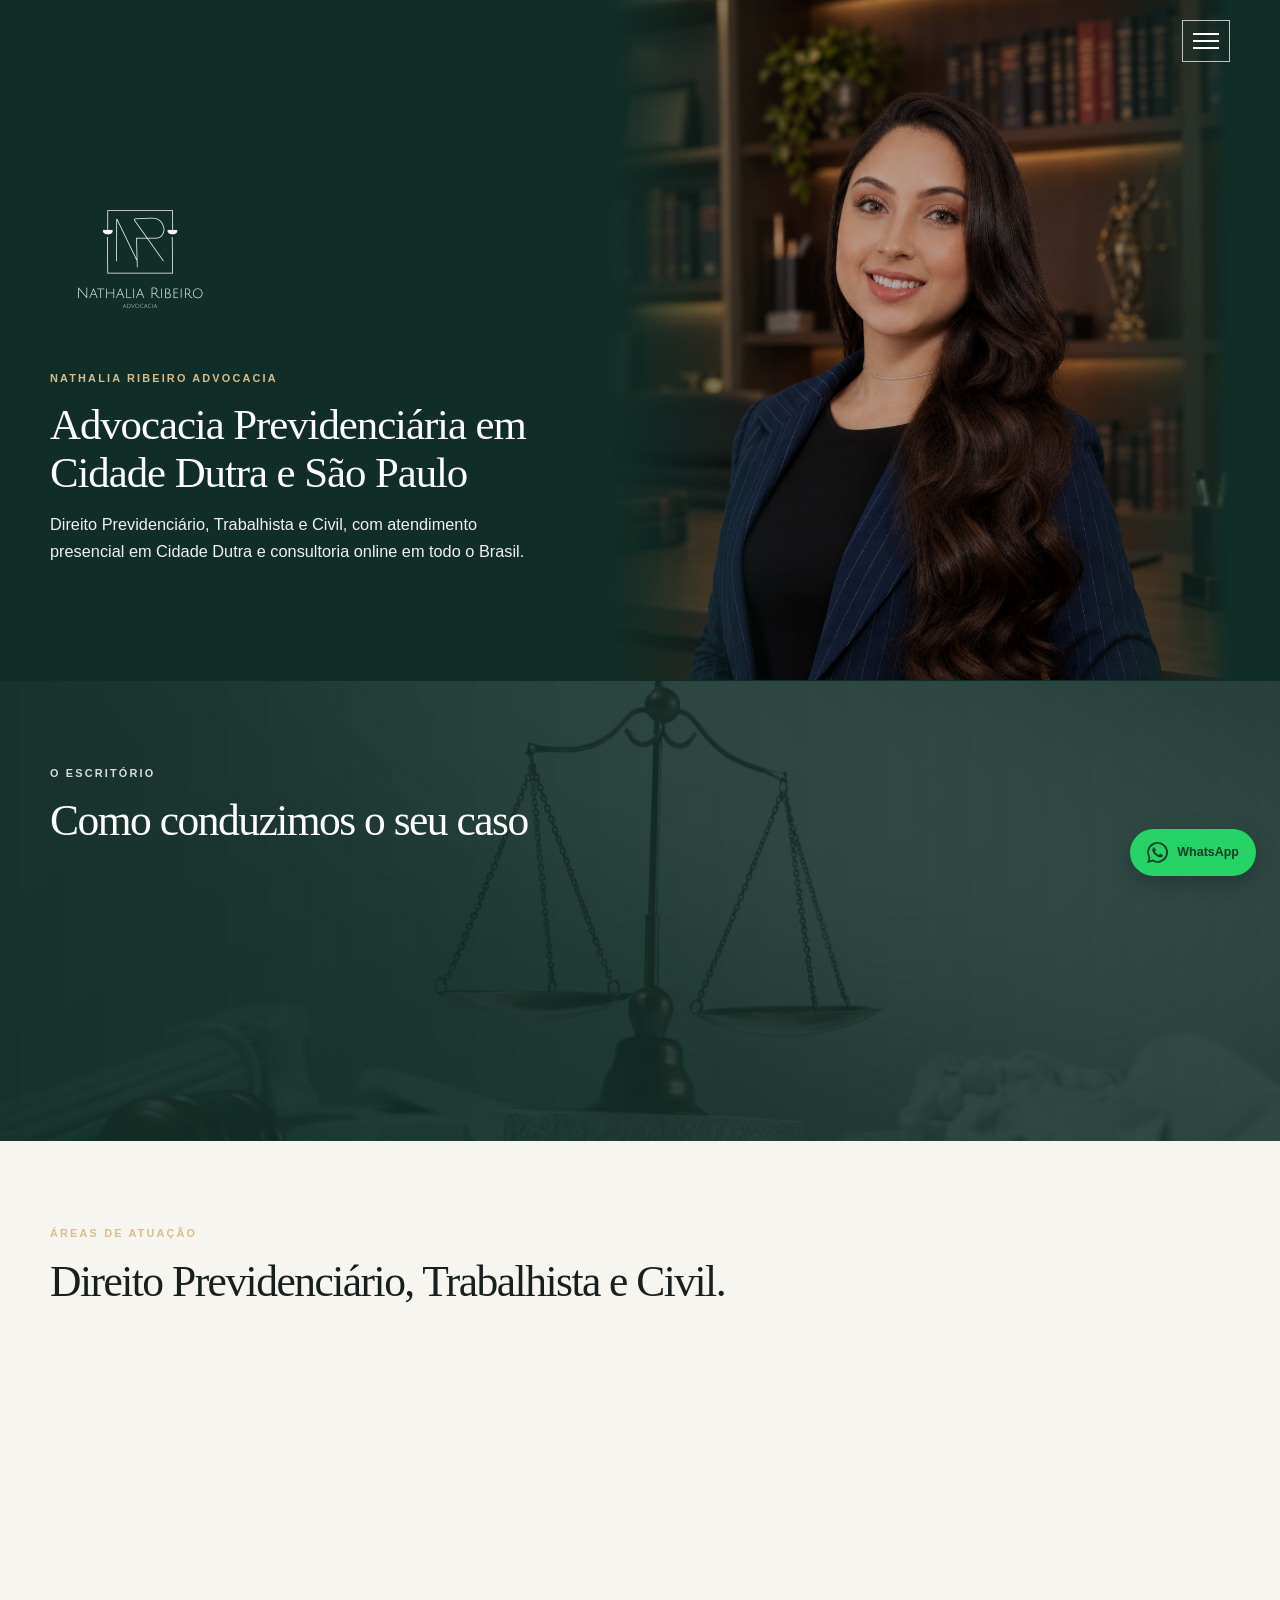
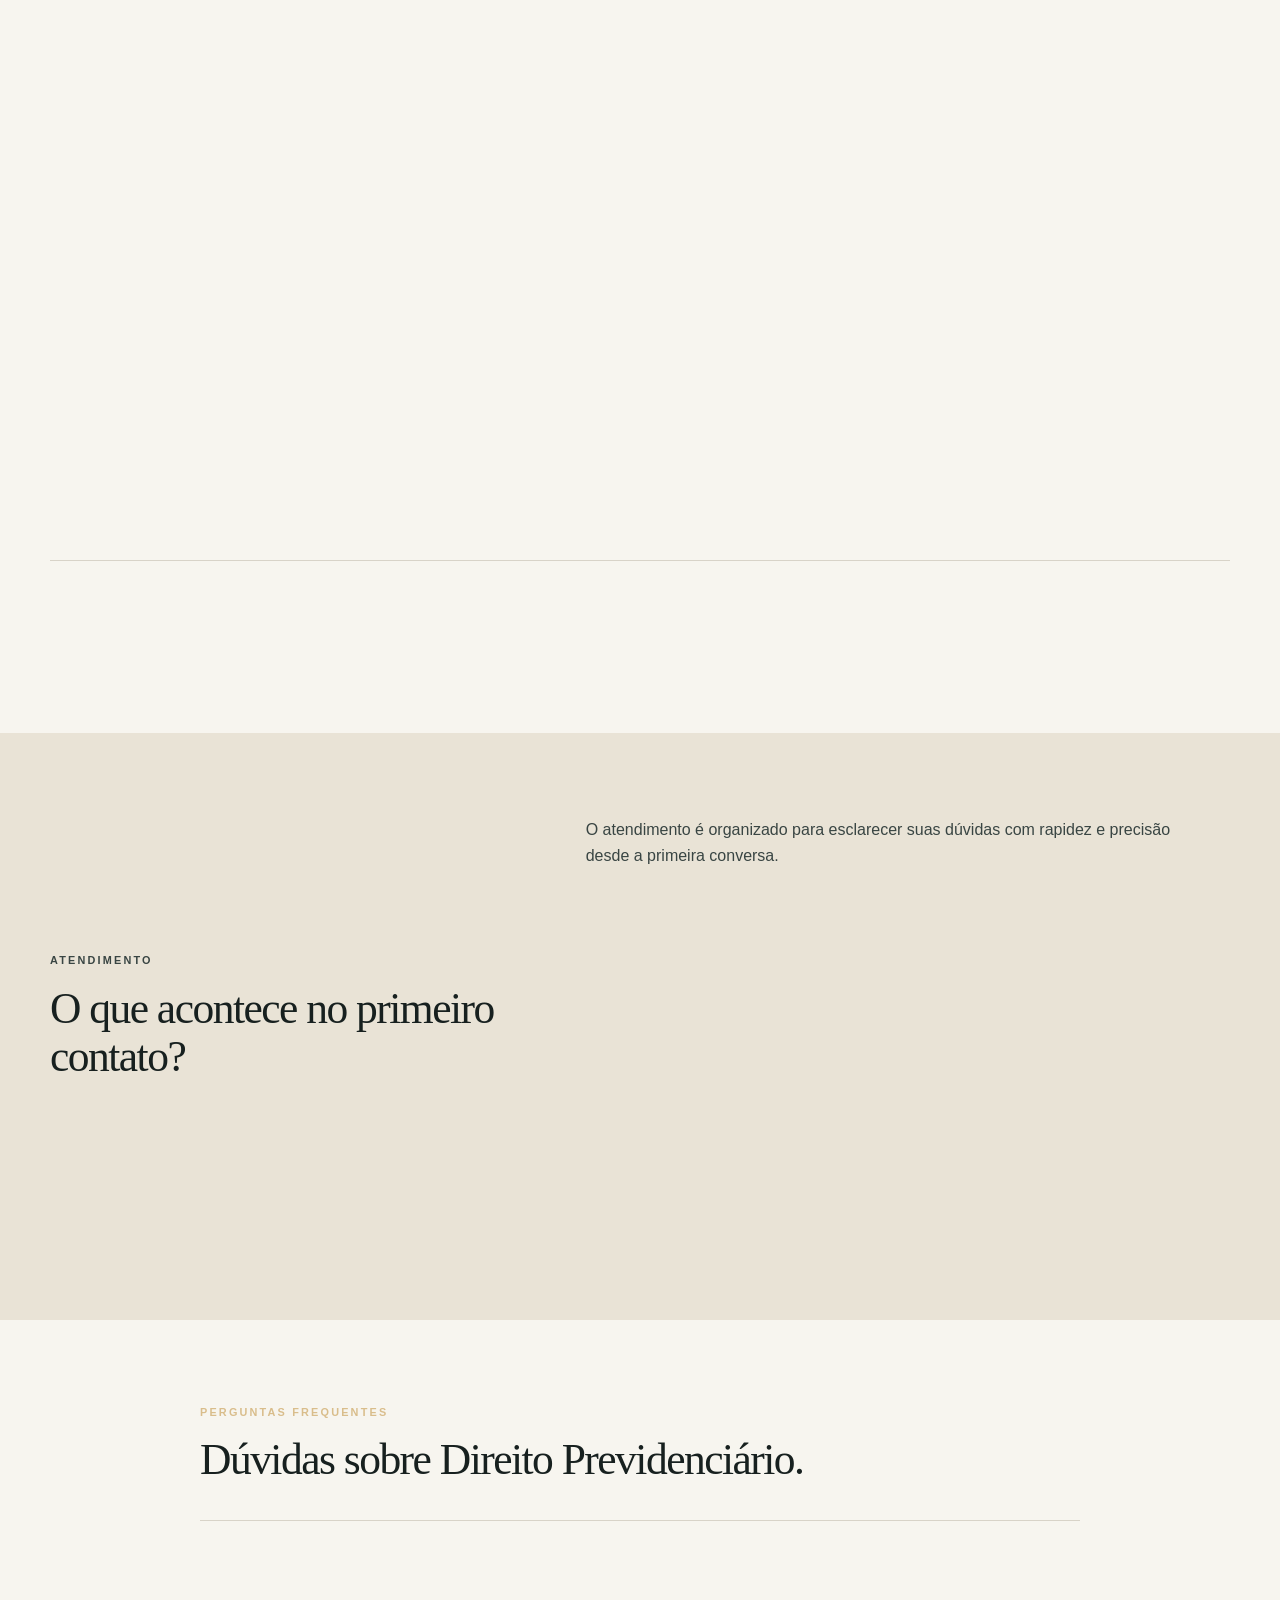
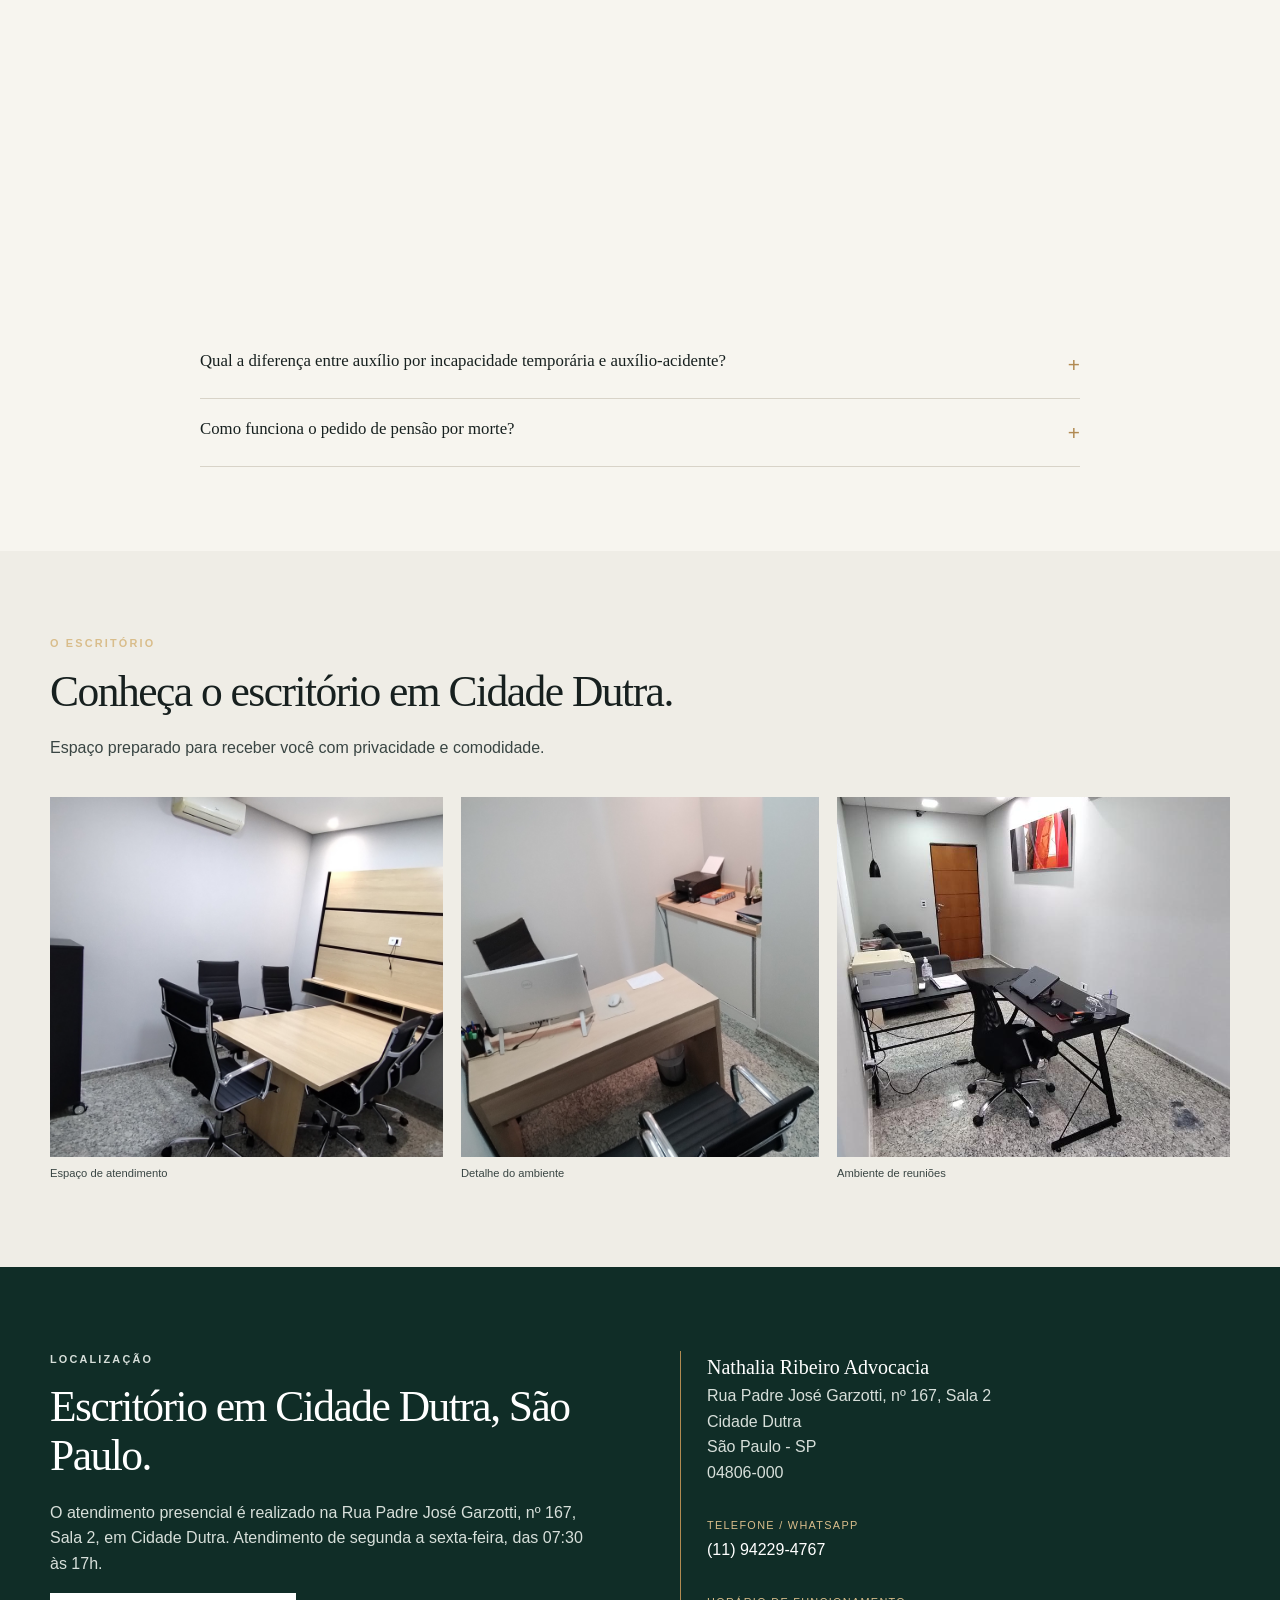
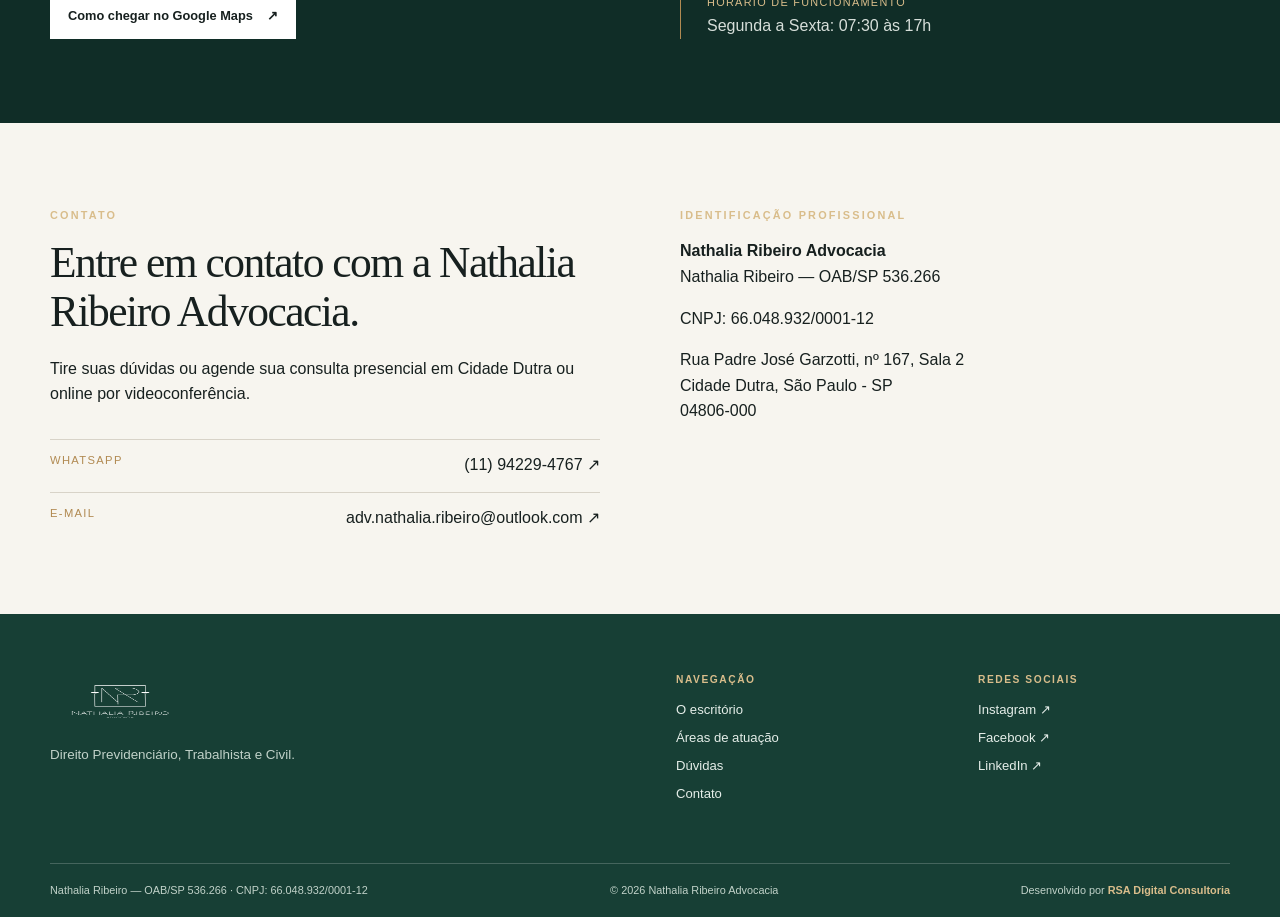
==== index.html @ dc87b12a "fix: point all primary menus to service pages" ====
<!doctype html>
<html lang="pt-BR">
<head>
  <meta name="google-site-verification" content="h-CzPA4EUpD6G1OiDQ5FK8OF0DrbsyYWUOgoy4U4LTs" />
  <meta charset="utf-8">
  <meta name="viewport" content="width=device-width, initial-scale=1">
  <title>Nathalia Ribeiro Advocacia | Direito Previdenciário em Cidade Dutra</title>
  <meta name="description" content="Nathalia Ribeiro Advocacia, em Cidade Dutra, São Paulo. Especialista em Direito Previdenciário, Trabalhista e Civil. Atendimento presencial e online. OAB/SP 536.266.">
  <meta name="author" content="Nathalia Ribeiro Advocacia">
  <meta name="robots" content="index, follow">
  <meta name="theme-color" content="#17201f">
  <link rel="canonical" href="https://nathaliaribeiro.adv.br/">

  <!-- Open Graph -->
  <meta property="og:title" content="Nathalia Ribeiro Advocacia | Direito Previdenciário em Cidade Dutra">
  <meta property="og:description" content="Direito Previdenciário, Trabalhista e Civil em Cidade Dutra. Atendimento presencial na Zona Sul e online para todo o Brasil.">
  <meta property="og:type" content="website">
  <meta property="og:url" content="https://nathaliaribeiro.adv.br/">
  <meta property="og:image" content="https://nathaliaribeiro.adv.br/assets/dra-nathalia-ribeiro.png">
  <meta property="og:image:alt" content="Nathalia Ribeiro, advogada">
  <meta property="og:site_name" content="Nathalia Ribeiro Advocacia">
  <meta property="og:locale" content="pt_BR">

  <!-- Twitter Cards -->
  <meta name="twitter:card" content="summary_large_image">
  <meta name="twitter:title" content="Nathalia Ribeiro Advocacia | Direito Previdenciário em Cidade Dutra">
  <meta name="twitter:description" content="Direito Previdenciário, Trabalhista e Civil em Cidade Dutra. Atendimento presencial e online.">
  <meta name="twitter:image" content="https://nathaliaribeiro.adv.br/assets/dra-nathalia-ribeiro.png">

  <link rel="icon" href="favicon.ico" type="image/x-icon">
  <script>document.documentElement.classList.add('js');</script>
  <link rel="stylesheet" href="style.css">

  <script type="application/ld+json">
  {
    "@context": "https://schema.org",
    "@graph": [
      {
        "@type": "LegalService",
        "@id": "https://nathaliaribeiro.adv.br/#organization",
        "name": "Nathalia Ribeiro Advocacia",
        "description": "Escritório de advocacia em Cidade Dutra, São Paulo, com atuação especializada em Direito Previdenciário, Direito do Trabalho e Direito Civil. Atendimento presencial na Zona Sul e consultoria online.",
        "url": "https://nathaliaribeiro.adv.br/",
        "telephone": "+5511942294767",
        "email": "adv.nathalia.ribeiro@outlook.com",
        "taxID": "66.048.932/0001-12",
        "image": "https://nathaliaribeiro.adv.br/assets/dra-nathalia-ribeiro.png",
        "logo": "https://nathaliaribeiro.adv.br/assets/logo.png",
        "address": {
          "@type": "PostalAddress",
          "streetAddress": "Rua Padre José Garzotti, nº 167, Sala 2",
          "addressLocality": "São Paulo",
          "addressRegion": "SP",
          "postalCode": "04806-000",
          "addressCountry": "BR"
        },
        "geo": {
          "@type": "GeoCoordinates",
          "latitude": -23.7105467,
          "longitude": -46.6997227
        },
        "openingHoursSpecification": [
          {
            "@type": "OpeningHoursSpecification",
            "dayOfWeek": [
              "Monday",
              "Tuesday",
              "Wednesday",
              "Thursday",
              "Friday"
            ],
            "opens": "07:30",
            "closes": "17:00"
          }
        ],
        "areaServed": [
          {"@type": "City", "name": "São Paulo"},
          {"@type": "Place", "name": "Cidade Dutra, São Paulo - SP"},
          {"@type": "AdministrativeArea", "name": "Zona Sul de São Paulo"}
        ],
        "hasMap": "https://www.google.com/maps/place/Rua+Padre+Jos%C3%A9+Garzotti,+167+-+Sl+02+-+Cidade+Dutra,+S%C3%A3o+Paulo+-+SP,+04806-000/@-23.7105467,-46.6997227,17z",
        "employee": {"@id": "https://nathaliaribeiro.adv.br/#nathalia-ribeiro"},
        "sameAs": [
          "https://www.instagram.com/nathalia_ribeiro.adv/",
          "https://www.facebook.com/adv.nathalia.ribeiro",
          "https://www.linkedin.com/in/nathaliaribeiroadv",
          "https://cnsa.oab.org.br/4E7565767970526647384555466C4E4B34687A712B773D3D"
        ]
      },
      {
        "@type": "Person",
        "@id": "https://nathaliaribeiro.adv.br/#nathalia-ribeiro",
        "name": "Nathalia Ribeiro",
        "jobTitle": "Advogada",
        "identifier": {
          "@type": "PropertyValue",
          "propertyID": "OAB/SP",
          "value": "536.266",
          "url": "https://cnsa.oab.org.br/4E7565767970526647384555466C4E4B34687A712B773D3D"
        },
        "worksFor": {"@id": "https://nathaliaribeiro.adv.br/#organization"},
        "sameAs": [
          "https://www.linkedin.com/in/nathaliaribeiroadv",
          "https://cnsa.oab.org.br/4E7565767970526647384555466C4E4B34687A712B773D3D"
        ]
      },
      {
        "@type": "WebSite",
        "@id": "https://nathaliaribeiro.adv.br/#website",
        "url": "https://nathaliaribeiro.adv.br/",
        "name": "Nathalia Ribeiro Advocacia",
        "inLanguage": "pt-BR",
        "publisher": {"@id": "https://nathaliaribeiro.adv.br/#organization"}
      },
      {
        "@type": "FAQPage",
        "@id": "https://nathaliaribeiro.adv.br/#faq",
        "mainEntity": [
          {
            "@type": "Question",
            "name": "Quando procurar uma advogada previdenciária?",
            "acceptedAnswer": {
              "@type": "Answer",
              "text": "Quando houver dúvidas sobre aposentadoria, benefícios do INSS, planejamento previdenciário, revisão ou uma decisão administrativa que precise ser analisada."
            }
          },
          {
            "@type": "Question",
            "name": "Como funciona uma análise para aposentadoria?",
            "acceptedAnswer": {
              "@type": "Answer",
              "text": "A análise considera o histórico de contribuições ao INSS, vínculos de trabalho, documentos disponíveis e as regras de transição aplicáveis ao caso para identificar o melhor momento de requerer o benefício."
            }
          },
          {
            "@type": "Question",
            "name": "O que é planejamento previdenciário?",
            "acceptedAnswer": {
              "@type": "Answer",
              "text": "É um estudo detalhado do histórico previdenciário, das contribuições e dos documentos do trabalhador, permitindo simular cenários para garantir a melhor remuneração possível na aposentadoria e evitar recolhimentos desnecessários."
            }
          },
          {
            "@type": "Question",
            "name": "O que fazer quando o INSS nega um benefício?",
            "acceptedAnswer": {
              "@type": "Answer",
              "text": "É fundamental identificar o motivo técnico da negativa, reunir as provas documentais pendentes e analisar a viabilidade de um recurso administrativo ou de uma ação judicial para garantir o direito."
            }
          },
          {
            "@type": "Question",
            "name": "Quem pode ter direito ao BPC/LOAS?",
            "acceptedAnswer": {
              "@type": "Answer",
              "text": "Idosos a partir de 65 anos ou pessoas com deficiência de qualquer idade de famílias de baixa renda. É necessário cumprir os critérios socioeconômicos e cadastrais estabelecidos pela lei."
            }
          },
          {
            "@type": "Question",
            "name": "É possível revisar um benefício previdenciário?",
            "acceptedAnswer": {
              "@type": "Answer",
              "text": "Sim, em diversas situações em que houve erro de cálculo do INSS, períodos não considerados ou novas teses jurídicas, respeitando-se o prazo decadencial legal."
            }
          },
          {
            "@type": "Question",
            "name": "Qual a diferença entre auxílio por incapacidade temporária e auxílio-acidente?",
            "acceptedAnswer": {
              "@type": "Answer",
              "text": "O auxílio temporário (antigo auxílio-doença) substitui a renda durante o período em que o segurado está incapaz para o trabalho. O auxílio-acidente é uma indenização mensal paga após a consolidação de lesões que resultaram em sequelas permanentes, permitindo que a pessoa continue trabalhando."
            }
          },
          {
            "@type": "Question",
            "name": "Como funciona o pedido de pensão por morte?",
            "acceptedAnswer": {
              "@type": "Answer",
              "text": "Depende da comprovação da qualidade de segurado da pessoa falecida na data do óbito e da qualidade de dependente do requerente (cônjuge, companheiro, filhos menores ou equiparados)."
            }
          }
        ]
      }
    ]
  }
  </script>
</head>
<body class="home-page">
  <a class="skip-link" href="#conteudo">Pular para o conteúdo</a>

  <header class="site-header">
    <div class="container header-inner">
      <a class="menu-brand" href="#top" aria-label="Nathalia Ribeiro Advocacia — início"><img src="assets/logo.png" alt="Nathalia Ribeiro Advocacia" width="180" height="60"></a>
      <button class="menu-toggle" type="button" aria-expanded="false" aria-controls="site-nav" aria-label="Abrir menu"><span></span><span></span><span></span></button>
      <nav id="site-nav" class="site-nav" aria-label="Navegação principal">
        <a href="direito-previdenciario-cidade-dutra/">Direito Previdenciário</a>
        <a href="direito-trabalhista-cidade-dutra/">Direito Trabalhista</a>
        <a href="direito-civil-cidade-dutra/">Direito Civil</a>
      </nav>
    </div>
  </header>

  <main id="conteudo">
    <section class="hero" id="top">
      <div class="container hero-grid">
        <div class="hero-copy">
          <a class="hero-brand" href="#top" aria-label="Nathalia Ribeiro Advocacia — início"><img src="assets/logo.png" alt="Nathalia Ribeiro Advocacia" width="180" height="60"></a>
          <p class="eyebrow">Nathalia Ribeiro Advocacia</p>
          <h1>Advocacia Previdenciária em Cidade Dutra e São Paulo</h1>
          <p class="hero-lede">Direito Previdenciário, Trabalhista e Civil, com atendimento presencial em Cidade Dutra e consultoria online em todo o Brasil.</p>
        </div>
        <figure class="hero-portrait"><img src="assets/dra-nathalia-ribeiro.png" alt="Nathalia Ribeiro, advogada" width="1244" height="1264"></figure>
      </div>
    </section>
    <section class="section section-ink" id="diferenciais">
      <div class="container">
        <div class="section-heading">
          <p class="eyebrow eyebrow-light">O escritório</p>
          <h2>Como conduzimos o seu caso</h2>
        </div>
        <div class="feature-grid">
          <article>
            <span class="feature-number">01</span>
            <h3>Explicação sem "juridiquês"</h3>
            <p>Traduzimos as regras complexas da Previdência Social de forma clara para que você compreenda exatamente seus direitos e prazos.</p>
          </article>
          <article>
            <span class="feature-number">02</span>
            <h3>Acompanhamento a cada etapa</h3>
            <p>Você é mantido informado sobre cada movimentação no Meu INSS ou no processo judicial, com suporte direto via WhatsApp.</p>
          </article>
          <article>
            <span class="feature-number">03</span>
            <h3>Análise documental detalhada</h3>
            <p>Conferência minuciosa de vínculos, laudos e contribuições para evitar indeferimentos administrativos ou atrasos no recebimento.</p>
          </article>
        </div>
      </div>
    </section>

    <section class="section" id="atuacao">
      <div class="container">
        <div class="section-heading">
          <p class="eyebrow">Áreas de atuação</p>
          <h2>Direito Previdenciário, Trabalhista e Civil.</h2>
        </div>

        <article class="practice practice-featured">
          <div class="practice-tag">Direito Previdenciário</div>
          <div>
            <h3>Direito Previdenciário</h3>
            <p>Orientação e atuação completa para a concessão e revisão de benefícios do INSS, considerando histórico contributivo, documentos e regras de transição aplicáveis.</p>
            <ul class="service-list">
              <li>Planejamento previdenciário</li>
              <li>Aposentadorias (tempo de contribuição, idade, especial e da pessoa com deficiência)</li>
              <li>Pensão por morte</li>
              <li>Revisão de benefícios previdenciários</li>
              <li>Auxílio por incapacidade temporária (antigo auxílio-doença) e auxílio-acidente</li>
              <li>LOAS/BPC por idade e deficiência</li>
              <li>Salário-maternidade e auxílio-reclusão</li>
              <li>Recursos contra decisões administrativas do INSS</li>
            </ul>
          </div>
          <div class="practice-links"><a href="direito-previdenciario-cidade-dutra/">Ver Direito Previdenciário em Cidade Dutra <span aria-hidden="true">→</span></a><a href="aposentadoria-inss-cidade-dutra/">Aposentadoria pelo INSS <span aria-hidden="true">→</span></a><a href="beneficios-inss-cidade-dutra/">Benefícios do INSS <span aria-hidden="true">→</span></a><a href="revisao-beneficio-inss-cidade-dutra/">Revisão de benefício <span aria-hidden="true">→</span></a></div>
          <a class="text-link" href="#contato">Contato sobre Direito Previdenciário <span aria-hidden="true">→</span></a>
        </article>

        <div class="practice-grid">
          <article class="practice">
            <h3>Direito do Trabalho</h3>
            <p>Atuação em questões que envolvem relações de trabalho, tanto na prevenção de passivos quanto na reparação de direitos violados.</p>
            <ul class="service-list">
              <li>Consultoria preventiva</li>
              <li>Ações trabalhistas, reclamações e defesas</li>
              <li>Contratos de trabalho</li>
              <li>Rescisão indireta e cálculos rescisórios</li>
              <li>Doenças ocupacionais e acidente de trabalho</li>
              <li>Acordos extrajudiciais</li>
            </ul>
            <a class="text-link" href="direito-trabalhista-cidade-dutra/">Conheça Direito Trabalhista em Cidade Dutra <span aria-hidden="true">→</span></a>
          </article>
          <article class="practice">
            <h3>Direito Civil</h3>
            <p>Soluções jurídicas para relações privadas e questões patrimoniais do dia a dia, com foco em segurança contratual e resolução de conflitos.</p>
            <ul class="service-list">
              <li>Elaboração e revisão de contratos</li>
              <li>Família e Sucessões (inventários e partilhas)</li>
              <li>Direito do Consumidor</li>
              <li>Responsabilidade Civil e indenizações</li>
            </ul>
            <a class="text-link" href="direito-civil-cidade-dutra/">Conheça Direito Civil em Cidade Dutra <span aria-hidden="true">→</span></a>
          </article>
        </div>

        <div class="consult-grid">
          <div>
            <p class="eyebrow">Outras atuações</p>
            <h3>Consultoria e contratos</h3>
          </div>
          <div>
            <p>Consultoria jurídica preventiva, análise documental e mediação extrajudicial de conflitos.</p>
          </div>
        </div>
      </div>
    </section>

    <section class="section section-sand" id="atendimento">
      <div class="container">
        <div class="split">
          <div>
            <p class="eyebrow">Atendimento</p>
            <h2>O que acontece no primeiro contato?</h2>
          </div>
          <div>
            <p>O atendimento é organizado para esclarecer suas dúvidas com rapidez e precisão desde a primeira conversa.</p>
            <ol class="steps">
              <li><span>01</span><div><strong>Primeiro contato</strong><p>Você apresenta sua dúvida e o contexto do seu caso pelo WhatsApp ou e-mail.</p></div></li>
              <li><span>02</span><div><strong>Reunião de documentos</strong><p>Orientamos quais documentos e comprovantes são necessários para a verificação.</p></div></li>
              <li><span>03</span><div><strong>Análise técnica</strong><p>Avaliamos o histórico contributivo e as regras legais aplicáveis à situação.</p></div></li>
              <li><span>04</span><div><strong>Definição dos próximos passos</strong><p>Explicamos as alternativas jurídicas viáveis e orientamos sobre a melhor estratégia.</p></div></li>
            </ol>
          </div>
        </div>
      </div>
    </section>

    <section class="section" id="faq">
      <div class="container narrow">
        <div class="section-heading">
          <p class="eyebrow">Perguntas frequentes</p>
          <h2>Dúvidas sobre Direito Previdenciário.</h2>
        </div>
        <div class="faq-list">
          <details><summary>Quando procurar uma advogada previdenciária?</summary><p>Quando houver dúvidas sobre aposentadoria, benefícios do INSS, planejamento previdenciário, revisão ou uma decisão administrativa que precise ser analisada.</p></details>
          <details><summary>Como funciona uma análise para aposentadoria?</summary><p>A análise considera o histórico de contribuições ao INSS, vínculos de trabalho, documentos disponíveis e as regras de transição aplicáveis ao caso para identificar o melhor momento de requerer o benefício.</p></details>
          <details><summary>O que é planejamento previdenciário?</summary><p>É um estudo detalhado do histórico previdenciário, das contribuições e dos documentos do trabalhador, permitindo simular cenários para garantir a melhor remuneração possível na aposentadoria e evitar recolhimentos desnecessários.</p></details>
          <details><summary>O que fazer quando o INSS nega um benefício?</summary><p>É fundamental identificar o motivo técnico da negativa, reunir as provas documentais pendentes e analisar a viabilidade de um recurso administrativo ou de uma ação judicial para garantir o direito.</p></details>
          <details><summary>Quem pode ter direito ao BPC/LOAS?</summary><p>Idosos a partir de 65 anos ou pessoas com deficiência de qualquer idade de famílias de baixa renda. É necessário cumprir os critérios socioeconômicos e cadastrais estabelecidos pela lei.</p></details>
          <details><summary>É possível revisar um benefício previdenciário?</summary><p>Sim, em diversas situações em que houve erro de cálculo do INSS, períodos não considerados ou novas teses jurídicas, respeitando-se o prazo decadencial legal.</p></details>
          <details><summary>Qual a diferença entre auxílio por incapacidade temporária e auxílio-acidente?</summary><p>O auxílio temporário (antigo auxílio-doença) substitui a renda durante o período em que o segurado está incapaz para o trabalho. O auxílio-acidente é uma indenização mensal paga após a consolidação de lesões que resultaram em sequelas permanentes, permitindo que a pessoa continue trabalhando.</p></details>
          <details><summary>Como funciona o pedido de pensão por morte?</summary><p>Depende da comprovação da qualidade de segurado da pessoa falecida na data do óbito e da qualidade de dependente do requerente (cônjuge, companheiro, filhos menores ou equiparados).</p></details>
        </div>
      </div>
    </section>

    <section class="section section-light" id="galeria">
      <div class="container">
        <div class="section-heading">
          <p class="eyebrow">O escritório</p>
          <h2>Conheça o escritório em Cidade Dutra.</h2>
          <p>Espaço preparado para receber você com privacidade e comodidade.</p>
        </div>
        <div class="gallery">
          <figure><img src="assets/escritorio-1.png" alt="Interior do escritório Nathalia Ribeiro Advocacia" width="1836" height="3264" loading="lazy"><figcaption>Espaço de atendimento</figcaption></figure>
          <figure><img src="assets/escritorio-2.png" alt="Detalhe do escritório Nathalia Ribeiro Advocacia" width="1728" height="2304" loading="lazy"><figcaption>Detalhe do ambiente</figcaption></figure>
          <figure><img src="assets/escritorio-3.jpeg" alt="Outra área do escritório Nathalia Ribeiro Advocacia" width="1280" height="720" loading="lazy"><figcaption>Ambiente de reuniões</figcaption></figure>
        </div>
      </div>
    </section>

    <section class="section section-ink" id="localizacao">
      <div class="container location-grid">
        <div>
          <p class="eyebrow eyebrow-light">Localização</p>
          <h2>Escritório em Cidade Dutra, São Paulo.</h2>
          <p>O atendimento presencial é realizado na Rua Padre José Garzotti, nº 167, Sala 2, em Cidade Dutra. Atendimento de segunda a sexta-feira, das 07:30 às 17h.</p>
          <a class="button button-light" href="https://www.google.com/maps/place/Rua+Padre+Jos%C3%A9+Garzotti,+167+-+Sl+02+-+Cidade+Dutra,+S%C3%A3o+Paulo+-+SP,+04806-000/@-23.7105467,-46.6997227,17z" target="_blank" rel="noopener noreferrer">Como chegar no Google Maps <span aria-hidden="true">↗</span></a>
        </div>
        <address>
          <strong>Nathalia Ribeiro Advocacia</strong><br>
          Rua Padre José Garzotti, nº 167, Sala 2<br>
          Cidade Dutra<br>
          São Paulo - SP<br>
          04806-000<br><br>
          <span>Telefone / WhatsApp</span><br>
          <a href="tel:+5511942294767">(11) 94229-4767</a><br><br>
          <span>Horário de Funcionamento</span><br>
          Segunda a Sexta: 07:30 às 17h
        </address>
      </div>
    </section>

    <section class="section contact-section" id="contato">
      <div class="container contact-grid">
        <div>
          <p class="eyebrow">Contato</p>
          <h2>Entre em contato com a Nathalia Ribeiro Advocacia.</h2>
          <p>Tire suas dúvidas ou agende sua consulta presencial em Cidade Dutra ou online por videoconferência.</p>
          <div class="contact-links">
            <a href="https://wa.me/5511942294767?text=Olá%20Nathalia%20Ribeiro%20Advocacia!%20Vim%20pelo%20site%20e%20gostaria%20de%20mais%20informações." target="_blank" rel="noopener noreferrer"><span>WhatsApp</span><strong>(11) 94229-4767 ↗</strong></a>
            <a href="mailto:adv.nathalia.ribeiro@outlook.com"><span>E-mail</span><strong>adv.nathalia.ribeiro@outlook.com ↗</strong></a>
          </div>
        </div>
        <div class="contact-details">
          <p class="eyebrow">Identificação profissional</p>
          <p><strong>Nathalia Ribeiro Advocacia</strong><br>Nathalia Ribeiro — OAB/SP 536.266</p>
          <p>CNPJ: 66.048.932/0001-12</p>
          <p>Rua Padre José Garzotti, nº 167, Sala 2<br>Cidade Dutra, São Paulo - SP<br>04806-000</p>
        </div>
      </div>
    </section>
  </main>

  <footer class="site-footer">
    <div class="container footer-grid">
      <div>
        <img src="assets/logo.png" alt="Nathalia Ribeiro Advocacia" width="180" height="60">
        <p>Direito Previdenciário, Trabalhista e Civil.</p>
      </div>
      <div>
        <p class="footer-label">Navegação</p>
        <a href="#sobre">O escritório</a>
        <a href="#atuacao">Áreas de atuação</a>
        <a href="#faq">Dúvidas</a>
        <a href="#contato">Contato</a>
      </div>
      <div>
        <p class="footer-label">Redes sociais</p>
        <a href="https://www.instagram.com/nathalia_ribeiro.adv/" target="_blank" rel="noopener noreferrer">Instagram ↗</a>
        <a href="https://www.facebook.com/adv.nathalia.ribeiro" target="_blank" rel="noopener noreferrer">Facebook ↗</a>
        <a href="https://www.linkedin.com/in/nathaliaribeiroadv" target="_blank" rel="noopener noreferrer">LinkedIn ↗</a>
      </div>
    </div>
    <div class="container footer-bottom">
      <span>Nathalia Ribeiro — OAB/SP 536.266 · CNPJ: 66.048.932/0001-12</span>
      <span>© <span id="year">2026</span> Nathalia Ribeiro Advocacia</span>
      <span class="footer-credit">Desenvolvido por <a href="https://wa.me/5512988052097?text=Ol%C3%A1%20RSA%20Digital%20Consultoria!%20Vim%20pelo%20site%20da%20Nathalia%20Ribeiro." target="_blank" rel="noopener noreferrer"><strong>RSA Digital Consultoria</strong></a></span>
    </div>
  </footer>

  <a class="whatsapp-float" href="https://wa.me/5511942294767?text=Olá%20Nathalia%20Ribeiro%20Advocacia!%20Vim%20pelo%20site%20e%20gostaria%20de%20mais%20informações." target="_blank" rel="noopener noreferrer" aria-label="Falar com Nathalia Ribeiro Advocacia pelo WhatsApp">
    <svg viewBox="0 0 24 24" aria-hidden="true" focusable="false"><path d="M20.5 3.5A11.8 11.8 0 0 0 12.08 0C5.55 0 .24 5.31.24 11.84c0 2.09.55 4.13 1.59 5.92L.14 24l6.39-1.67a11.84 11.84 0 0 0 5.55 1.38h.01c6.52 0 11.83-5.31 11.83-11.84 0-3.16-1.23-6.13-3.42-8.37ZM12.09 21.7h-.01a9.82 9.82 0 0 1-5-1.36l-.36-.21-3.79.99 1.01-3.69-.23-.38a9.8 9.8 0 1 1 8.38 4.65Zm5.38-7.35c-.29-.15-1.72-.85-1.99-.95-.27-.1-.46-.15-.66.15-.19.29-.75.95-.92 1.14-.17.2-.34.22-.63.07-.29-.15-1.27-.47-2.42-1.5-.9-.8-1.51-1.78-1.68-2.08-.18-.29-.02-.45.13-.6.13-.13.29-.34.44-.51.15-.17.19-.29.29-.49.1-.2.05-.37-.02-.52-.07-.15-.66-1.59-.9-2.18-.24-.57-.48-.5-.66-.51h-.56c-.2 0-.52.07-.8.37-.27.29-1.04 1.02-1.04 2.49s1.07 2.89 1.22 3.09c.15.2 2.1 3.2 5.08 4.48.71.31 1.26.5 1.69.64.71.23 1.36.2 1.87.12.57-.09 1.72-.7 1.96-1.37.24-.68.24-1.25.17-1.37-.07-.12-.27-.2-.56-.34Z"/></svg>
    <span>WhatsApp</span>
  </a>

  <script src="script.js" defer></script>
</body>
</html>
---- style.css ----
:root{--ink:#17201f;--ink-soft:#394543;--green:#173f35;--green-deep:#102d27;--green-soft:#dce8e1;--cream:#f7f5ef;--sand:#e9e3d6;--line:#d8d3c8;--gold:#b18a52;--gold-light:#d9bd8b;--white:#fff;--max:1180px;--radius:3px}*{box-sizing:border-box}html{scroll-behavior:smooth}body{margin:0;color:var(--ink);background:var(--cream);font-family:Arial,Helvetica,sans-serif;line-height:1.6}a{color:inherit}img{max-width:100%;display:block}.container{width:min(calc(100% - 40px),var(--max));margin-inline:auto}.skip-link{position:absolute;left:-999px;top:8px;background:var(--white);padding:10px 14px;z-index:20}.skip-link:focus{left:8px}.site-header{position:absolute;top:0;left:0;width:100%;z-index:10;background:transparent;color:var(--white);border-bottom:1px solid rgba(255,255,255,.18);backdrop-filter:none;transition:background .25s ease,box-shadow .25s ease}.site-header.is-scrolled{position:fixed;background:rgba(16,45,39,.97);box-shadow:0 5px 20px rgba(23,32,31,.2);backdrop-filter:blur(10px)}.header-inner{min-height:76px;display:flex;align-items:center;justify-content:space-between;gap:24px;transition:min-height .25s ease}.site-header.is-scrolled .header-inner{min-height:56px}.brand img{width:140px;height:auto;object-fit:contain;filter:brightness(0) invert(1);transition:width .25s ease}.site-header.is-scrolled .brand img{width:108px}.site-nav{display:flex;align-items:center;gap:26px;font-size:.82rem;letter-spacing:.04em}.site-nav a{text-decoration:none}.site-nav a:hover,.site-nav a:focus{color:var(--gold-light)}.nav-cta{border-bottom:1px solid var(--gold-light);padding-bottom:4px}.menu-toggle{display:none;border:1px solid rgba(255,255,255,.65);color:var(--white);background:transparent;padding:8px 11px;font:inherit}.hero{background:linear-gradient(90deg,rgba(16,45,39,.96) 0%,rgba(16,45,39,.84) 48%,rgba(16,45,39,.48) 100%),url('assets/background-direito-previdenciario.jpg') center top/cover;min-height:560px;display:flex;align-items:center;border-bottom:1px solid var(--green-deep);color:var(--white)}.hero-grid{display:grid;grid-template-columns:1.35fr .65fr;gap:50px;align-items:center;padding-block:156px 68px}.eyebrow{color:var(--gold-light);font-size:.68rem;text-transform:uppercase;letter-spacing:.2em;font-weight:700;margin:0 0 14px}.eyebrow-light{color:var(--gold-light)}h1,h2,h3,p{margin-top:0}h1,h2,h3{font-family:Georgia,'Times New Roman',serif;font-weight:400;line-height:1.12}h1{font-size:clamp(2.2rem,4.6vw,4.25rem);max-width:760px;letter-spacing:-.04em;margin-bottom:20px}h2{font-size:clamp(1.9rem,3.4vw,3rem);letter-spacing:-.035em;margin-bottom:20px}h3{font-size:1.5rem;margin-bottom:10px}.hero-lede{font-size:1.02rem;max-width:580px;color:var(--green-soft)}.hero-actions{display:flex;flex-wrap:wrap;gap:10px;margin:25px 0 18px}.button{display:inline-flex;align-items:center;justify-content:center;gap:14px;padding:12px 17px;text-decoration:none;font-weight:700;font-size:.8rem;border:1px solid transparent;cursor:pointer;transition:transform .2s ease,background .2s ease}.button:hover,.button:focus{transform:translateY(-2px)}.button-primary{color:var(--white);background:var(--green)}.button-primary:hover,.button-primary:focus{background:var(--green-deep)}.button-ghost{border-color:rgba(255,255,255,.75);color:var(--white);background:transparent}.button-light{color:var(--ink);background:var(--white)}.hero-location{color:var(--green-soft);font-size:.78rem}.hero-card{background:rgba(16,45,39,.78);color:var(--white);padding:32px 28px;min-height:280px;display:flex;flex-direction:column;justify-content:flex-end;border:1px solid rgba(255,255,255,.28);box-shadow:11px 11px 0 var(--gold)}.hero-card-mark{font-family:Georgia,serif;font-size:3.8rem;color:var(--gold-light);line-height:1;margin-bottom:auto}.hero-card-mark.small{font-size:3rem;margin:0 0 26px}.hero-card p{font-family:Georgia,serif;font-size:1.25rem;line-height:1.3}.card-line{height:1px;background:rgba(255,255,255,.35);width:100%;margin:12px 0}.hero-card small{color:var(--gold-light);letter-spacing:.1em;text-transform:uppercase;font-size:.68rem}.section{padding-block:84px}.section-light{background:#efede6}.section-ink{background:var(--green-deep);color:var(--white)}.section-sand{background:var(--sand)}.split,.about-grid{display:grid;grid-template-columns:.82fr 1.18fr;gap:88px;align-items:center}.split>div:last-child{max-width:590px}.about-copy{max-width:500px}.about-portrait{margin:0;position:relative;padding:0 0 18px 18px}.about-portrait::before{content:'';position:absolute;inset:18px 0 0 0;border:1px solid var(--gold);z-index:0}.about-portrait img{position:relative;z-index:1;width:100%;height:520px;object-fit:cover;object-position:center 20%;filter:saturate(.88)}.about-portrait figcaption{position:relative;z-index:1;display:inline-block;margin:-38px 0 0 22px;padding:10px 14px;background:var(--green);color:var(--white);font-size:.72rem;letter-spacing:.08em;text-transform:uppercase}.split p,.about-grid>div:last-child p{color:var(--ink-soft)}.section-ink p{color:#d7dfda}.signature{font-family:Georgia,serif;font-size:1.4rem;color:var(--ink)!important;margin-top:28px}.signature span{font:.7rem Arial,sans-serif;text-transform:uppercase;letter-spacing:.12em;color:var(--gold)}.section-heading{max-width:690px;margin-bottom:36px}.section-heading>p:last-child{color:var(--ink-soft)}.feature-grid{display:grid;grid-template-columns:repeat(3,1fr);gap:30px}.feature-grid article{border-top:1px solid rgba(255,255,255,.35);padding-top:20px}.feature-number{color:var(--gold-light);font-size:.7rem;letter-spacing:.15em}.practice{border-top:1px solid var(--line);padding:28px 0;position:relative}.practice-featured{display:grid;grid-template-columns:170px 1fr 210px;gap:28px;border-top:2px solid var(--gold);padding:32px 28px;background:linear-gradient(120deg,rgba(23,32,31,.94),rgba(23,32,31,.82)),url('assets/background-direito-previdenciario.jpg') center top/cover;color:var(--white);margin-inline:-28px;padding-inline:28px}.practice-featured p,.practice-featured .service-list li{color:#f4faf7!important;text-shadow:0 1px 2px rgba(0,0,0,.35)}.practice-featured h3{font-size:2.35rem}.practice-tag{color:var(--gold-light);font-size:.66rem;text-transform:uppercase;letter-spacing:.15em;font-weight:700}.practice p{color:var(--ink-soft);max-width:720px}.practice-grid{display:grid;grid-template-columns:1fr 1fr;gap:70px}.practice-grid .practice{border-bottom:1px solid var(--line)}.service-list{list-style:none;padding:0;margin:18px 0 0;display:grid;grid-template-columns:repeat(2,minmax(0,1fr));gap:6px 24px;font-size:.85rem}.service-list li{padding-left:17px;position:relative;color:var(--ink-soft)}.service-list li::before{content:'—';position:absolute;left:0;color:var(--gold)}.text-link{align-self:start;color:var(--ink);font-size:.74rem;font-weight:700;text-decoration:none;border-bottom:1px solid var(--gold);padding-bottom:5px}.practice-featured .text-link{color:var(--white)}.consult-grid{margin-top:65px;padding-top:24px;border-top:1px solid var(--line);display:grid;grid-template-columns:1fr 1fr;gap:80px}.consult-grid p{margin-bottom:10px}.steps{list-style:none;padding:0;margin:18px 0 0}.steps li{display:flex;gap:20px;border-bottom:1px solid rgba(23,32,31,.2);padding:16px 0}.steps span{color:var(--gold);font-size:.7rem;letter-spacing:.1em}.steps strong{font-family:Georgia,serif;font-size:1.12rem;font-weight:400}.steps p{font-size:.85rem;margin:4px 0 0;color:var(--ink-soft)}.narrow{max-width:880px}.faq-list{border-top:1px solid var(--line)}details{border-bottom:1px solid var(--line);padding:17px 0}summary{cursor:pointer;list-style:none;font-family:Georgia,serif;font-size:1.05rem;display:flex;justify-content:space-between;gap:20px}summary::-webkit-details-marker{display:none}summary::after{content:'+';font-family:Arial;color:var(--gold);font-size:1.3rem}details[open] summary::after{content:'−'}details p{color:var(--ink-soft);max-width:720px;margin:14px 35px 0 0}.gallery{display:grid;grid-template-columns:1.1fr 1fr 1.1fr;gap:18px;align-items:stretch}.gallery figure{margin:0}.gallery img{width:100%;height:360px;object-fit:cover}.gallery figure:nth-child(1) img{object-position:center 45%}.gallery figure:nth-child(2) img{object-position:center 40%}.gallery figure:nth-child(3) img{object-position:center}.gallery figcaption{font-size:.7rem;margin-top:8px;color:var(--ink-soft)}.location-grid{display:grid;grid-template-columns:1fr 1fr;gap:80px;align-items:end}.location-grid address{font-style:normal;border-left:1px solid var(--gold);padding-left:26px;font-size:1rem;color:#d7dfda}.location-grid address strong{color:var(--white);font-family:Georgia,serif;font-size:1.25rem;font-weight:400}.location-grid address span{font-size:.68rem;text-transform:uppercase;letter-spacing:.12em;color:var(--gold-light)}.location-grid address a{text-decoration:none;color:var(--white)}.contact-section{background:var(--cream)}.contact-grid{display:grid;grid-template-columns:1fr 1fr;gap:80px}.contact-links{margin-top:32px;display:grid;gap:14px}.contact-links a{border-top:1px solid var(--line);padding-top:12px;text-decoration:none;display:flex;justify-content:space-between;gap:14px;flex-wrap:wrap}.contact-links span{font-size:.7rem;text-transform:uppercase;letter-spacing:.12em;color:var(--gold)}.contact-links strong{font-weight:400}.contact-form{display:grid;gap:7px}.contact-form label:not(.checkbox){font-size:.72rem;text-transform:uppercase;letter-spacing:.08em;margin-top:7px}.contact-form input:not([type=checkbox]),.contact-form textarea{font:inherit;padding:11px 12px;border:1px solid var(--line);background:var(--white);border-radius:0;color:var(--ink)}.contact-form textarea{resize:vertical}.contact-form input:focus,.contact-form textarea:focus,.menu-toggle:focus,a:focus,button:focus,summary:focus{outline:3px solid var(--gold-light);outline-offset:3px}.checkbox{display:flex;gap:9px;align-items:flex-start;font-size:.76rem;margin:12px 0}.checkbox input{margin-top:4px;accent-color:var(--ink)}.checkbox a{color:var(--ink)}.form-note{font-size:.76rem;color:var(--ink-soft);margin:3px 0 0}.site-footer{background:var(--green);color:#e5eee9;padding-top:58px}.footer-grid{display:grid;grid-template-columns:1.6fr .7fr .7fr;gap:50px;padding-bottom:52px}.footer-grid img{filter:brightness(0) invert(1);width:140px;margin-bottom:12px}.footer-grid p{max-width:280px;color:#c1d2c9;font-size:.84rem}.footer-grid a{display:block;color:#e5eee9;text-decoration:none;font-size:.82rem;margin:7px 0}.footer-grid a:hover,.footer-grid a:focus{color:var(--gold-light)}.footer-label{color:var(--gold-light)!important;text-transform:uppercase;letter-spacing:.15em;font-size:.64rem!important;font-weight:700}.footer-bottom{border-top:1px solid rgba(255,255,255,.2);padding-block:18px;display:flex;justify-content:space-between;gap:15px;flex-wrap:wrap;font-size:.68rem;color:#c1d2c9}.footer-bottom a{text-decoration:none}.footer-bottom a:hover{color:var(--white)}@media(max-width:800px){.container{width:min(calc(100% - 32px),var(--max))}.site-header{position:absolute}.site-header.is-scrolled{position:fixed}.header-inner,.site-header.is-scrolled .header-inner{min-height:68px}.brand img,.site-header.is-scrolled .brand img{width:122px}.menu-toggle{display:block}.site-nav{display:none;position:absolute;top:68px;left:0;right:0;background:var(--green-deep);color:var(--white);border-bottom:1px solid rgba(255,255,255,.18);padding:18px 20px;flex-direction:column;align-items:flex-start;gap:15px}.site-nav.is-open{display:flex}.hero-grid,.split,.about-grid,.location-grid,.contact-grid{grid-template-columns:1fr;gap:34px}.hero{min-height:auto}.hero-grid{padding-block:136px 58px}.hero-card{min-height:240px;box-shadow:8px 8px 0 var(--gold)}.section{padding-block:66px}.about-portrait img{height:400px}.feature-grid,.practice-grid{grid-template-columns:1fr;gap:30px}.practice-featured{grid-template-columns:1fr;gap:16px;margin-inline:0;padding-inline:22px}.practice-featured h3{font-size:2.1rem}.service-list{grid-template-columns:1fr}.consult-grid{grid-template-columns:1fr;gap:22px;margin-top:46px}.gallery{grid-template-columns:1fr 1fr}.gallery figure:first-child{grid-column:1/-1}.gallery img{height:270px}.gallery figure:first-child img{height:330px}.footer-grid{grid-template-columns:1fr 1fr;gap:30px}.footer-grid>div:first-child{grid-column:1/-1}.contact-links a{display:block}.contact-links strong{display:block;margin-top:4px}}@media(max-width:430px){h1{font-size:2.5rem}.hero-actions{display:grid}.button{width:100%}.about-portrait{padding-left:12px}.about-portrait img{height:390px}.gallery{grid-template-columns:1fr}.gallery figure:first-child{grid-column:auto}.gallery img,.gallery figure:first-child img{height:300px}.footer-grid{grid-template-columns:1fr}.footer-grid>div:first-child{grid-column:auto}.footer-bottom{display:grid}.practice-featured h3{font-size:1.9rem}}

@media(max-width:800px){.hero{background-position:68% top}}

.whatsapp-float{position:fixed;right:24px;bottom:24px;z-index:20;display:inline-flex;align-items:center;gap:9px;padding:13px 17px;border-radius:999px;background:#25d366;color:#073b24;box-shadow:0 8px 24px rgba(0,0,0,.22);font-size:.78rem;font-weight:700;text-decoration:none;transition:transform .2s ease,box-shadow .2s ease}.whatsapp-float:hover,.whatsapp-float:focus{color:#073b24;transform:translateY(-3px);box-shadow:0 12px 28px rgba(0,0,0,.28)}.whatsapp-float svg{width:21px;height:21px;fill:currentColor}@media(max-width:430px){.whatsapp-float{right:16px;bottom:16px;padding:14px;border-radius:50%}.whatsapp-float span{display:none}.whatsapp-float svg{width:23px;height:23px}}


/* Scroll reveal: conteúdo permanece no HTML e a animação é apenas visual. */
html.js .reveal {
  opacity: 0;
  transform: translateY(24px);
  transition: opacity .7s ease, transform .7s ease;
  will-change: opacity, transform;
}

html.js .reveal.is-visible {
  opacity: 1;
  transform: translateY(0);
}

@media (prefers-reduced-motion: reduce) {
  html.js .reveal,
  html.js .reveal.is-visible {
    opacity: 1;
    transform: none;
    transition: none;
    will-change: auto;
  }
}
.practice-links{display:flex;flex-wrap:wrap;gap:8px 18px;margin:20px 0 6px}.practice-links a{color:var(--green);font-size:.74rem;font-weight:700;text-decoration:none;border-bottom:1px solid var(--gold);padding-bottom:4px}.practice-links a:hover,.practice-links a:focus{color:var(--gold)}.practice-featured .practice-links a{color:var(--gold-light)}.practice .text-link{display:inline-block;margin-top:18px}.footer-credit{color:#c1d2c9}.footer-credit a{display:inline;color:var(--gold-light);font-weight:700}.footer-credit a:hover,.footer-credit a:focus{color:var(--white)}
/* Home: hero institucional com retrato em background e navegação compacta. */
.home-page .site-header{position:absolute;top:0;left:0;width:100%;background:transparent;border:0;box-shadow:none;backdrop-filter:none}
.home-page .site-header.is-scrolled{position:fixed;background:rgba(16,45,39,.9);backdrop-filter:blur(10px)}
.home-page .header-inner{min-height:82px;justify-content:flex-end}
.home-page .brand{position:relative;z-index:2}
.home-page .brand img{width:154px;filter:brightness(0) invert(1)}
.home-page .site-nav{display:none;position:absolute;top:82px;right:20px;width:min(280px,calc(100% - 40px));padding:20px;background:rgba(16,45,39,.98);border:1px solid rgba(255,255,255,.18);box-shadow:0 14px 30px rgba(0,0,0,.2);flex-direction:column;align-items:flex-start;gap:15px}
.home-page .site-nav.is-open{display:flex}
.home-page .menu-toggle{display:inline-flex;position:relative;z-index:2;width:48px;height:42px;padding:10px;flex-direction:column;justify-content:center;gap:5px;border:1px solid rgba(255,255,255,.72);color:var(--white);background:rgba(16,45,39,.28)}
.home-page .menu-toggle span{display:block;width:100%;height:2px;background:currentColor;transition:transform .2s ease,opacity .2s ease}
.home-page .menu-toggle[aria-expanded="true"] span:nth-child(1){transform:translateY(7px) rotate(45deg)}
.home-page .menu-toggle[aria-expanded="true"] span:nth-child(2){opacity:0}
.home-page .menu-toggle[aria-expanded="true"] span:nth-child(3){transform:translateY(-7px) rotate(-45deg)}
.home-page .hero{min-height:720px;background:linear-gradient(90deg,rgba(0,0,0,.38) 0%,rgba(0,0,0,.18) 52%,rgba(0,0,0,.12) 100%),url('assets/dra-nathalia-ribeiro.png') 68% center/cover;color:var(--white)}
.home-page .hero-grid{display:flex;align-items:flex-end;min-height:720px;padding-block:110px 82px}
.home-page .hero-copy{max-width:560px;margin-inline:auto;text-align:center}
.home-page .hero h1{font-size:clamp(1.45rem,2.7vw,2.45rem);max-width:500px;margin-inline:auto;letter-spacing:-.025em;margin-bottom:14px}
.home-page .hero-lede{max-width:450px;margin-inline:auto;color:#f1f1f1;font-size:.92rem}
.home-page .hero-actions,.home-page .hero-location,.home-page .hero-card{display:none}
@media(max-width:800px){
  .home-page .header-inner{min-height:72px}
  .home-page .brand img{width:128px}
  .home-page .site-nav{top:72px;right:16px;width:calc(100% - 32px)}
  .home-page .hero{min-height:680px;background-position:64% center;background-image:linear-gradient(90deg,rgba(16,45,39,.94) 0%,rgba(16,45,39,.68) 62%,rgba(16,45,39,.28) 100%),url('assets/dra-nathalia-ribeiro.png')}
  .home-page .hero-grid{padding-block:150px 70px}
  .home-page .hero h1{font-size:clamp(1.8rem,8vw,2.6rem);max-width:340px}
}
@media(max-width:430px){.home-page .hero{min-height:650px;background-position:61% center}.home-page .hero-grid{padding-block:138px 58px}}
.home-page .whatsapp-float{animation:whatsapp-float-bob 2.8s ease-in-out infinite}
@keyframes whatsapp-float-bob{0%,100%{transform:translateY(0)}50%{transform:translateY(-8px)}}
.home-page .whatsapp-float:hover,.home-page .whatsapp-float:focus{animation:none}
@media(prefers-reduced-motion:reduce){.home-page .whatsapp-float{animation:none}}
/* Home: hero institucional com retrato em background e navegação compacta. */
.home-page .site-header{position:absolute;top:0;left:0;width:100%;background:transparent;border:0;box-shadow:none;backdrop-filter:none}
.home-page .site-header.is-scrolled{position:fixed;background:rgba(16,45,39,.9);backdrop-filter:blur(10px)}
.home-page .header-inner{min-height:82px;justify-content:flex-end}
.home-page .brand{position:relative;z-index:2}
.home-page .brand img{width:154px;filter:brightness(0) invert(1)}
.home-page .site-nav{display:none;position:absolute;top:82px;right:20px;width:min(280px,calc(100% - 40px));padding:20px;background:rgba(16,45,39,.98);border:1px solid rgba(255,255,255,.18);box-shadow:0 14px 30px rgba(0,0,0,.2);flex-direction:column;align-items:flex-start;gap:15px}
.home-page .site-nav.is-open{display:flex}
.home-page .menu-toggle{display:inline-flex;position:relative;z-index:2;width:48px;height:42px;padding:10px;flex-direction:column;justify-content:center;gap:5px;border:1px solid rgba(255,255,255,.72);color:var(--white);background:rgba(16,45,39,.28)}
.home-page .menu-toggle span{display:block;width:100%;height:2px;background:currentColor;transition:transform .2s ease,opacity .2s ease}
.home-page .menu-toggle[aria-expanded="true"] span:nth-child(1){transform:translateY(7px) rotate(45deg)}
.home-page .menu-toggle[aria-expanded="true"] span:nth-child(2){opacity:0}
.home-page .menu-toggle[aria-expanded="true"] span:nth-child(3){transform:translateY(-7px) rotate(-45deg)}
.home-page .hero{min-height:720px;background:linear-gradient(90deg,rgba(0,0,0,.38) 0%,rgba(0,0,0,.18) 52%,rgba(0,0,0,.12) 100%),url('assets/dra-nathalia-ribeiro.png') 68% center/cover;color:var(--white)}
.home-page .hero-grid{display:flex;align-items:flex-end;min-height:720px;padding-block:110px 82px}
.home-page .hero-copy{max-width:560px;margin-inline:auto;text-align:center}
.home-page .hero h1{font-size:clamp(1.45rem,2.7vw,2.45rem);max-width:500px;margin-inline:auto;letter-spacing:-.025em;margin-bottom:14px}
.home-page .hero-lede{max-width:450px;margin-inline:auto;color:#f1f1f1;font-size:.92rem}
.home-page .hero-actions,.home-page .hero-location,.home-page .hero-card{display:none}
@media(max-width:800px){
  .home-page .header-inner{min-height:72px}
  .home-page .brand img{width:128px}
  .home-page .site-nav{top:72px;right:16px;width:calc(100% - 32px)}
  .home-page .hero{min-height:680px;background-position:64% center;background-image:linear-gradient(90deg,rgba(16,45,39,.94) 0%,rgba(16,45,39,.68) 62%,rgba(16,45,39,.28) 100%),url('assets/dra-nathalia-ribeiro.png')}
  .home-page .hero-grid{padding-block:150px 70px}
  .home-page .hero h1{font-size:clamp(1.8rem,8vw,2.6rem);max-width:340px}
}
@media(max-width:430px){.home-page .hero{min-height:650px;background-position:61% center}.home-page .hero-grid{padding-block:138px 58px}}
.home-page .whatsapp-float{animation:whatsapp-float-bob 2.8s ease-in-out infinite}
@keyframes whatsapp-float-bob{0%,100%{transform:translateY(0)}50%{transform:translateY(-8px)}}
.home-page .whatsapp-float:hover,.home-page .whatsapp-float:focus{animation:none}
@media(prefers-reduced-motion:reduce){.home-page .whatsapp-float{animation:none}}

.home-page .hero-brand{display:block;width:max-content;margin:0 auto 18px}.home-page .hero-brand img{width:180px;height:auto;filter:brightness(0) invert(1);opacity:.96}.home-page .site-header .brand{display:none}.home-page .menu-toggle{margin-left:auto}
@media(max-width:800px){.home-page .hero{background-image:linear-gradient(90deg,rgba(0,0,0,.42) 0%,rgba(0,0,0,.2) 62%,rgba(0,0,0,.12) 100%),url('assets/dra-nathalia-ribeiro.png')}.home-page .hero-grid{min-height:680px;padding-block:100px 62px}.home-page .hero h1{font-size:clamp(1.4rem,6.5vw,2.1rem);max-width:330px}.home-page .hero-brand img{width:150px}}
@media(max-width:430px){.home-page .hero-grid{min-height:650px;padding-block:88px 52px}.home-page .hero-brand{margin-bottom:14px}.home-page .hero-brand img{width:136px}}

.home-page .menu-brand{display:none;position:absolute;left:0;top:50%;transform:translateY(-50%)}.home-page .menu-brand img{width:112px;height:auto;filter:brightness(0) invert(1)}.home-page .site-header.is-scrolled .menu-brand{display:block}
@media(min-width:801px){
  .home-page .hero{min-height:760px;background:var(--green-deep);overflow:hidden}
  .home-page .hero-grid{display:grid;grid-template-columns:minmax(0,.9fr) minmax(360px,1.1fr);align-items:end;gap:54px;min-height:760px;padding-block:150px 112px}
  .home-page .hero-copy{max-width:510px;margin:0;text-align:left}
  .home-page .hero-brand{margin:0 0 20px}
  .home-page .hero h1{margin-inline:0;font-size:clamp(1.55rem,2.6vw,2.35rem);max-width:470px}
  .home-page .hero-lede{margin-inline:0}
  .home-page .hero-portrait{display:block;position:relative;margin:0;justify-self:end;width:min(100%,520px);max-height:610px;overflow:hidden}
  .home-page .hero-portrait::before,.home-page .hero-portrait::after{content:"";position:absolute;top:0;bottom:0;width:18%;z-index:1;pointer-events:none}
  .home-page .hero-portrait::before{left:0;background:linear-gradient(90deg,var(--green-deep),transparent)}
  .home-page .hero-portrait::after{right:0;background:linear-gradient(270deg,var(--green-deep),transparent)}
  .home-page .hero-portrait img{display:block;width:100%;height:610px;object-fit:cover;object-position:center top;filter:brightness(.82);box-shadow:inset 30px 0 35px -35px var(--green-deep),inset -30px 0 35px -35px var(--green-deep)}
}
@media(max-width:800px){.home-page .menu-brand{display:none}.home-page .hero-portrait{display:none}}
@media(min-width:801px){
  .home-page .hero{min-height:100vh}
  .home-page .hero-grid{display:flex;position:relative;align-items:center;min-height:100vh;padding:120px 0 72px}
  .home-page .hero-copy{position:relative;z-index:2;max-width:560px;padding-top:42px}
  .home-page .hero h1{font-size:clamp(2rem,3.35vw,3rem);max-width:550px}
  .home-page .hero-lede{font-size:1.02rem;max-width:500px}
  .home-page .hero-portrait{position:absolute;top:0;right:0;bottom:0;width:53%;height:auto;max-height:none;z-index:1}
  .home-page .hero-portrait::before,.home-page .hero-portrait::after{width:30%}
  .home-page .hero-portrait::before{background:linear-gradient(90deg,var(--green-deep) 0%,rgba(16,45,39,.85) 18%,rgba(16,45,39,.2) 75%,transparent)}
  .home-page .hero-portrait::after{background:linear-gradient(270deg,var(--green-deep) 0%,rgba(16,45,39,.7) 10%,transparent 75%)}
  .home-page .hero-portrait img{height:100%;min-height:100%;filter:brightness(.72);object-position:center top}
  .home-page #diferenciais{background:linear-gradient(90deg,rgba(16,45,39,.94),rgba(16,45,39,.82)),url('assets/background-direito-previdenciario.jpg') center/cover;color:var(--white)}
}
@media(min-width:801px){.home-page .hero-copy{transform:translateY(-58px)}}

/* Compactação e replicação da estrutura visual da Home. */
@media(min-width:801px){
  .home-page .hero,.home-page .hero-grid{min-height:680px}
  .home-page .hero-grid{padding-block:94px 66px}
  .home-page .hero-copy{transform:none;align-self:center}
  .home-page .hero-portrait{bottom:0}
}
.internal-page .site-header{position:absolute;top:0;left:0;width:100%;z-index:10;background:transparent;border:0;box-shadow:none;backdrop-filter:none}
.internal-page .site-header.is-scrolled{position:fixed;background:rgba(16,45,39,.92);box-shadow:0 5px 20px rgba(23,32,31,.2);backdrop-filter:blur(10px)}
.internal-page .header-inner{min-height:82px;justify-content:flex-end}
.internal-page .menu-brand{display:none;position:absolute;left:0;top:50%;transform:translateY(-50%)}
.internal-page .site-header.is-scrolled .menu-brand{display:block}
.internal-page .menu-brand img{width:112px;height:auto;filter:brightness(0) invert(1)}
.internal-page .menu-toggle{display:inline-flex;position:relative;z-index:2;width:48px;height:42px;padding:10px;flex-direction:column;justify-content:center;gap:5px;border:1px solid rgba(255,255,255,.72);color:var(--white);background:rgba(16,45,39,.28)}
.internal-page .menu-toggle span{display:block;width:100%;height:2px;background:currentColor;transition:transform .2s ease,opacity .2s ease}
.internal-page .menu-toggle[aria-expanded="true"] span:nth-child(1){transform:translateY(7px) rotate(45deg)}.internal-page .menu-toggle[aria-expanded="true"] span:nth-child(2){opacity:0}.internal-page .menu-toggle[aria-expanded="true"] span:nth-child(3){transform:translateY(-7px) rotate(-45deg)}
.internal-page .site-nav{display:none;position:absolute;top:82px;right:20px;width:min(280px,calc(100% - 40px));padding:20px;background:rgba(16,45,39,.98);border:1px solid rgba(255,255,255,.18);box-shadow:0 14px 30px rgba(0,0,0,.2);flex-direction:column;align-items:flex-start;gap:15px}
.internal-page .site-nav.is-open{display:flex}
.internal-page .internal-hero{position:relative;min-height:680px;padding:140px 0 72px;display:flex;align-items:center;overflow:hidden;background:var(--green-deep)}
.internal-page .internal-hero::after{content:"";position:absolute;top:0;right:0;bottom:0;width:52%;background:linear-gradient(90deg,var(--green-deep) 0%,rgba(16,45,39,.74) 18%,rgba(16,45,39,.18) 72%,rgba(16,45,39,.35)),url('../assets/background-direito-previdenciario.jpg') center/cover;filter:brightness(.78)}
.internal-page .internal-hero .container{position:relative;z-index:1;width:min(calc(100% - 40px),var(--max));margin-inline:auto}
.internal-page .internal-hero .container>*{max-width:560px}
.internal-page .internal-brand{display:block;width:max-content;margin-bottom:18px}.internal-page .internal-brand img{width:180px;height:auto;filter:brightness(0) invert(1);opacity:.96}
.internal-page .internal-hero h1{font-size:clamp(2rem,3.35vw,3rem);max-width:550px;margin-bottom:18px}.internal-page .internal-hero p{font-size:1.02rem;max-width:500px}
@media(max-width:800px){
 .internal-page .site-header{position:absolute}.internal-page .site-header.is-scrolled{position:fixed}.internal-page .header-inner{min-height:72px}.internal-page .site-nav{top:72px;right:16px;width:calc(100% - 32px)}.internal-page .menu-brand{display:none}
 .internal-page .internal-hero{min-height:650px;padding:118px 0 58px;background:linear-gradient(90deg,rgba(16,45,39,.88),rgba(16,45,39,.45)),url('../assets/background-direito-previdenciario.jpg') center/cover;align-items:flex-end}
 .internal-page .internal-hero::after{display:none}.internal-page .internal-hero .container>*{max-width:100%}.internal-page .internal-brand img{width:150px}.internal-page .internal-hero h1{font-size:clamp(1.65rem,7vw,2.45rem);margin-bottom:14px}.internal-page .internal-hero p{font-size:.94rem}
}
@media(max-width:800px){
  .home-page .site-header,.internal-page .site-header{position:relative;top:auto;left:auto;background:var(--green);border-bottom:1px solid rgba(255,255,255,.16);box-shadow:0 4px 14px rgba(0,0,0,.14);backdrop-filter:none}
  .home-page .site-header.is-scrolled,.internal-page .site-header.is-scrolled{position:relative;background:var(--green)}
  .home-page .header-inner,.internal-page .header-inner{min-height:72px;justify-content:space-between}
  .home-page .menu-brand,.internal-page .menu-brand{display:block;position:static;transform:none;margin-right:auto}
  .home-page .menu-brand img,.internal-page .menu-brand img{width:128px;height:auto;filter:brightness(0) invert(1)}
  .home-page .hero-brand,.internal-page .internal-brand{display:none}
  .home-page .site-nav,.internal-page .site-nav{top:72px;right:16px}
}
@media(max-width:800px){
  .home-page .site-header,.internal-page .site-header{background:transparent;border:0;box-shadow:none;padding-top:8px}
  .home-page .header-inner,.internal-page .header-inner{min-height:56px;padding-inline:14px;background:var(--green);box-shadow:0 4px 12px rgba(0,0,0,.14)}
  .home-page .menu-brand img,.internal-page .menu-brand img{width:108px}
  .home-page .menu-toggle,.internal-page .menu-toggle{width:42px;height:36px;padding:8px}
  .home-page .site-nav,.internal-page .site-nav{top:64px}
}
@media(max-width:800px){
  .home-page .site-header,.internal-page .site-header{background:var(--green);padding-top:0;box-shadow:0 4px 12px rgba(0,0,0,.14)}
  .home-page .header-inner,.internal-page .header-inner{min-height:56px;padding-inline:0;background:transparent;box-shadow:none}
  .home-page .site-nav,.internal-page .site-nav{top:56px}
}
@media(max-width:800px){
  .home-page .header-inner,.internal-page .header-inner{min-height:50px}
  .home-page .menu-brand img,.internal-page .menu-brand img{width:96px}
  .home-page .menu-toggle,.internal-page .menu-toggle{width:40px;height:34px;padding:7px}
  .home-page .site-nav,.internal-page .site-nav{top:50px}
  .home-page .hero{background-position:61% 42%}
}
@media(max-width:430px){.home-page .hero{background-position:61% 40%}}
@media(max-width:800px){
  .home-page .header-inner,.internal-page .header-inner{min-height:44px}
  .home-page .menu-brand img,.internal-page .menu-brand img{width:82px}
  .home-page .menu-toggle,.internal-page .menu-toggle{width:36px;height:30px;padding:6px}
  .home-page .site-nav,.internal-page .site-nav{top:44px}
}
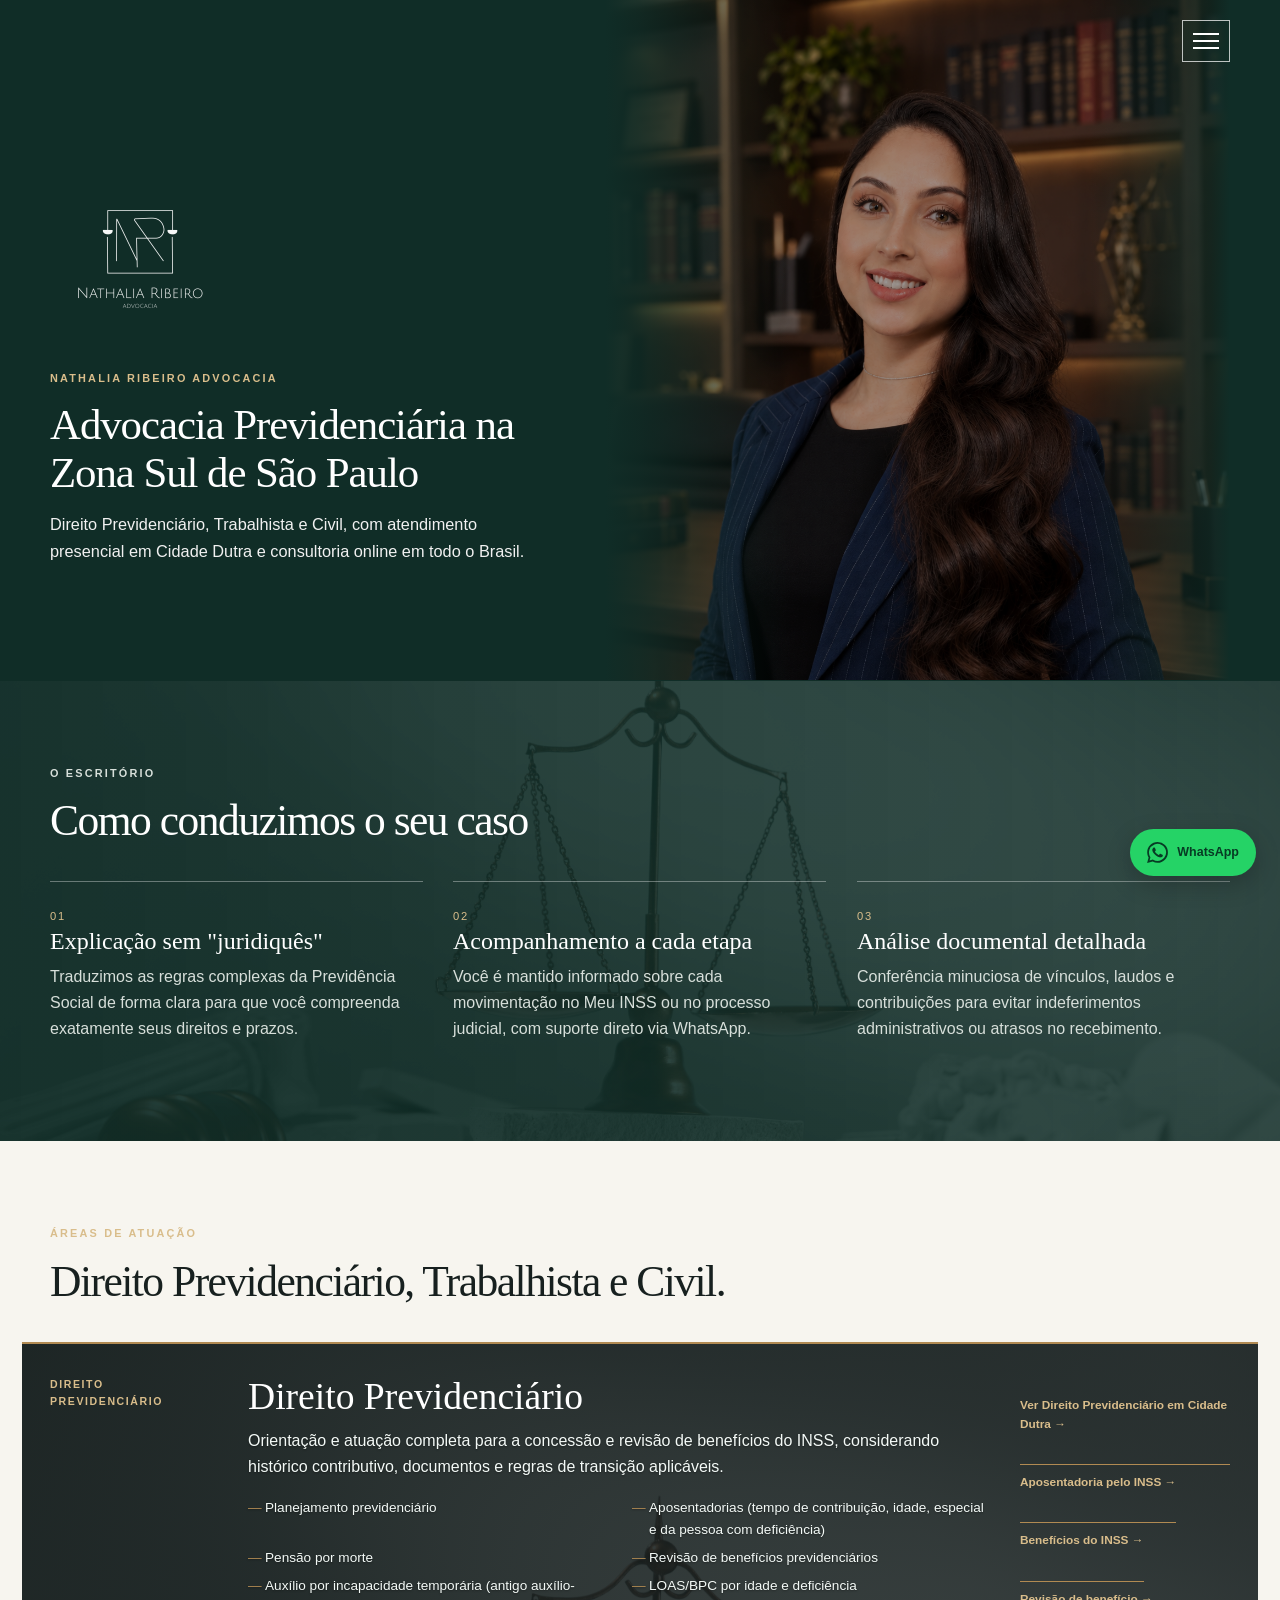
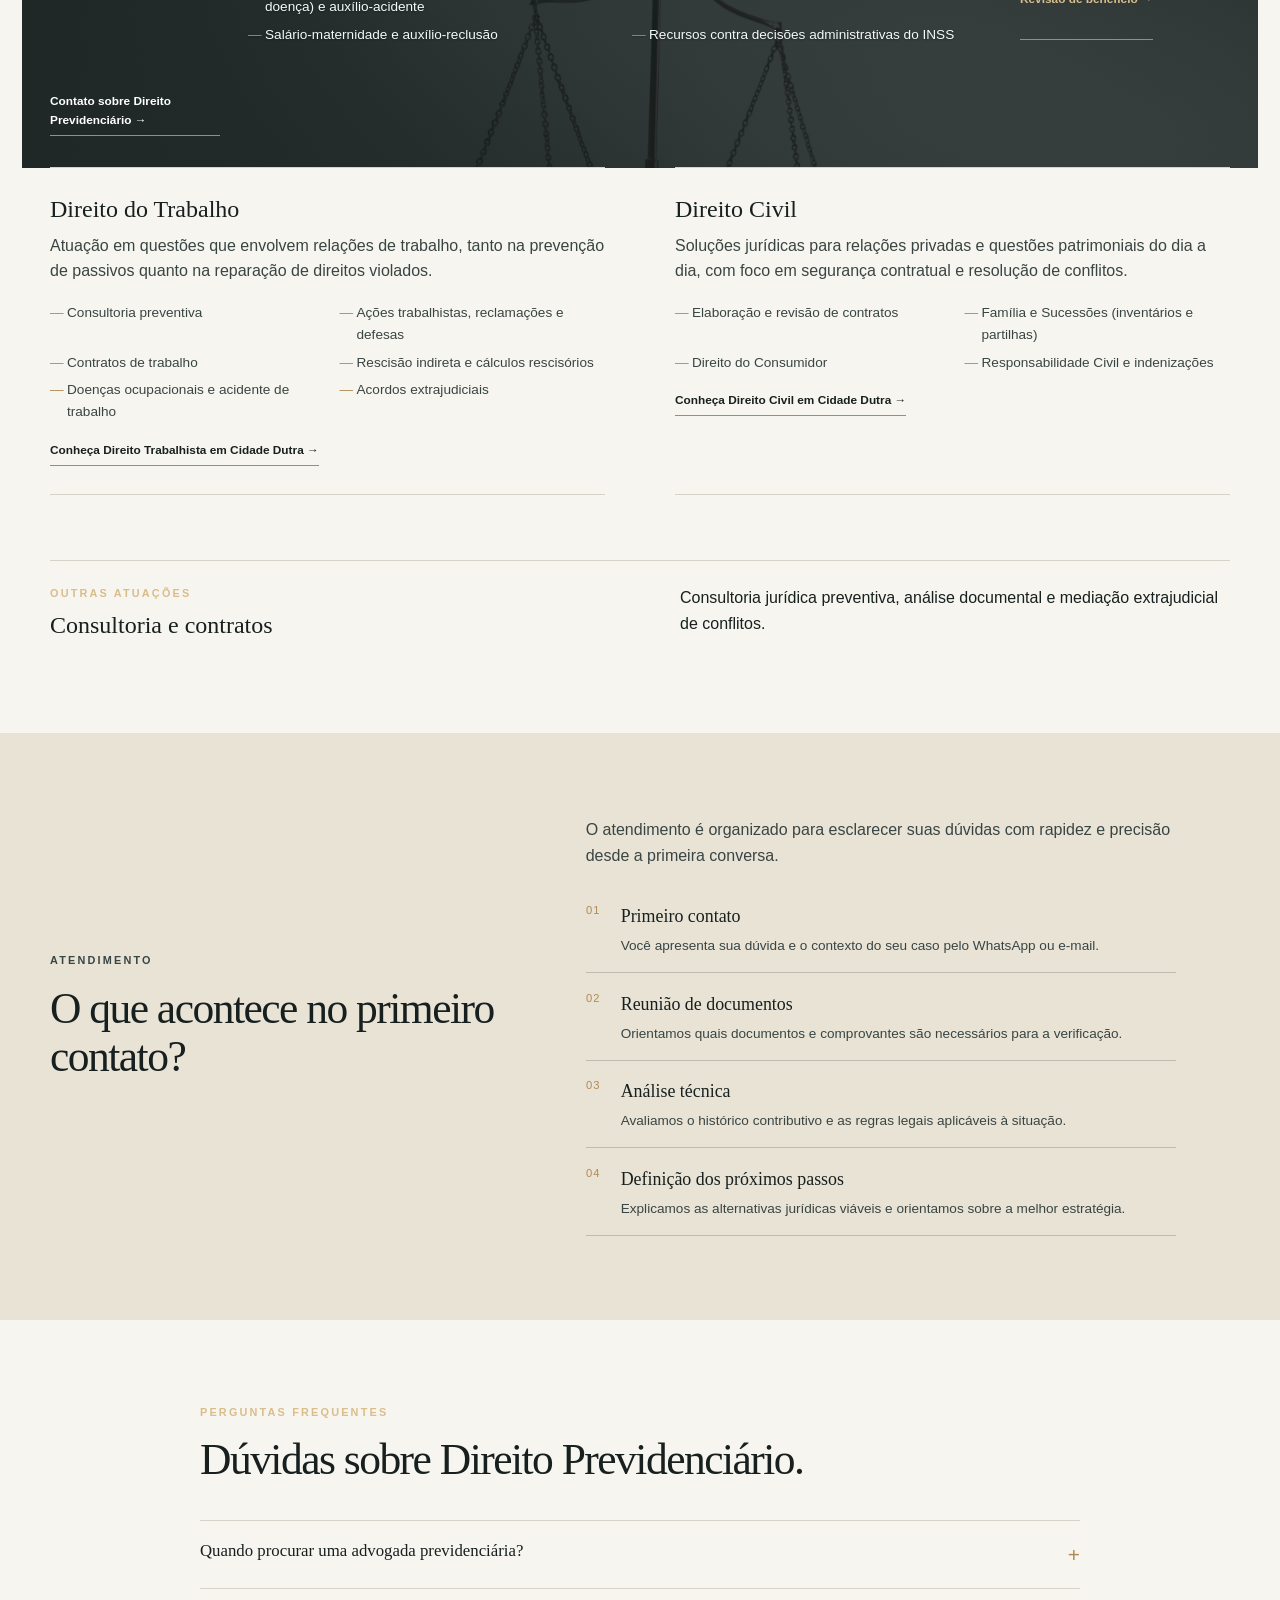
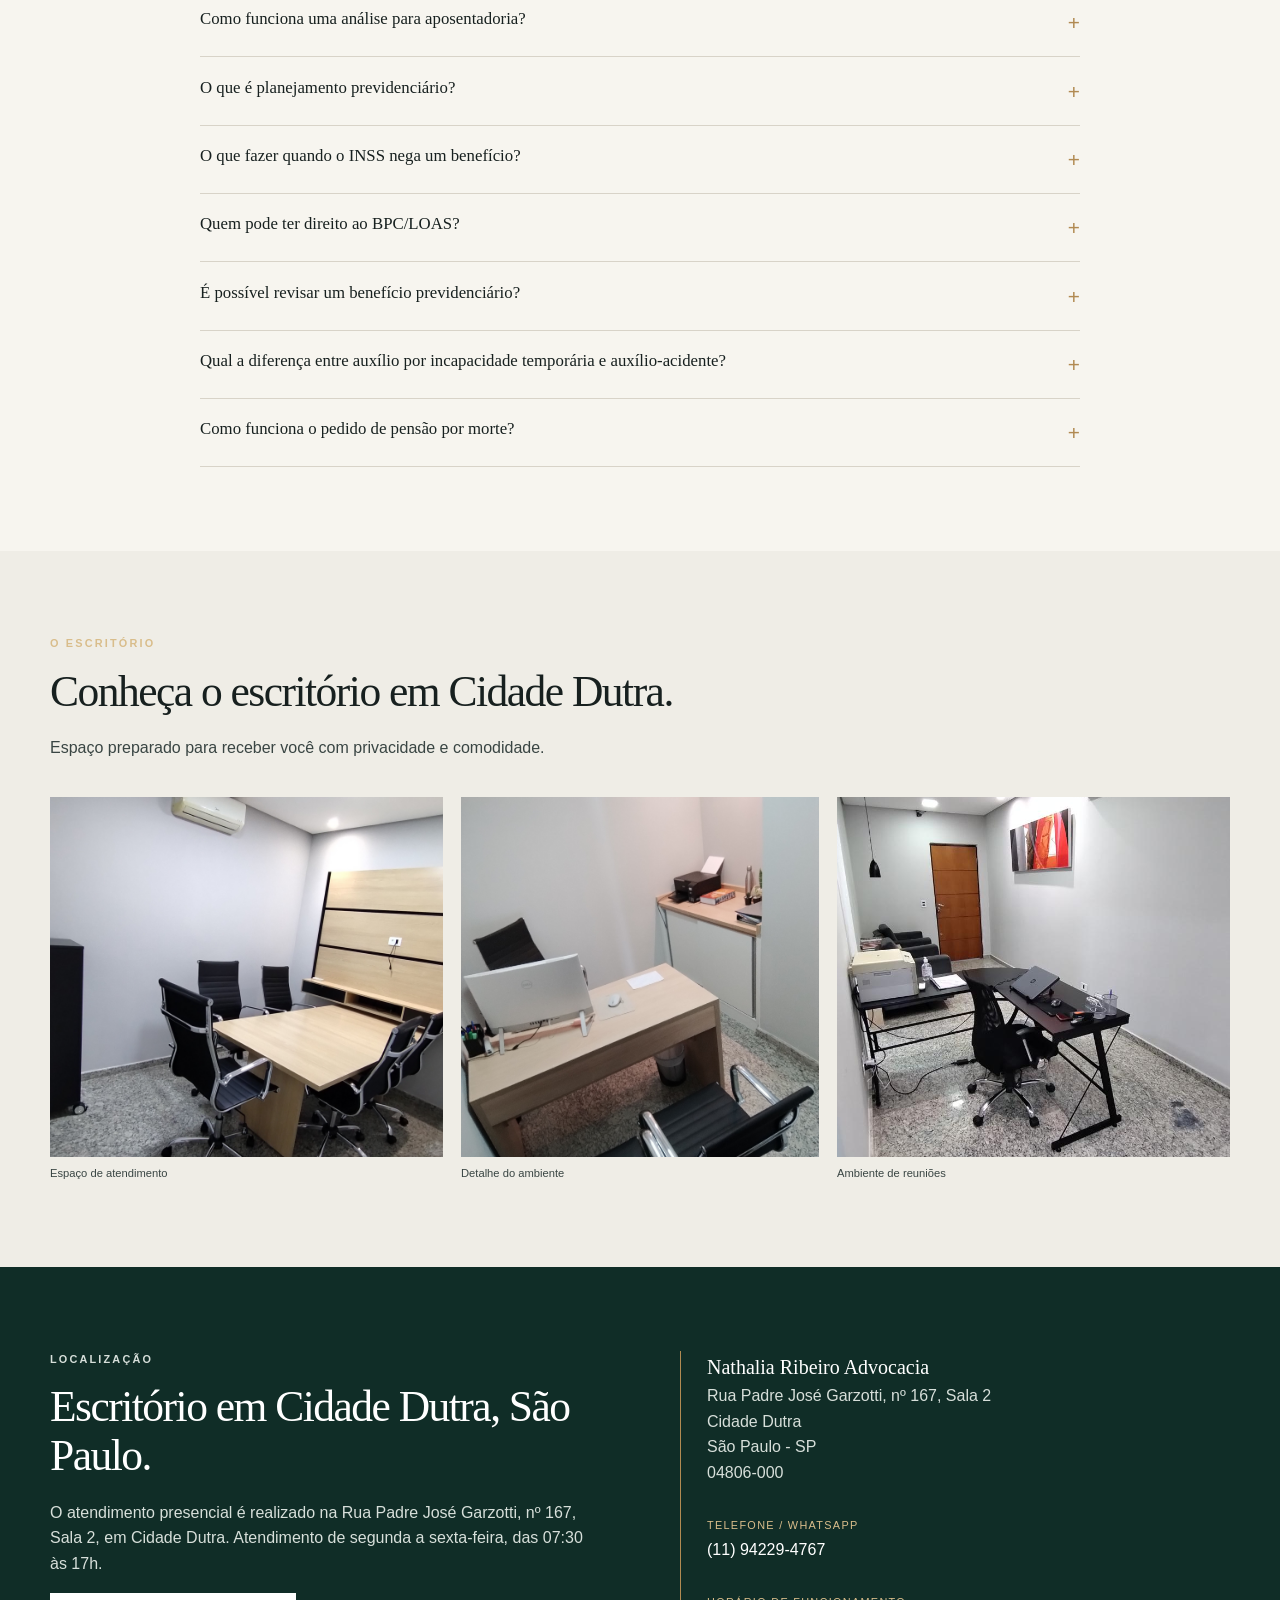
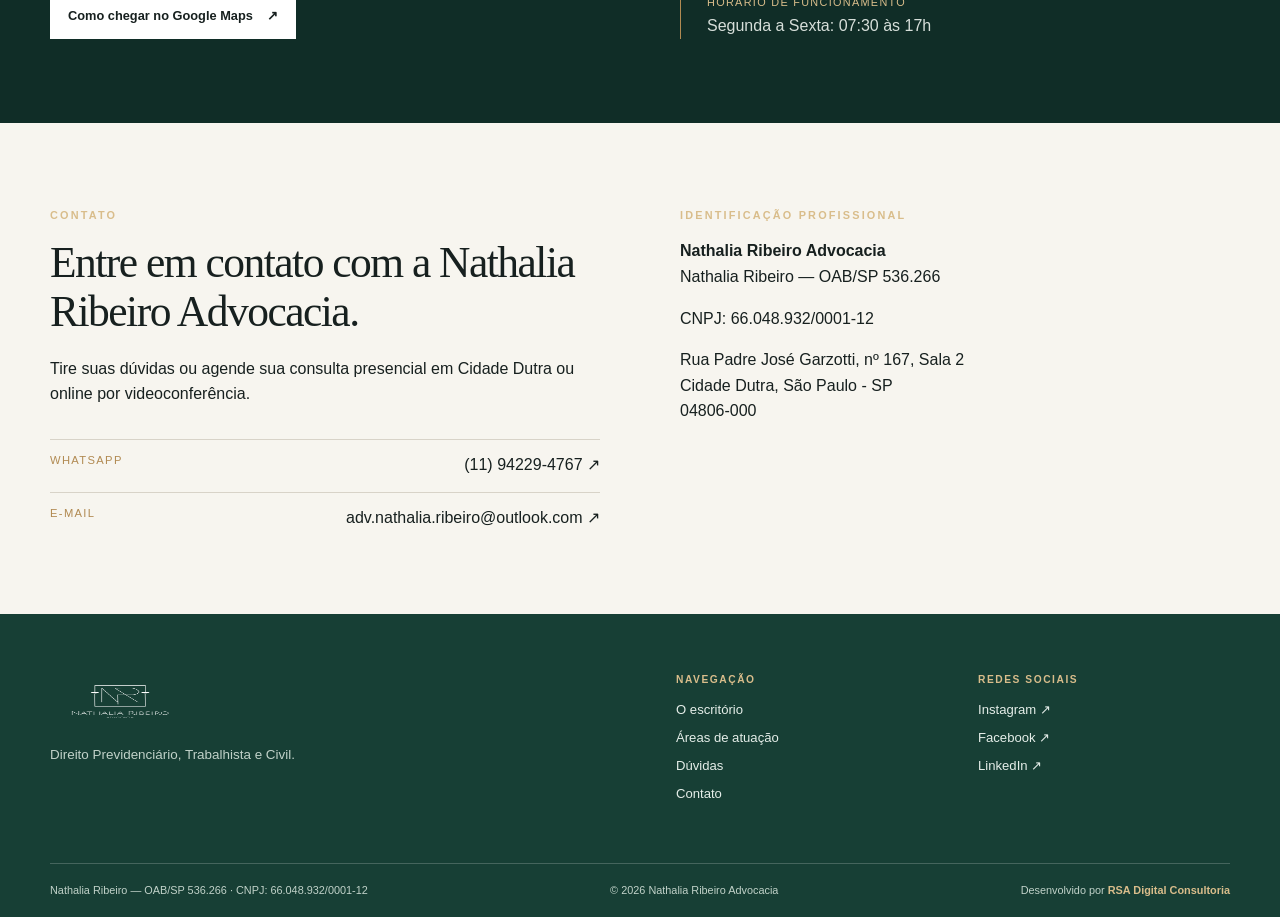
==== commit 458ac2de: "Padroniza hero e atualiza H1 para Zona Sul" ====
--- a/index.html
+++ b/index.html
@@ -207,7 +207,7 @@
         <div class="hero-copy">
           <a class="hero-brand" href="#top" aria-label="Nathalia Ribeiro Advocacia — início"><img src="assets/logo.png" alt="Nathalia Ribeiro Advocacia" width="180" height="60"></a>
           <p class="eyebrow">Nathalia Ribeiro Advocacia</p>
-          <h1>Advocacia Previdenciária em Cidade Dutra e São Paulo</h1>
+          <h1>Advocacia Previdenciária na Zona Sul de São Paulo</h1>
           <p class="hero-lede">Direito Previdenciário, Trabalhista e Civil, com atendimento presencial em Cidade Dutra e consultoria online em todo o Brasil.</p>
         </div>
         <figure class="hero-portrait"><img src="assets/dra-nathalia-ribeiro.png" alt="Nathalia Ribeiro, advogada" width="1244" height="1264"></figure>
--- a/style.css
+++ b/style.css
@@ -191,3 +191,12 @@
   .home-page .menu-toggle,.internal-page .menu-toggle{width:36px;height:30px;padding:6px}
   .home-page .site-nav,.internal-page .site-nav{top:44px}
 }
+@media(min-width:801px){
+  .home-page .hero-portrait img{filter:brightness(.62)}
+}
+@media(max-width:800px){
+  .home-page .hero{background-image:linear-gradient(90deg,rgba(0,0,0,.54) 0%,rgba(0,0,0,.3) 62%,rgba(0,0,0,.18) 100%),url('assets/dra-nathalia-ribeiro.png')}
+}
+@media(max-width:800px){
+  .home-page .site-header.is-scrolled{position:fixed;top:0;left:0;right:0;z-index:10;background:var(--green)}
+}
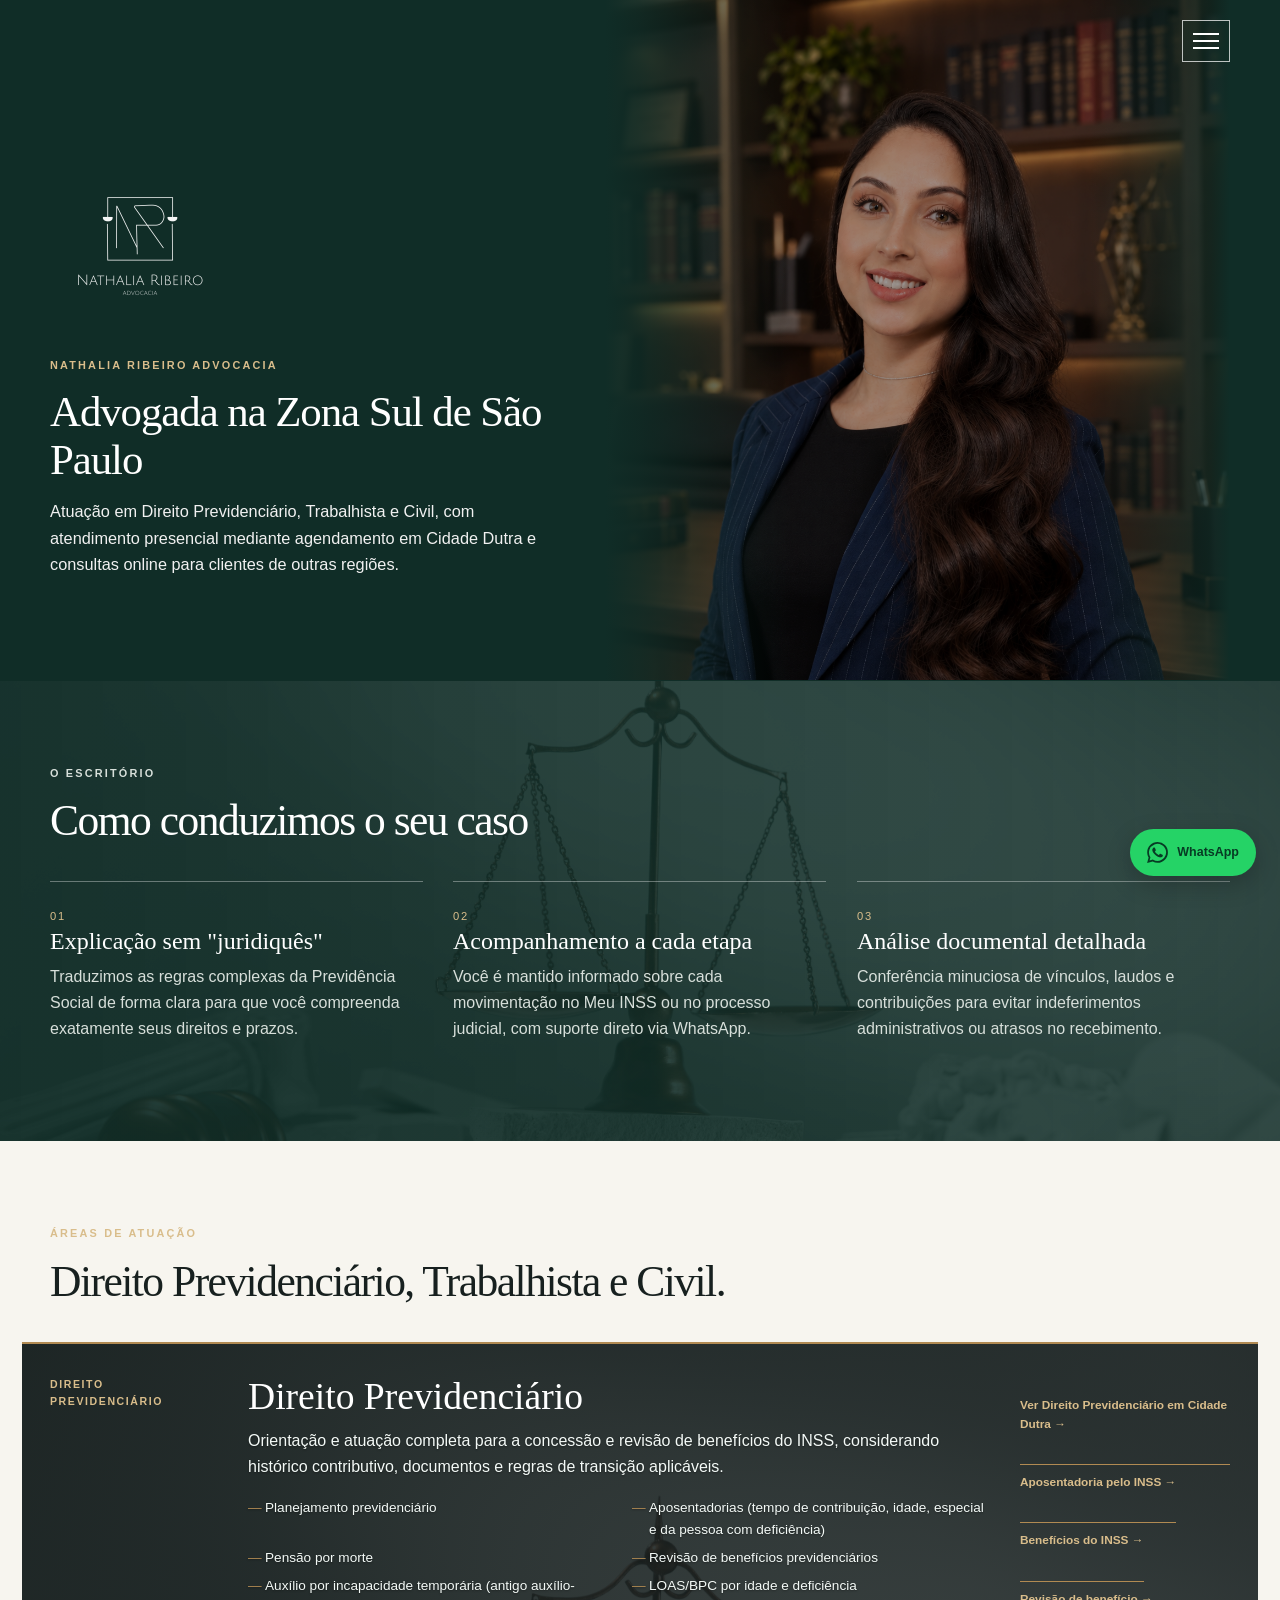
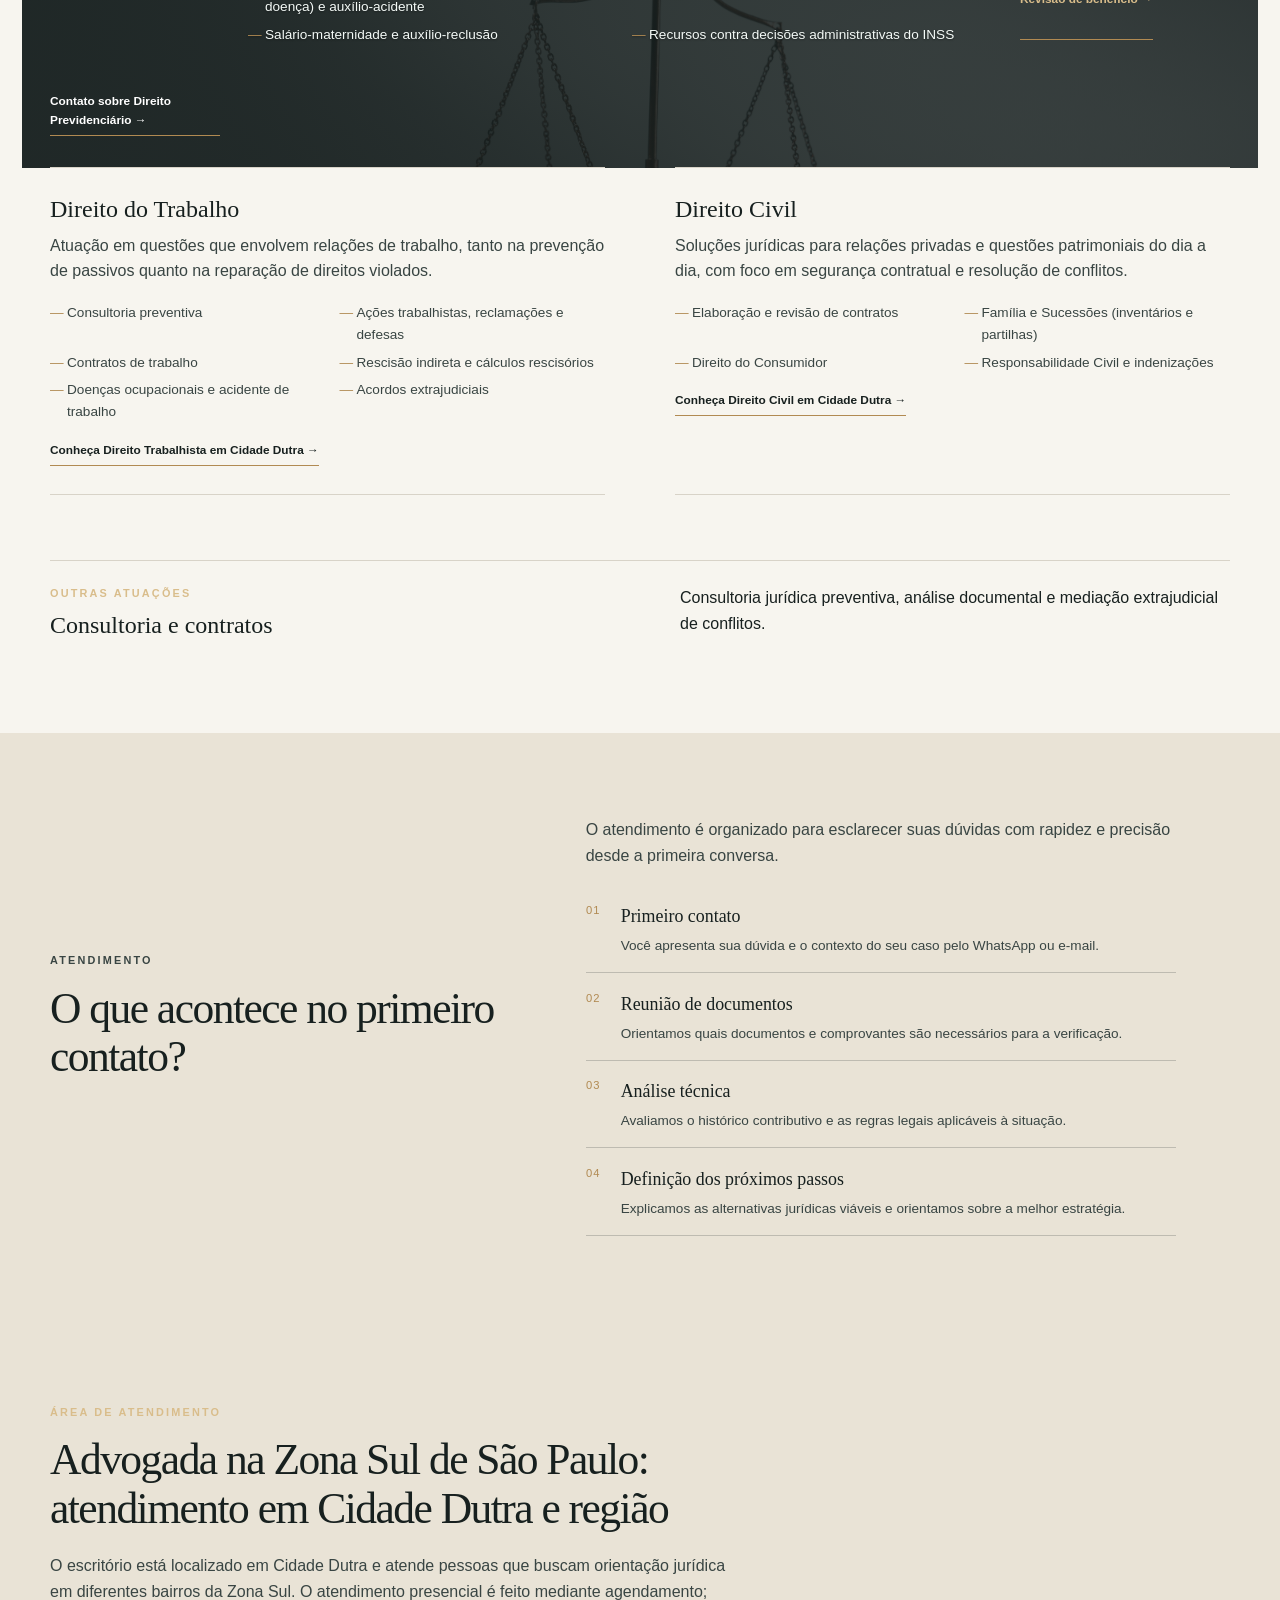
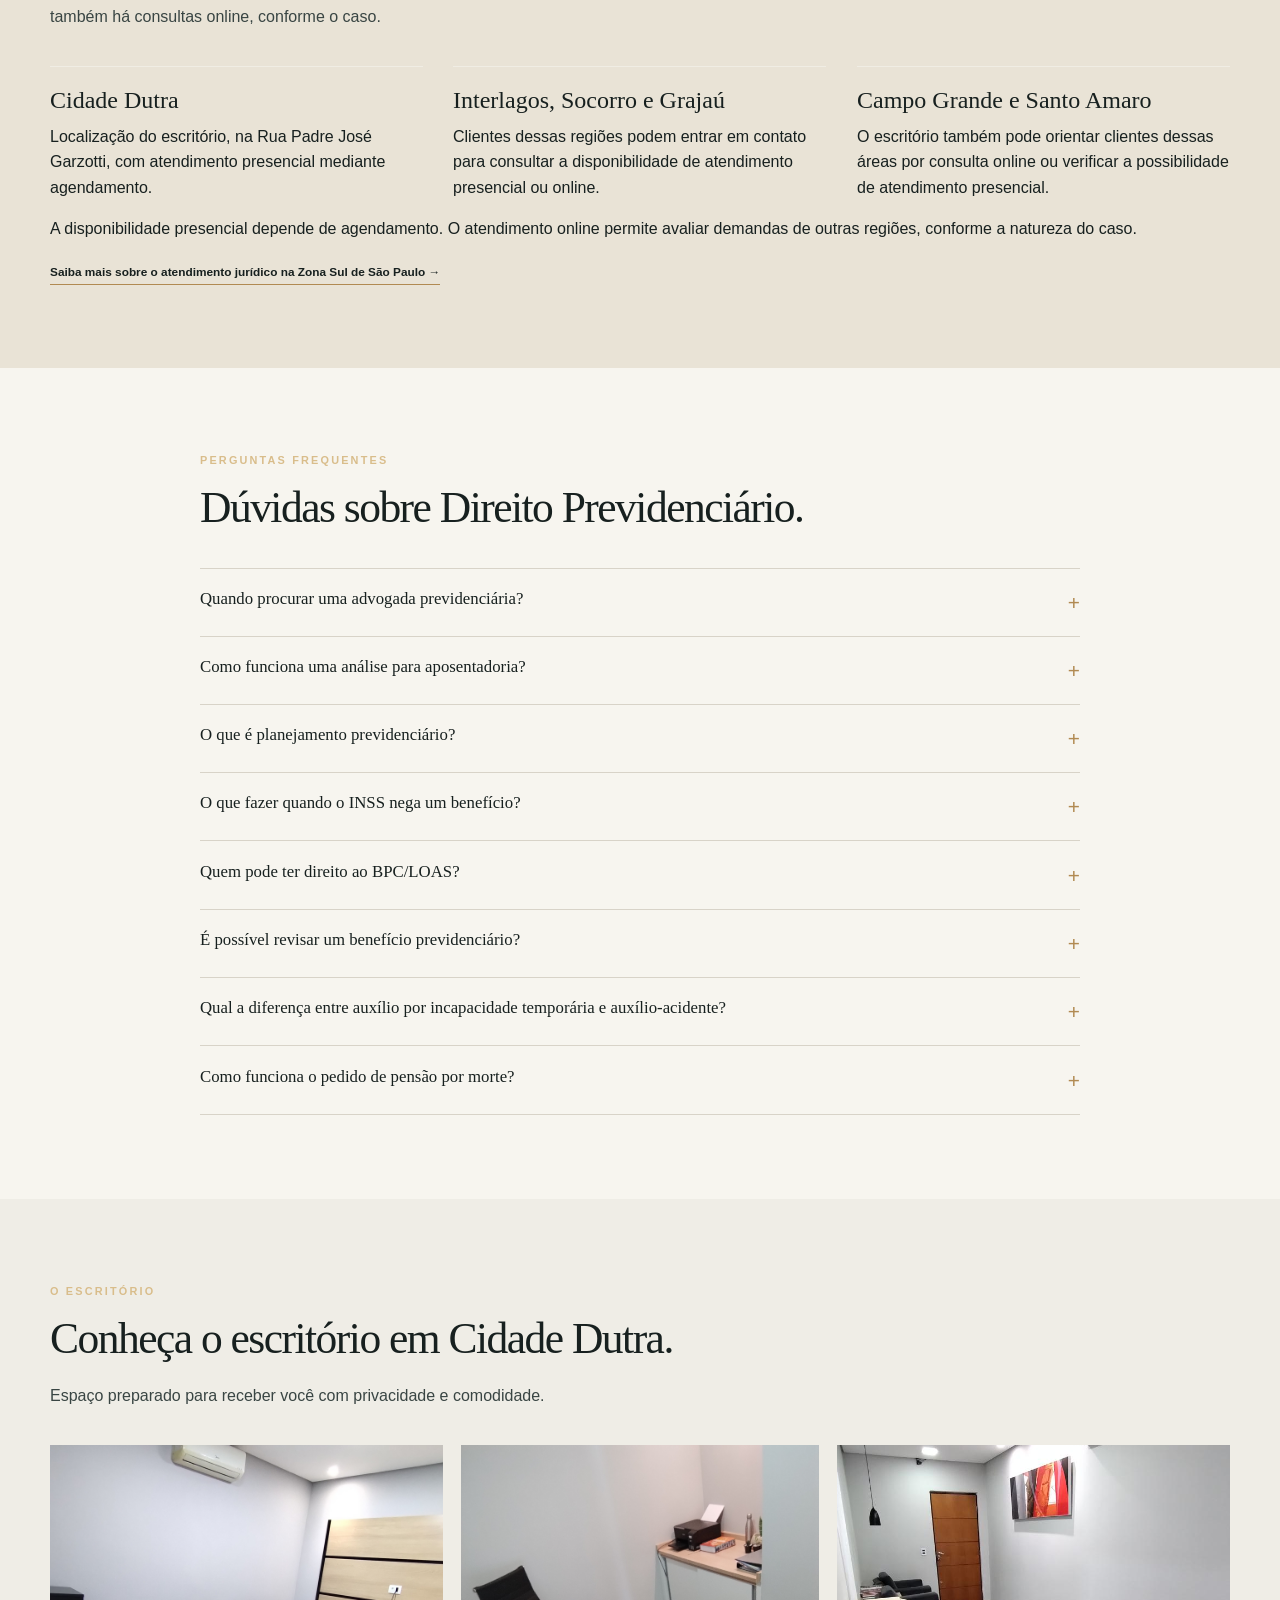
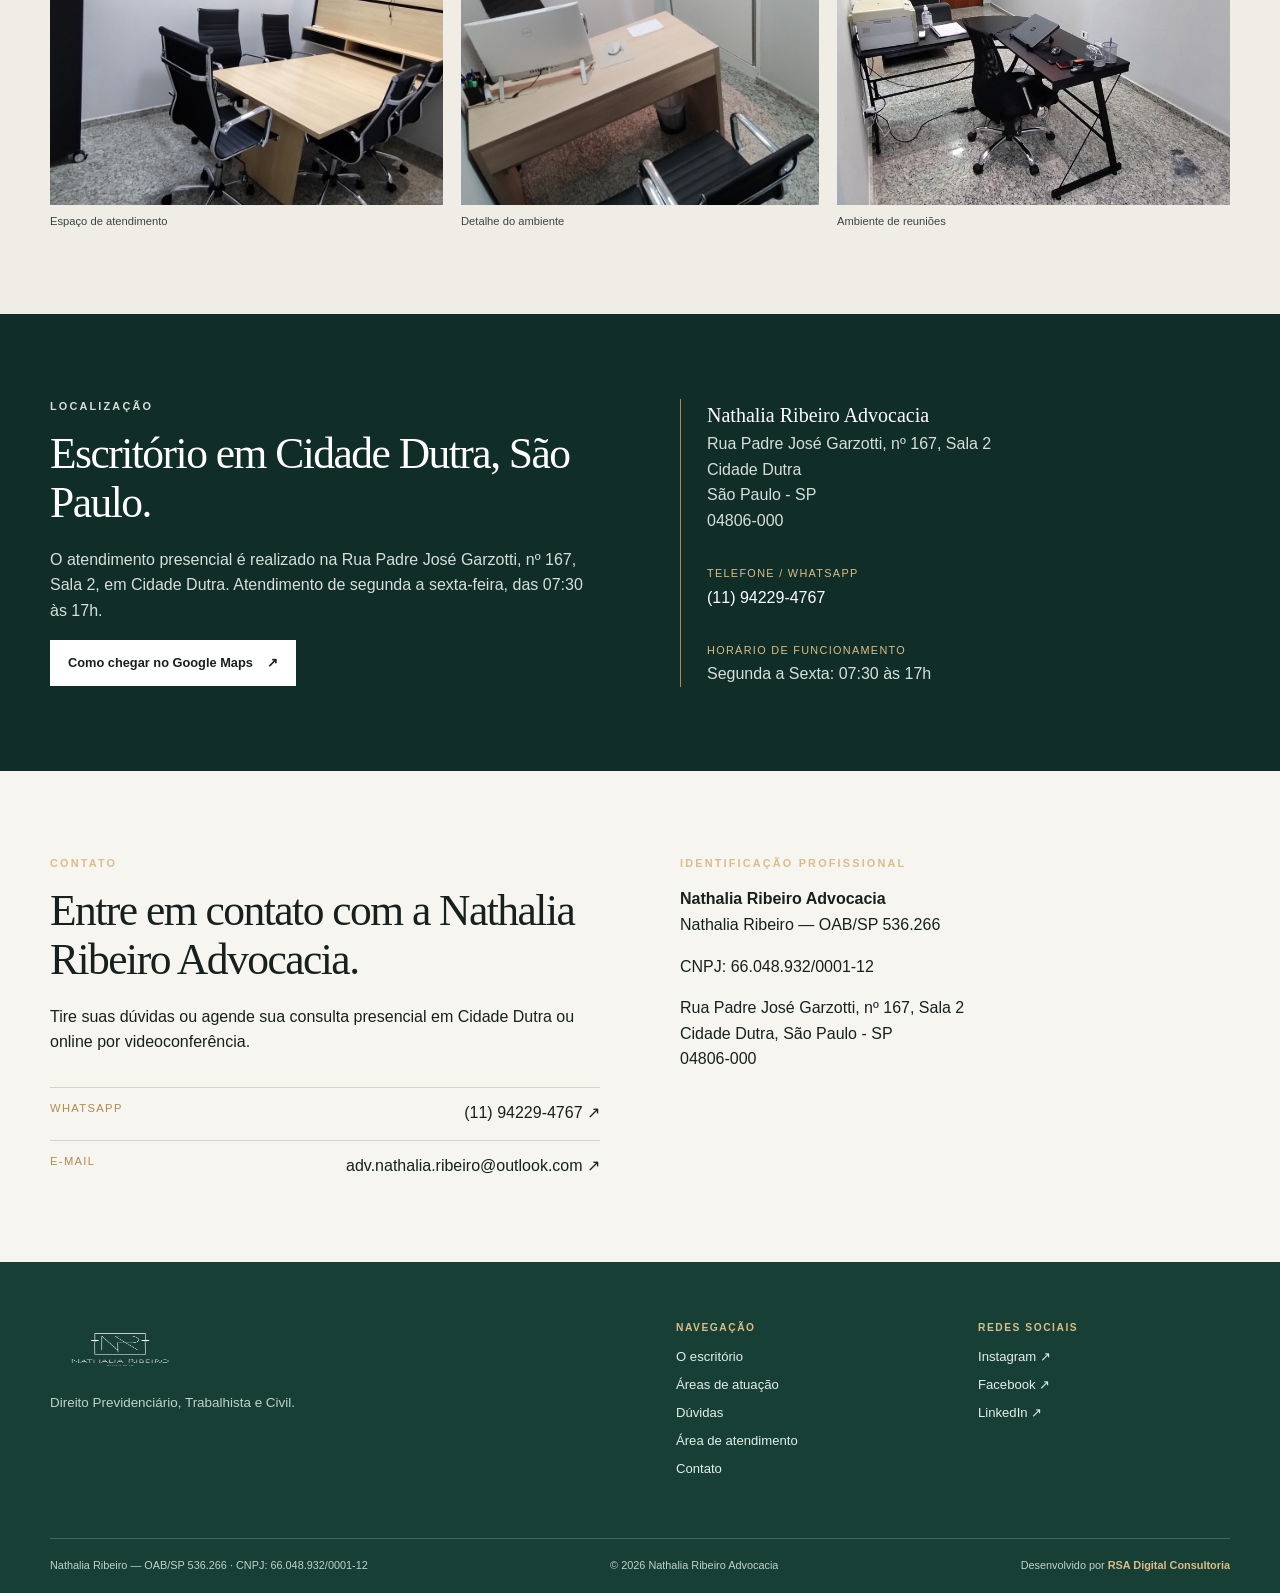
==== commit 3b3b25e0: "Improve homepage local SEO and coverage section" ====
--- a/index.html
+++ b/index.html
@@ -4,16 +4,16 @@
   <meta name="google-site-verification" content="h-CzPA4EUpD6G1OiDQ5FK8OF0DrbsyYWUOgoy4U4LTs" />
   <meta charset="utf-8">
   <meta name="viewport" content="width=device-width, initial-scale=1">
-  <title>Nathalia Ribeiro Advocacia | Direito Previdenciário em Cidade Dutra</title>
-  <meta name="description" content="Nathalia Ribeiro Advocacia, em Cidade Dutra, São Paulo. Especialista em Direito Previdenciário, Trabalhista e Civil. Atendimento presencial e online. OAB/SP 536.266.">
+  <title>Advogada na Zona Sul de São Paulo | Nathalia Ribeiro</title>
+  <meta name="description" content="Advogada na Zona Sul de São Paulo, com atendimento presencial em Cidade Dutra e online. Atuação em Direito Previdenciário, Trabalhista e Civil. OAB/SP 536.266.">
   <meta name="author" content="Nathalia Ribeiro Advocacia">
   <meta name="robots" content="index, follow">
   <meta name="theme-color" content="#17201f">
   <link rel="canonical" href="https://nathaliaribeiro.adv.br/">
 
   <!-- Open Graph -->
-  <meta property="og:title" content="Nathalia Ribeiro Advocacia | Direito Previdenciário em Cidade Dutra">
-  <meta property="og:description" content="Direito Previdenciário, Trabalhista e Civil em Cidade Dutra. Atendimento presencial na Zona Sul e online para todo o Brasil.">
+  <meta property="og:title" content="Advogada na Zona Sul de São Paulo | Nathalia Ribeiro">
+  <meta property="og:description" content="Advocacia Previdenciária, Trabalhista e Civil na Zona Sul de São Paulo. Atendimento presencial em Cidade Dutra e online.">
   <meta property="og:type" content="website">
   <meta property="og:url" content="https://nathaliaribeiro.adv.br/">
   <meta property="og:image" content="https://nathaliaribeiro.adv.br/assets/dra-nathalia-ribeiro.png">
@@ -23,8 +23,8 @@
 
   <!-- Twitter Cards -->
   <meta name="twitter:card" content="summary_large_image">
-  <meta name="twitter:title" content="Nathalia Ribeiro Advocacia | Direito Previdenciário em Cidade Dutra">
-  <meta name="twitter:description" content="Direito Previdenciário, Trabalhista e Civil em Cidade Dutra. Atendimento presencial e online.">
+  <meta name="twitter:title" content="Advogada na Zona Sul de São Paulo | Nathalia Ribeiro">
+  <meta name="twitter:description" content="Advocacia Previdenciária, Trabalhista e Civil na Zona Sul de São Paulo. Atendimento presencial em Cidade Dutra e online.">
   <meta name="twitter:image" content="https://nathaliaribeiro.adv.br/assets/dra-nathalia-ribeiro.png">
 
   <link rel="icon" href="favicon.ico" type="image/x-icon">
@@ -39,7 +39,7 @@
         "@type": "LegalService",
         "@id": "https://nathaliaribeiro.adv.br/#organization",
         "name": "Nathalia Ribeiro Advocacia",
-        "description": "Escritório de advocacia em Cidade Dutra, São Paulo, com atuação especializada em Direito Previdenciário, Direito do Trabalho e Direito Civil. Atendimento presencial na Zona Sul e consultoria online.",
+        "description": "Escritório de advocacia em Cidade Dutra, na Zona Sul de São Paulo, com atuação em Direito Previdenciário, Direito do Trabalho e Direito Civil. Atendimento presencial mediante agendamento e consultoria online.",
         "url": "https://nathaliaribeiro.adv.br/",
         "telephone": "+5511942294767",
         "email": "adv.nathalia.ribeiro@outlook.com",
@@ -76,7 +76,12 @@
         "areaServed": [
           {"@type": "City", "name": "São Paulo"},
           {"@type": "Place", "name": "Cidade Dutra, São Paulo - SP"},
-          {"@type": "AdministrativeArea", "name": "Zona Sul de São Paulo"}
+          {"@type": "AdministrativeArea", "name": "Zona Sul de São Paulo"},
+          {"@type": "Place", "name": "Interlagos, São Paulo - SP"},
+          {"@type": "Place", "name": "Socorro, São Paulo - SP"},
+          {"@type": "Place", "name": "Grajaú, São Paulo - SP"},
+          {"@type": "Place", "name": "Campo Grande, São Paulo - SP"},
+          {"@type": "Place", "name": "Santo Amaro, São Paulo - SP"}
         ],
         "hasMap": "https://www.google.com/maps/place/Rua+Padre+Jos%C3%A9+Garzotti,+167+-+Sl+02+-+Cidade+Dutra,+S%C3%A3o+Paulo+-+SP,+04806-000/@-23.7105467,-46.6997227,17z",
         "employee": {"@id": "https://nathaliaribeiro.adv.br/#nathalia-ribeiro"},
@@ -197,6 +202,7 @@
         <a href="direito-previdenciario-cidade-dutra/">Direito Previdenciário</a>
         <a href="direito-trabalhista-cidade-dutra/">Direito Trabalhista</a>
         <a href="direito-civil-cidade-dutra/">Direito Civil</a>
+        <a href="advogada-zona-sul-sao-paulo/">Atendimento na Zona Sul</a>
       </nav>
     </div>
   </header>
@@ -207,8 +213,8 @@
         <div class="hero-copy">
           <a class="hero-brand" href="#top" aria-label="Nathalia Ribeiro Advocacia — início"><img src="assets/logo.png" alt="Nathalia Ribeiro Advocacia" width="180" height="60"></a>
           <p class="eyebrow">Nathalia Ribeiro Advocacia</p>
-          <h1>Advocacia Previdenciária na Zona Sul de São Paulo</h1>
-          <p class="hero-lede">Direito Previdenciário, Trabalhista e Civil, com atendimento presencial em Cidade Dutra e consultoria online em todo o Brasil.</p>
+          <h1>Advogada na Zona Sul de São Paulo</h1>
+          <p class="hero-lede">Atuação em Direito Previdenciário, Trabalhista e Civil, com atendimento presencial mediante agendamento em Cidade Dutra e consultas online para clientes de outras regiões.</p>
         </div>
         <figure class="hero-portrait"><img src="assets/dra-nathalia-ribeiro.png" alt="Nathalia Ribeiro, advogada" width="1244" height="1264"></figure>
       </div>
@@ -325,6 +331,32 @@
       </div>
     </section>
 
+    <section class="section section-sand" id="cobertura">
+      <div class="container">
+        <div class="section-heading">
+          <p class="eyebrow">Área de atendimento</p>
+          <h2>Advogada na Zona Sul de São Paulo: atendimento em Cidade Dutra e região</h2>
+          <p>O escritório está localizado em Cidade Dutra e atende pessoas que buscam orientação jurídica em diferentes bairros da Zona Sul. O atendimento presencial é feito mediante agendamento; também há consultas online, conforme o caso.</p>
+        </div>
+        <div class="feature-grid coverage-grid">
+          <article>
+            <h3>Cidade Dutra</h3>
+            <p>Localização do escritório, na Rua Padre José Garzotti, com atendimento presencial mediante agendamento.</p>
+          </article>
+          <article>
+            <h3>Interlagos, Socorro e Grajaú</h3>
+            <p>Clientes dessas regiões podem entrar em contato para consultar a disponibilidade de atendimento presencial ou online.</p>
+          </article>
+          <article>
+            <h3>Campo Grande e Santo Amaro</h3>
+            <p>O escritório também pode orientar clientes dessas áreas por consulta online ou verificar a possibilidade de atendimento presencial.</p>
+          </article>
+        </div>
+        <p class="coverage-note">A disponibilidade presencial depende de agendamento. O atendimento online permite avaliar demandas de outras regiões, conforme a natureza do caso.</p>
+        <a class="text-link" href="advogada-zona-sul-sao-paulo/">Saiba mais sobre o atendimento jurídico na Zona Sul de São Paulo <span aria-hidden="true">→</span></a>
+      </div>
+    </section>
+
     <section class="section" id="faq">
       <div class="container narrow">
         <div class="section-heading">
@@ -413,6 +445,7 @@
         <a href="#sobre">O escritório</a>
         <a href="#atuacao">Áreas de atuação</a>
         <a href="#faq">Dúvidas</a>
+        <a href="#cobertura">Área de atendimento</a>
         <a href="#contato">Contato</a>
       </div>
       <div>
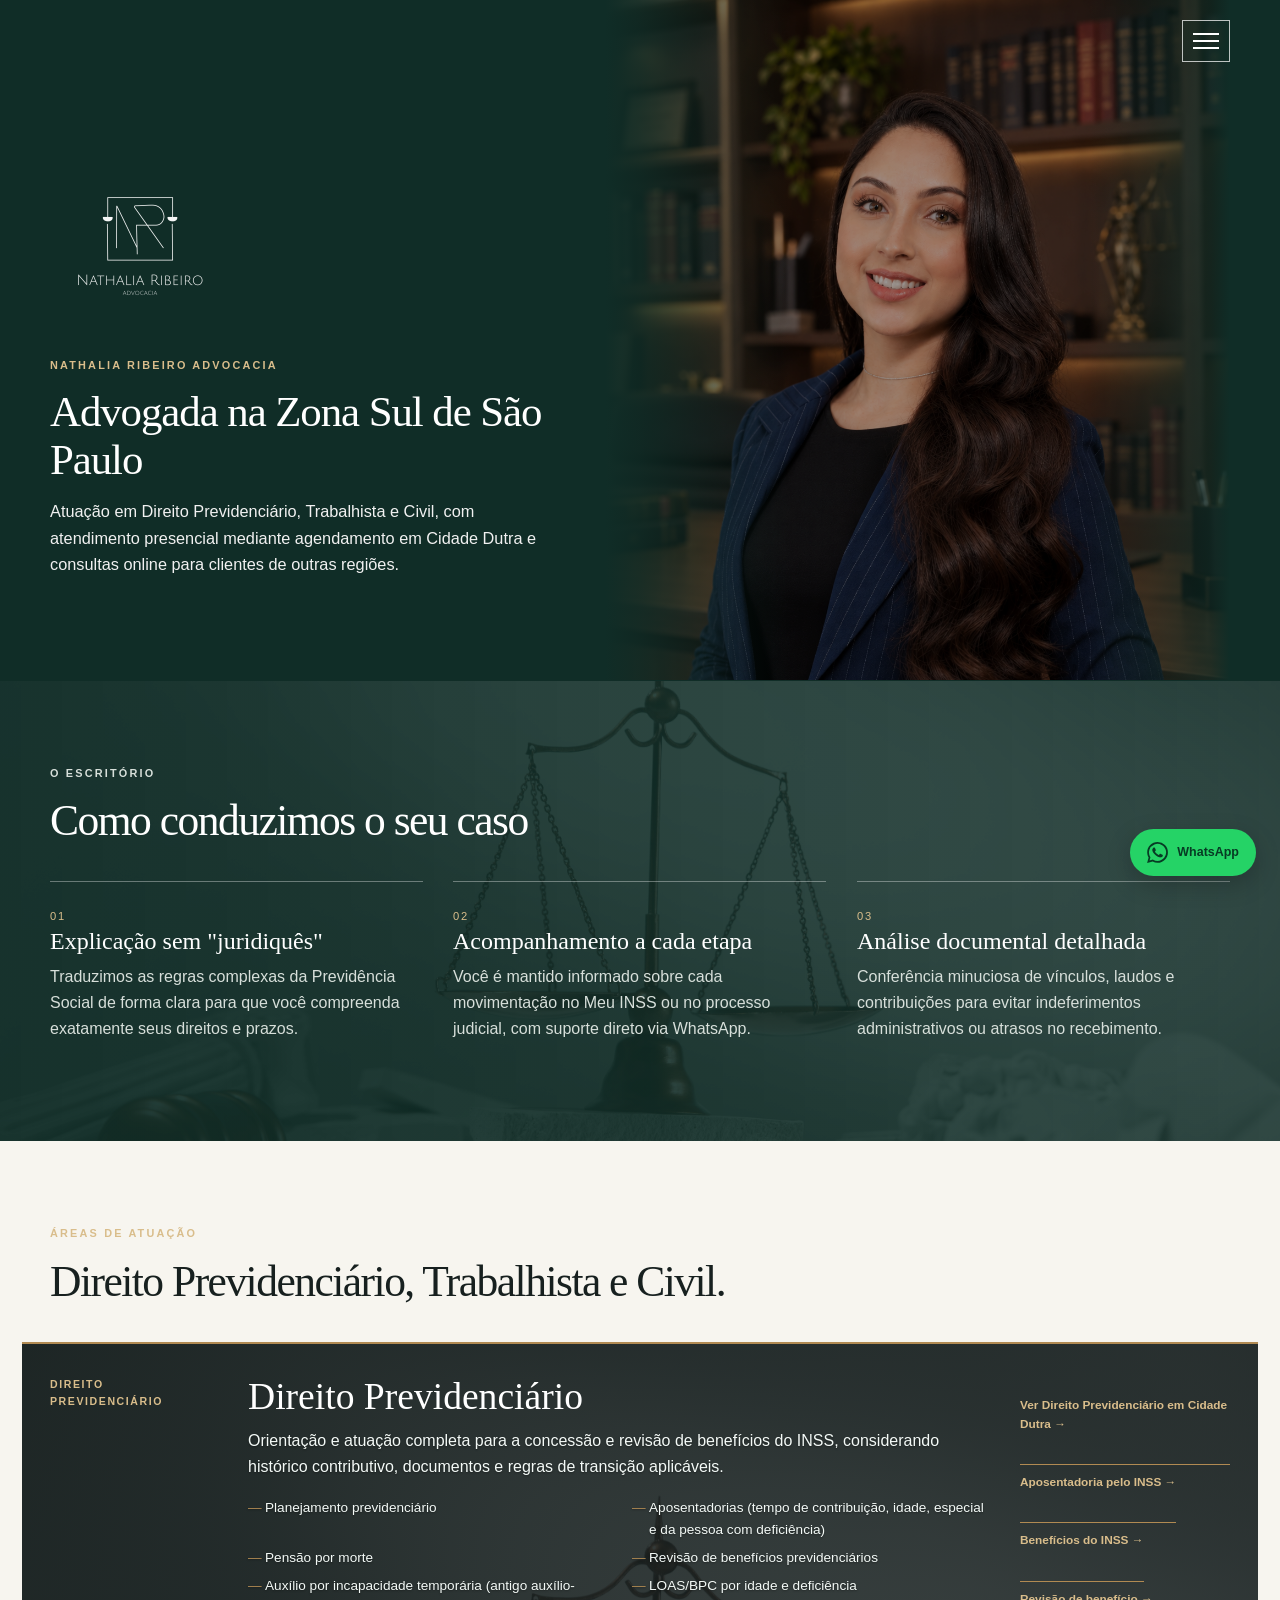
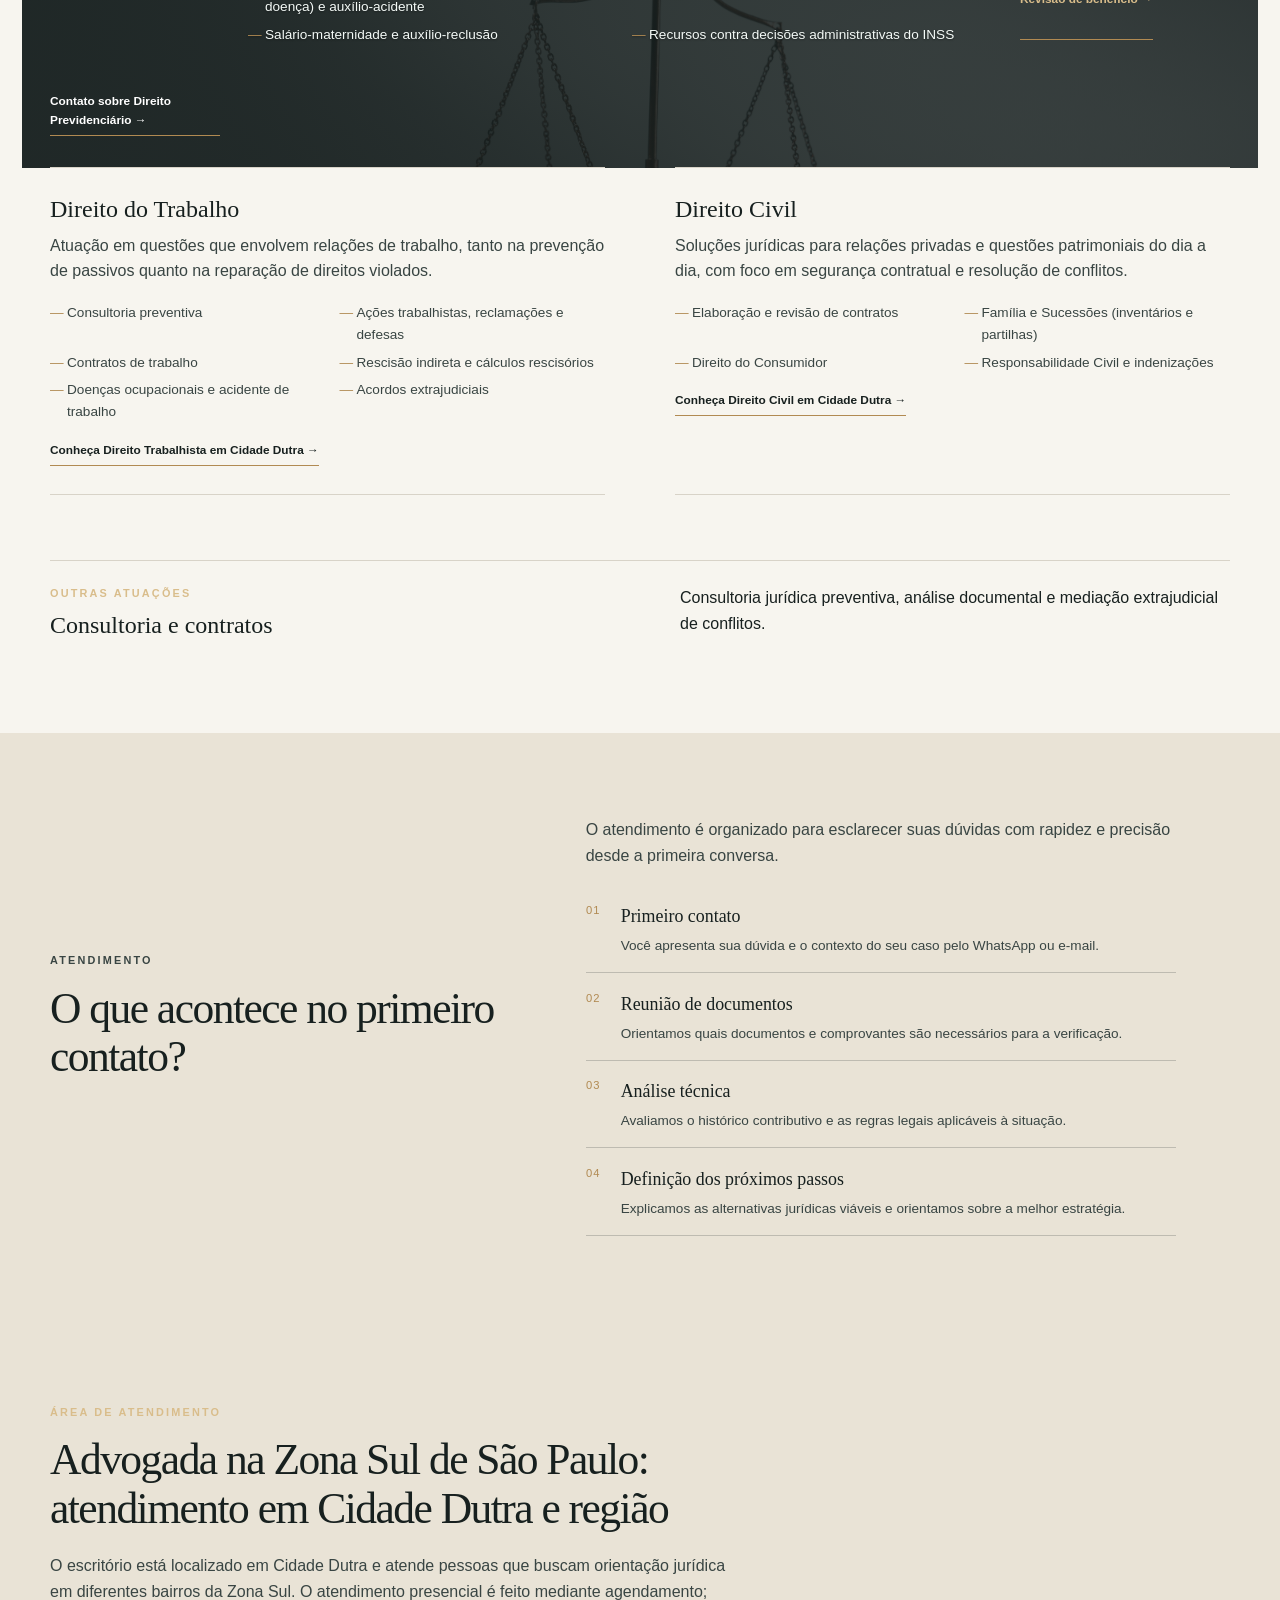
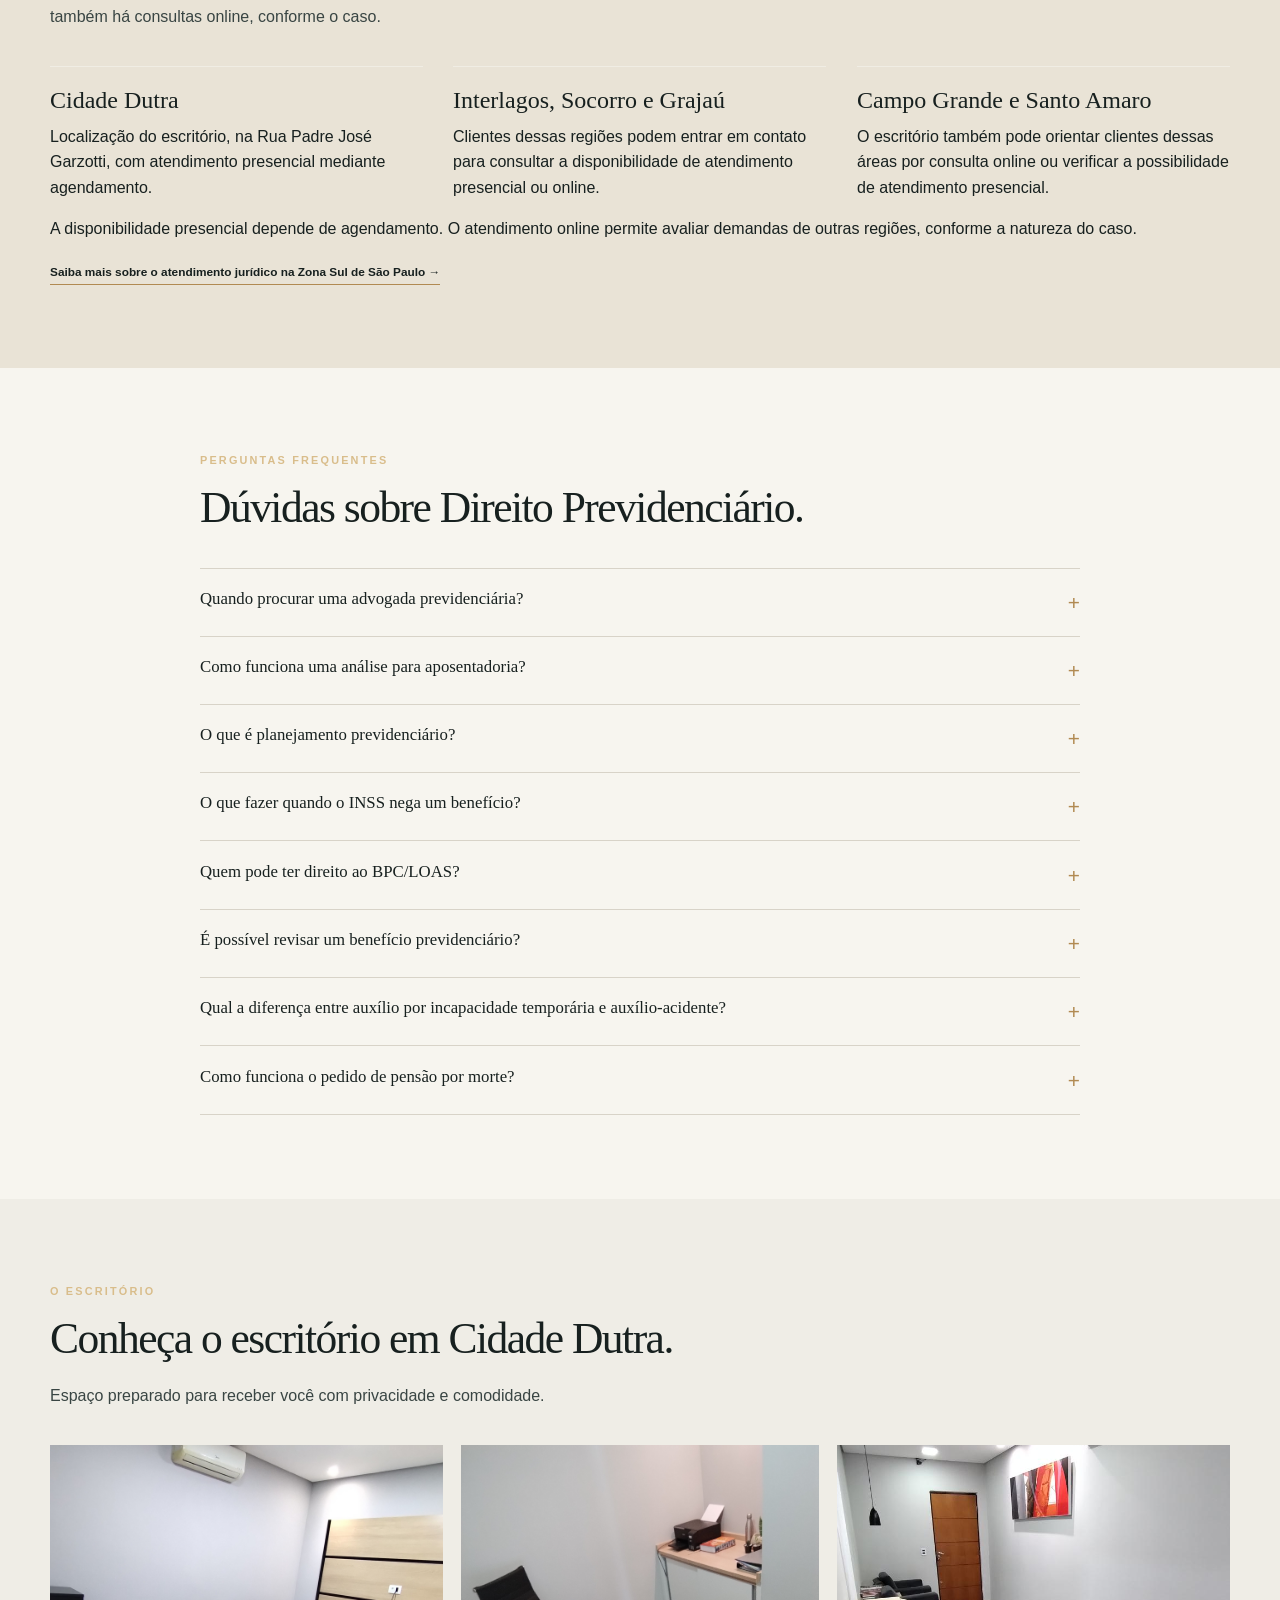
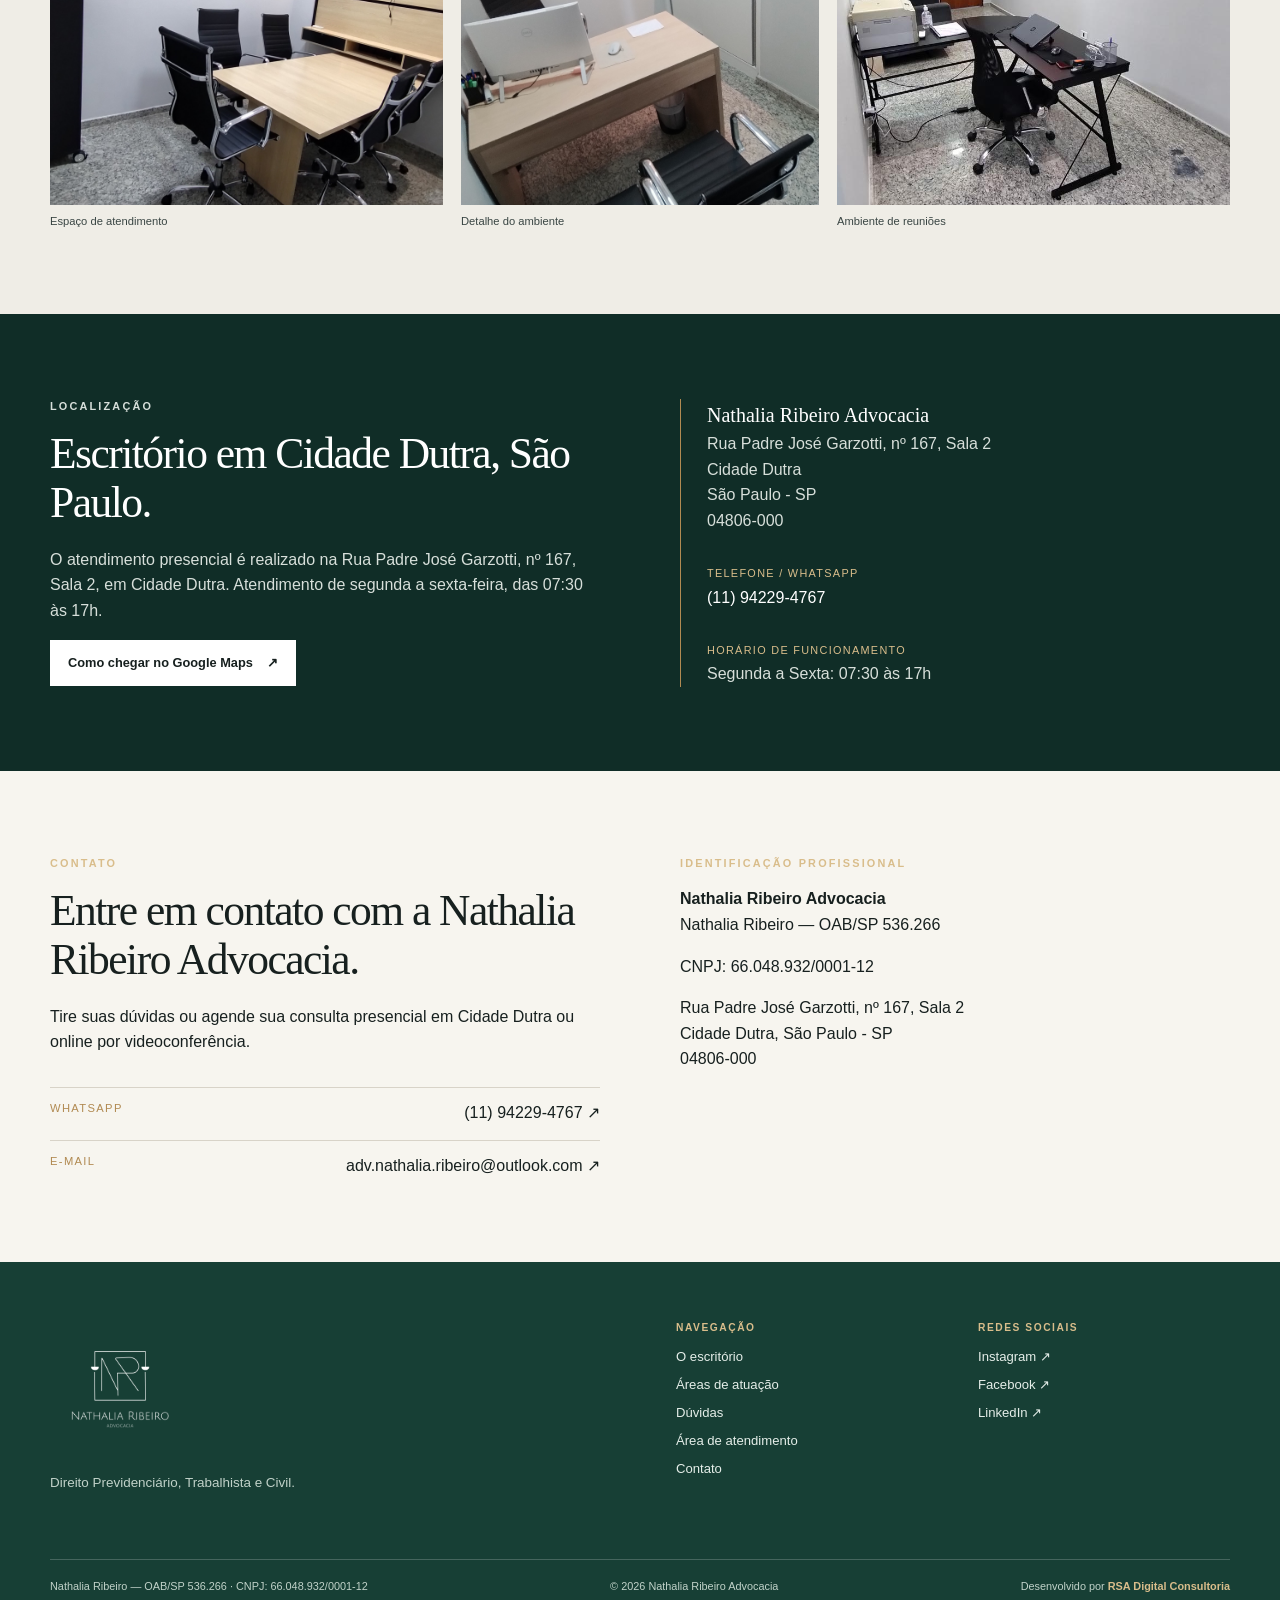
==== commit 83a03585: "Rename content navigation to Blog Jurídico" ====
--- a/index.html
+++ b/index.html
@@ -203,6 +203,7 @@
         <a href="direito-trabalhista-cidade-dutra/">Direito Trabalhista</a>
         <a href="direito-civil-cidade-dutra/">Direito Civil</a>
         <a href="advogada-zona-sul-sao-paulo/">Atendimento na Zona Sul</a>
+        <a href="blog/">Blog Jurídico</a>
       </nav>
     </div>
   </header>
--- a/style.css
+++ b/style.css
@@ -1,4 +1,4 @@
-:root{--ink:#17201f;--ink-soft:#394543;--green:#173f35;--green-deep:#102d27;--green-soft:#dce8e1;--cream:#f7f5ef;--sand:#e9e3d6;--line:#d8d3c8;--gold:#b18a52;--gold-light:#d9bd8b;--white:#fff;--max:1180px;--radius:3px}*{box-sizing:border-box}html{scroll-behavior:smooth}body{margin:0;color:var(--ink);background:var(--cream);font-family:Arial,Helvetica,sans-serif;line-height:1.6}a{color:inherit}img{max-width:100%;display:block}.container{width:min(calc(100% - 40px),var(--max));margin-inline:auto}.skip-link{position:absolute;left:-999px;top:8px;background:var(--white);padding:10px 14px;z-index:20}.skip-link:focus{left:8px}.site-header{position:absolute;top:0;left:0;width:100%;z-index:10;background:transparent;color:var(--white);border-bottom:1px solid rgba(255,255,255,.18);backdrop-filter:none;transition:background .25s ease,box-shadow .25s ease}.site-header.is-scrolled{position:fixed;background:rgba(16,45,39,.97);box-shadow:0 5px 20px rgba(23,32,31,.2);backdrop-filter:blur(10px)}.header-inner{min-height:76px;display:flex;align-items:center;justify-content:space-between;gap:24px;transition:min-height .25s ease}.site-header.is-scrolled .header-inner{min-height:56px}.brand img{width:140px;height:auto;object-fit:contain;filter:brightness(0) invert(1);transition:width .25s ease}.site-header.is-scrolled .brand img{width:108px}.site-nav{display:flex;align-items:center;gap:26px;font-size:.82rem;letter-spacing:.04em}.site-nav a{text-decoration:none}.site-nav a:hover,.site-nav a:focus{color:var(--gold-light)}.nav-cta{border-bottom:1px solid var(--gold-light);padding-bottom:4px}.menu-toggle{display:none;border:1px solid rgba(255,255,255,.65);color:var(--white);background:transparent;padding:8px 11px;font:inherit}.hero{background:linear-gradient(90deg,rgba(16,45,39,.96) 0%,rgba(16,45,39,.84) 48%,rgba(16,45,39,.48) 100%),url('assets/background-direito-previdenciario.jpg') center top/cover;min-height:560px;display:flex;align-items:center;border-bottom:1px solid var(--green-deep);color:var(--white)}.hero-grid{display:grid;grid-template-columns:1.35fr .65fr;gap:50px;align-items:center;padding-block:156px 68px}.eyebrow{color:var(--gold-light);font-size:.68rem;text-transform:uppercase;letter-spacing:.2em;font-weight:700;margin:0 0 14px}.eyebrow-light{color:var(--gold-light)}h1,h2,h3,p{margin-top:0}h1,h2,h3{font-family:Georgia,'Times New Roman',serif;font-weight:400;line-height:1.12}h1{font-size:clamp(2.2rem,4.6vw,4.25rem);max-width:760px;letter-spacing:-.04em;margin-bottom:20px}h2{font-size:clamp(1.9rem,3.4vw,3rem);letter-spacing:-.035em;margin-bottom:20px}h3{font-size:1.5rem;margin-bottom:10px}.hero-lede{font-size:1.02rem;max-width:580px;color:var(--green-soft)}.hero-actions{display:flex;flex-wrap:wrap;gap:10px;margin:25px 0 18px}.button{display:inline-flex;align-items:center;justify-content:center;gap:14px;padding:12px 17px;text-decoration:none;font-weight:700;font-size:.8rem;border:1px solid transparent;cursor:pointer;transition:transform .2s ease,background .2s ease}.button:hover,.button:focus{transform:translateY(-2px)}.button-primary{color:var(--white);background:var(--green)}.button-primary:hover,.button-primary:focus{background:var(--green-deep)}.button-ghost{border-color:rgba(255,255,255,.75);color:var(--white);background:transparent}.button-light{color:var(--ink);background:var(--white)}.hero-location{color:var(--green-soft);font-size:.78rem}.hero-card{background:rgba(16,45,39,.78);color:var(--white);padding:32px 28px;min-height:280px;display:flex;flex-direction:column;justify-content:flex-end;border:1px solid rgba(255,255,255,.28);box-shadow:11px 11px 0 var(--gold)}.hero-card-mark{font-family:Georgia,serif;font-size:3.8rem;color:var(--gold-light);line-height:1;margin-bottom:auto}.hero-card-mark.small{font-size:3rem;margin:0 0 26px}.hero-card p{font-family:Georgia,serif;font-size:1.25rem;line-height:1.3}.card-line{height:1px;background:rgba(255,255,255,.35);width:100%;margin:12px 0}.hero-card small{color:var(--gold-light);letter-spacing:.1em;text-transform:uppercase;font-size:.68rem}.section{padding-block:84px}.section-light{background:#efede6}.section-ink{background:var(--green-deep);color:var(--white)}.section-sand{background:var(--sand)}.split,.about-grid{display:grid;grid-template-columns:.82fr 1.18fr;gap:88px;align-items:center}.split>div:last-child{max-width:590px}.about-copy{max-width:500px}.about-portrait{margin:0;position:relative;padding:0 0 18px 18px}.about-portrait::before{content:'';position:absolute;inset:18px 0 0 0;border:1px solid var(--gold);z-index:0}.about-portrait img{position:relative;z-index:1;width:100%;height:520px;object-fit:cover;object-position:center 20%;filter:saturate(.88)}.about-portrait figcaption{position:relative;z-index:1;display:inline-block;margin:-38px 0 0 22px;padding:10px 14px;background:var(--green);color:var(--white);font-size:.72rem;letter-spacing:.08em;text-transform:uppercase}.split p,.about-grid>div:last-child p{color:var(--ink-soft)}.section-ink p{color:#d7dfda}.signature{font-family:Georgia,serif;font-size:1.4rem;color:var(--ink)!important;margin-top:28px}.signature span{font:.7rem Arial,sans-serif;text-transform:uppercase;letter-spacing:.12em;color:var(--gold)}.section-heading{max-width:690px;margin-bottom:36px}.section-heading>p:last-child{color:var(--ink-soft)}.feature-grid{display:grid;grid-template-columns:repeat(3,1fr);gap:30px}.feature-grid article{border-top:1px solid rgba(255,255,255,.35);padding-top:20px}.feature-number{color:var(--gold-light);font-size:.7rem;letter-spacing:.15em}.practice{border-top:1px solid var(--line);padding:28px 0;position:relative}.practice-featured{display:grid;grid-template-columns:170px 1fr 210px;gap:28px;border-top:2px solid var(--gold);padding:32px 28px;background:linear-gradient(120deg,rgba(23,32,31,.94),rgba(23,32,31,.82)),url('assets/background-direito-previdenciario.jpg') center top/cover;color:var(--white);margin-inline:-28px;padding-inline:28px}.practice-featured p,.practice-featured .service-list li{color:#f4faf7!important;text-shadow:0 1px 2px rgba(0,0,0,.35)}.practice-featured h3{font-size:2.35rem}.practice-tag{color:var(--gold-light);font-size:.66rem;text-transform:uppercase;letter-spacing:.15em;font-weight:700}.practice p{color:var(--ink-soft);max-width:720px}.practice-grid{display:grid;grid-template-columns:1fr 1fr;gap:70px}.practice-grid .practice{border-bottom:1px solid var(--line)}.service-list{list-style:none;padding:0;margin:18px 0 0;display:grid;grid-template-columns:repeat(2,minmax(0,1fr));gap:6px 24px;font-size:.85rem}.service-list li{padding-left:17px;position:relative;color:var(--ink-soft)}.service-list li::before{content:'—';position:absolute;left:0;color:var(--gold)}.text-link{align-self:start;color:var(--ink);font-size:.74rem;font-weight:700;text-decoration:none;border-bottom:1px solid var(--gold);padding-bottom:5px}.practice-featured .text-link{color:var(--white)}.consult-grid{margin-top:65px;padding-top:24px;border-top:1px solid var(--line);display:grid;grid-template-columns:1fr 1fr;gap:80px}.consult-grid p{margin-bottom:10px}.steps{list-style:none;padding:0;margin:18px 0 0}.steps li{display:flex;gap:20px;border-bottom:1px solid rgba(23,32,31,.2);padding:16px 0}.steps span{color:var(--gold);font-size:.7rem;letter-spacing:.1em}.steps strong{font-family:Georgia,serif;font-size:1.12rem;font-weight:400}.steps p{font-size:.85rem;margin:4px 0 0;color:var(--ink-soft)}.narrow{max-width:880px}.faq-list{border-top:1px solid var(--line)}details{border-bottom:1px solid var(--line);padding:17px 0}summary{cursor:pointer;list-style:none;font-family:Georgia,serif;font-size:1.05rem;display:flex;justify-content:space-between;gap:20px}summary::-webkit-details-marker{display:none}summary::after{content:'+';font-family:Arial;color:var(--gold);font-size:1.3rem}details[open] summary::after{content:'−'}details p{color:var(--ink-soft);max-width:720px;margin:14px 35px 0 0}.gallery{display:grid;grid-template-columns:1.1fr 1fr 1.1fr;gap:18px;align-items:stretch}.gallery figure{margin:0}.gallery img{width:100%;height:360px;object-fit:cover}.gallery figure:nth-child(1) img{object-position:center 45%}.gallery figure:nth-child(2) img{object-position:center 40%}.gallery figure:nth-child(3) img{object-position:center}.gallery figcaption{font-size:.7rem;margin-top:8px;color:var(--ink-soft)}.location-grid{display:grid;grid-template-columns:1fr 1fr;gap:80px;align-items:end}.location-grid address{font-style:normal;border-left:1px solid var(--gold);padding-left:26px;font-size:1rem;color:#d7dfda}.location-grid address strong{color:var(--white);font-family:Georgia,serif;font-size:1.25rem;font-weight:400}.location-grid address span{font-size:.68rem;text-transform:uppercase;letter-spacing:.12em;color:var(--gold-light)}.location-grid address a{text-decoration:none;color:var(--white)}.contact-section{background:var(--cream)}.contact-grid{display:grid;grid-template-columns:1fr 1fr;gap:80px}.contact-links{margin-top:32px;display:grid;gap:14px}.contact-links a{border-top:1px solid var(--line);padding-top:12px;text-decoration:none;display:flex;justify-content:space-between;gap:14px;flex-wrap:wrap}.contact-links span{font-size:.7rem;text-transform:uppercase;letter-spacing:.12em;color:var(--gold)}.contact-links strong{font-weight:400}.contact-form{display:grid;gap:7px}.contact-form label:not(.checkbox){font-size:.72rem;text-transform:uppercase;letter-spacing:.08em;margin-top:7px}.contact-form input:not([type=checkbox]),.contact-form textarea{font:inherit;padding:11px 12px;border:1px solid var(--line);background:var(--white);border-radius:0;color:var(--ink)}.contact-form textarea{resize:vertical}.contact-form input:focus,.contact-form textarea:focus,.menu-toggle:focus,a:focus,button:focus,summary:focus{outline:3px solid var(--gold-light);outline-offset:3px}.checkbox{display:flex;gap:9px;align-items:flex-start;font-size:.76rem;margin:12px 0}.checkbox input{margin-top:4px;accent-color:var(--ink)}.checkbox a{color:var(--ink)}.form-note{font-size:.76rem;color:var(--ink-soft);margin:3px 0 0}.site-footer{background:var(--green);color:#e5eee9;padding-top:58px}.footer-grid{display:grid;grid-template-columns:1.6fr .7fr .7fr;gap:50px;padding-bottom:52px}.footer-grid img{filter:brightness(0) invert(1);width:140px;margin-bottom:12px}.footer-grid p{max-width:280px;color:#c1d2c9;font-size:.84rem}.footer-grid a{display:block;color:#e5eee9;text-decoration:none;font-size:.82rem;margin:7px 0}.footer-grid a:hover,.footer-grid a:focus{color:var(--gold-light)}.footer-label{color:var(--gold-light)!important;text-transform:uppercase;letter-spacing:.15em;font-size:.64rem!important;font-weight:700}.footer-bottom{border-top:1px solid rgba(255,255,255,.2);padding-block:18px;display:flex;justify-content:space-between;gap:15px;flex-wrap:wrap;font-size:.68rem;color:#c1d2c9}.footer-bottom a{text-decoration:none}.footer-bottom a:hover{color:var(--white)}@media(max-width:800px){.container{width:min(calc(100% - 32px),var(--max))}.site-header{position:absolute}.site-header.is-scrolled{position:fixed}.header-inner,.site-header.is-scrolled .header-inner{min-height:68px}.brand img,.site-header.is-scrolled .brand img{width:122px}.menu-toggle{display:block}.site-nav{display:none;position:absolute;top:68px;left:0;right:0;background:var(--green-deep);color:var(--white);border-bottom:1px solid rgba(255,255,255,.18);padding:18px 20px;flex-direction:column;align-items:flex-start;gap:15px}.site-nav.is-open{display:flex}.hero-grid,.split,.about-grid,.location-grid,.contact-grid{grid-template-columns:1fr;gap:34px}.hero{min-height:auto}.hero-grid{padding-block:136px 58px}.hero-card{min-height:240px;box-shadow:8px 8px 0 var(--gold)}.section{padding-block:66px}.about-portrait img{height:400px}.feature-grid,.practice-grid{grid-template-columns:1fr;gap:30px}.practice-featured{grid-template-columns:1fr;gap:16px;margin-inline:0;padding-inline:22px}.practice-featured h3{font-size:2.1rem}.service-list{grid-template-columns:1fr}.consult-grid{grid-template-columns:1fr;gap:22px;margin-top:46px}.gallery{grid-template-columns:1fr 1fr}.gallery figure:first-child{grid-column:1/-1}.gallery img{height:270px}.gallery figure:first-child img{height:330px}.footer-grid{grid-template-columns:1fr 1fr;gap:30px}.footer-grid>div:first-child{grid-column:1/-1}.contact-links a{display:block}.contact-links strong{display:block;margin-top:4px}}@media(max-width:430px){h1{font-size:2.5rem}.hero-actions{display:grid}.button{width:100%}.about-portrait{padding-left:12px}.about-portrait img{height:390px}.gallery{grid-template-columns:1fr}.gallery figure:first-child{grid-column:auto}.gallery img,.gallery figure:first-child img{height:300px}.footer-grid{grid-template-columns:1fr}.footer-grid>div:first-child{grid-column:auto}.footer-bottom{display:grid}.practice-featured h3{font-size:1.9rem}}
+:root{--ink:#17201f;--ink-soft:#394543;--green:#173f35;--green-deep:#102d27;--green-soft:#dce8e1;--cream:#f7f5ef;--sand:#e9e3d6;--line:#d8d3c8;--gold:#b18a52;--gold-light:#d9bd8b;--white:#fff;--max:1180px;--radius:3px}*{box-sizing:border-box}html{scroll-behavior:smooth}body{margin:0;color:var(--ink);background:var(--cream);font-family:Arial,Helvetica,sans-serif;line-height:1.6}a{color:inherit}img{max-width:100%;display:block}.container{width:min(calc(100% - 40px),var(--max));margin-inline:auto}.skip-link{position:absolute;left:-999px;top:8px;background:var(--white);padding:10px 14px;z-index:20}.skip-link:focus{left:8px}.site-header{position:absolute;top:0;left:0;width:100%;z-index:10;background:transparent;color:var(--white);border-bottom:1px solid rgba(255,255,255,.18);backdrop-filter:none;transition:background .25s ease,box-shadow .25s ease}.site-header.is-scrolled{position:fixed;background:rgba(16,45,39,.97);box-shadow:0 5px 20px rgba(23,32,31,.2);backdrop-filter:blur(10px)}.header-inner{min-height:76px;display:flex;align-items:center;justify-content:space-between;gap:24px;transition:min-height .25s ease}.site-header.is-scrolled .header-inner{min-height:56px}.brand img{width:140px;height:auto;object-fit:contain;filter:brightness(0) invert(1);transition:width .25s ease}.site-header.is-scrolled .brand img{width:108px}.site-nav{display:flex;align-items:center;gap:26px;font-size:.82rem;letter-spacing:.04em}.site-nav a{text-decoration:none}.site-nav a:hover,.site-nav a:focus{color:var(--gold-light)}.nav-cta{border-bottom:1px solid var(--gold-light);padding-bottom:4px}.menu-toggle{display:none;border:1px solid rgba(255,255,255,.65);color:var(--white);background:transparent;padding:8px 11px;font:inherit}.hero{background:linear-gradient(90deg,rgba(16,45,39,.96) 0%,rgba(16,45,39,.84) 48%,rgba(16,45,39,.48) 100%),url('assets/background-direito-previdenciario.jpg') center top/cover;min-height:560px;display:flex;align-items:center;border-bottom:1px solid var(--green-deep);color:var(--white)}.hero-grid{display:grid;grid-template-columns:1.35fr .65fr;gap:50px;align-items:center;padding-block:156px 68px}.eyebrow{color:var(--gold-light);font-size:.68rem;text-transform:uppercase;letter-spacing:.2em;font-weight:700;margin:0 0 14px}.eyebrow-light{color:var(--gold-light)}h1,h2,h3,p{margin-top:0}h1,h2,h3{font-family:Georgia,'Times New Roman',serif;font-weight:400;line-height:1.12}h1{font-size:clamp(2.2rem,4.6vw,4.25rem);max-width:760px;letter-spacing:-.04em;margin-bottom:20px}h2{font-size:clamp(1.9rem,3.4vw,3rem);letter-spacing:-.035em;margin-bottom:20px}h3{font-size:1.5rem;margin-bottom:10px}.hero-lede{font-size:1.02rem;max-width:580px;color:var(--green-soft)}.hero-actions{display:flex;flex-wrap:wrap;gap:10px;margin:25px 0 18px}.button{display:inline-flex;align-items:center;justify-content:center;gap:14px;padding:12px 17px;text-decoration:none;font-weight:700;font-size:.8rem;border:1px solid transparent;cursor:pointer;transition:transform .2s ease,background .2s ease}.button:hover,.button:focus{transform:translateY(-2px)}.button-primary{color:var(--white);background:var(--green)}.button-primary:hover,.button-primary:focus{background:var(--green-deep)}.button-ghost{border-color:rgba(255,255,255,.75);color:var(--white);background:transparent}.button-light{color:var(--ink);background:var(--white)}.hero-location{color:var(--green-soft);font-size:.78rem}.hero-card{background:rgba(16,45,39,.78);color:var(--white);padding:32px 28px;min-height:280px;display:flex;flex-direction:column;justify-content:flex-end;border:1px solid rgba(255,255,255,.28);box-shadow:11px 11px 0 var(--gold)}.hero-card-mark{font-family:Georgia,serif;font-size:3.8rem;color:var(--gold-light);line-height:1;margin-bottom:auto}.hero-card-mark.small{font-size:3rem;margin:0 0 26px}.hero-card p{font-family:Georgia,serif;font-size:1.25rem;line-height:1.3}.card-line{height:1px;background:rgba(255,255,255,.35);width:100%;margin:12px 0}.hero-card small{color:var(--gold-light);letter-spacing:.1em;text-transform:uppercase;font-size:.68rem}.section{padding-block:84px}.section-light{background:#efede6}.section-ink{background:var(--green-deep);color:var(--white)}.section-sand{background:var(--sand)}.split,.about-grid{display:grid;grid-template-columns:.82fr 1.18fr;gap:88px;align-items:center}.split>div:last-child{max-width:590px}.about-copy{max-width:500px}.about-portrait{margin:0;position:relative;padding:0 0 18px 18px}.about-portrait::before{content:'';position:absolute;inset:18px 0 0 0;border:1px solid var(--gold);z-index:0}.about-portrait img{position:relative;z-index:1;width:100%;height:520px;object-fit:cover;object-position:center 20%;filter:saturate(.88)}.about-portrait figcaption{position:relative;z-index:1;display:inline-block;margin:-38px 0 0 22px;padding:10px 14px;background:var(--green);color:var(--white);font-size:.72rem;letter-spacing:.08em;text-transform:uppercase}.split p,.about-grid>div:last-child p{color:var(--ink-soft)}.section-ink p{color:#d7dfda}.signature{font-family:Georgia,serif;font-size:1.4rem;color:var(--ink)!important;margin-top:28px}.signature span{font:.7rem Arial,sans-serif;text-transform:uppercase;letter-spacing:.12em;color:var(--gold)}.section-heading{max-width:690px;margin-bottom:36px}.section-heading>p:last-child{color:var(--ink-soft)}.feature-grid{display:grid;grid-template-columns:repeat(3,1fr);gap:30px}.feature-grid article{border-top:1px solid rgba(255,255,255,.35);padding-top:20px}.feature-number{color:var(--gold-light);font-size:.7rem;letter-spacing:.15em}.practice{border-top:1px solid var(--line);padding:28px 0;position:relative}.practice-featured{display:grid;grid-template-columns:170px 1fr 210px;gap:28px;border-top:2px solid var(--gold);padding:32px 28px;background:linear-gradient(120deg,rgba(23,32,31,.94),rgba(23,32,31,.82)),url('assets/background-direito-previdenciario.jpg') center top/cover;color:var(--white);margin-inline:-28px;padding-inline:28px}.practice-featured p,.practice-featured .service-list li{color:#f4faf7!important;text-shadow:0 1px 2px rgba(0,0,0,.35)}.practice-featured h3{font-size:2.35rem}.practice-tag{color:var(--gold-light);font-size:.66rem;text-transform:uppercase;letter-spacing:.15em;font-weight:700}.practice p{color:var(--ink-soft);max-width:720px}.practice-grid{display:grid;grid-template-columns:1fr 1fr;gap:70px}.practice-grid .practice{border-bottom:1px solid var(--line)}.service-list{list-style:none;padding:0;margin:18px 0 0;display:grid;grid-template-columns:repeat(2,minmax(0,1fr));gap:6px 24px;font-size:.85rem}.service-list li{padding-left:17px;position:relative;color:var(--ink-soft)}.service-list li::before{content:'—';position:absolute;left:0;color:var(--gold)}.text-link{align-self:start;color:var(--ink);font-size:.74rem;font-weight:700;text-decoration:none;border-bottom:1px solid var(--gold);padding-bottom:5px}.practice-featured .text-link{color:var(--white)}.consult-grid{margin-top:65px;padding-top:24px;border-top:1px solid var(--line);display:grid;grid-template-columns:1fr 1fr;gap:80px}.consult-grid p{margin-bottom:10px}.steps{list-style:none;padding:0;margin:18px 0 0}.steps li{display:flex;gap:20px;border-bottom:1px solid rgba(23,32,31,.2);padding:16px 0}.steps span{color:var(--gold);font-size:.7rem;letter-spacing:.1em}.steps strong{font-family:Georgia,serif;font-size:1.12rem;font-weight:400}.steps p{font-size:.85rem;margin:4px 0 0;color:var(--ink-soft)}.narrow{max-width:880px}.faq-list{border-top:1px solid var(--line)}details{border-bottom:1px solid var(--line);padding:17px 0}summary{cursor:pointer;list-style:none;font-family:Georgia,serif;font-size:1.05rem;display:flex;justify-content:space-between;gap:20px}summary::-webkit-details-marker{display:none}summary::after{content:'+';font-family:Arial;color:var(--gold);font-size:1.3rem}details[open] summary::after{content:'−'}details p{color:var(--ink-soft);max-width:720px;margin:14px 35px 0 0}.gallery{display:grid;grid-template-columns:1.1fr 1fr 1.1fr;gap:18px;align-items:stretch}.gallery figure{margin:0}.gallery img{width:100%;height:360px;object-fit:cover}.gallery figure:nth-child(1) img{object-position:center 45%}.gallery figure:nth-child(2) img{object-position:center 40%}.gallery figure:nth-child(3) img{object-position:center}.gallery figcaption{font-size:.7rem;margin-top:8px;color:var(--ink-soft)}.location-grid{display:grid;grid-template-columns:1fr 1fr;gap:80px;align-items:end}.location-grid address{font-style:normal;border-left:1px solid var(--gold);padding-left:26px;font-size:1rem;color:#d7dfda}.location-grid address strong{color:var(--white);font-family:Georgia,serif;font-size:1.25rem;font-weight:400}.location-grid address span{font-size:.68rem;text-transform:uppercase;letter-spacing:.12em;color:var(--gold-light)}.location-grid address a{text-decoration:none;color:var(--white)}.contact-section{background:var(--cream)}.contact-grid{display:grid;grid-template-columns:1fr 1fr;gap:80px}.contact-links{margin-top:32px;display:grid;gap:14px}.contact-links a{border-top:1px solid var(--line);padding-top:12px;text-decoration:none;display:flex;justify-content:space-between;gap:14px;flex-wrap:wrap}.contact-links span{font-size:.7rem;text-transform:uppercase;letter-spacing:.12em;color:var(--gold)}.contact-links strong{font-weight:400}.contact-form{display:grid;gap:7px}.contact-form label:not(.checkbox){font-size:.72rem;text-transform:uppercase;letter-spacing:.08em;margin-top:7px}.contact-form input:not([type=checkbox]),.contact-form textarea{font:inherit;padding:11px 12px;border:1px solid var(--line);background:var(--white);border-radius:0;color:var(--ink)}.contact-form textarea{resize:vertical}.contact-form input:focus,.contact-form textarea:focus,.menu-toggle:focus,a:focus,button:focus,summary:focus{outline:3px solid var(--gold-light);outline-offset:3px}.checkbox{display:flex;gap:9px;align-items:flex-start;font-size:.76rem;margin:12px 0}.checkbox input{margin-top:4px;accent-color:var(--ink)}.checkbox a{color:var(--ink)}.form-note{font-size:.76rem;color:var(--ink-soft);margin:3px 0 0}.site-footer{background:var(--green);color:#e5eee9;padding-top:58px}.footer-grid{display:grid;grid-template-columns:1.6fr .7fr .7fr;gap:50px;padding-bottom:52px}.footer-grid img{display:block;filter:brightness(0) invert(1);width:140px;height:auto;max-width:100%;object-fit:contain;margin-bottom:12px}.footer-grid p{max-width:280px;color:#c1d2c9;font-size:.84rem}.footer-grid a{display:block;color:#e5eee9;text-decoration:none;font-size:.82rem;margin:7px 0}.footer-grid a:hover,.footer-grid a:focus{color:var(--gold-light)}.footer-label{color:var(--gold-light)!important;text-transform:uppercase;letter-spacing:.15em;font-size:.64rem!important;font-weight:700}.footer-bottom{border-top:1px solid rgba(255,255,255,.2);padding-block:18px;display:flex;justify-content:space-between;gap:15px;flex-wrap:wrap;font-size:.68rem;color:#c1d2c9}.footer-bottom a{text-decoration:none}.footer-bottom a:hover{color:var(--white)}@media(max-width:800px){.container{width:min(calc(100% - 32px),var(--max))}.site-header{position:absolute}.site-header.is-scrolled{position:fixed}.header-inner,.site-header.is-scrolled .header-inner{min-height:68px}.brand img,.site-header.is-scrolled .brand img{width:122px}.menu-toggle{display:block}.site-nav{display:none;position:absolute;top:68px;left:0;right:0;background:var(--green-deep);color:var(--white);border-bottom:1px solid rgba(255,255,255,.18);padding:18px 20px;flex-direction:column;align-items:flex-start;gap:15px}.site-nav.is-open{display:flex}.hero-grid,.split,.about-grid,.location-grid,.contact-grid{grid-template-columns:1fr;gap:34px}.hero{min-height:auto}.hero-grid{padding-block:136px 58px}.hero-card{min-height:240px;box-shadow:8px 8px 0 var(--gold)}.section{padding-block:66px}.about-portrait img{height:400px}.feature-grid,.practice-grid{grid-template-columns:1fr;gap:30px}.practice-featured{grid-template-columns:1fr;gap:16px;margin-inline:0;padding-inline:22px}.practice-featured h3{font-size:2.1rem}.service-list{grid-template-columns:1fr}.consult-grid{grid-template-columns:1fr;gap:22px;margin-top:46px}.gallery{grid-template-columns:1fr 1fr}.gallery figure:first-child{grid-column:1/-1}.gallery img{height:270px}.gallery figure:first-child img{height:330px}.footer-grid{grid-template-columns:1fr 1fr;gap:30px}.footer-grid>div:first-child{grid-column:1/-1}.contact-links a{display:block}.contact-links strong{display:block;margin-top:4px}}@media(max-width:430px){h1{font-size:2.5rem}.hero-actions{display:grid}.button{width:100%}.about-portrait{padding-left:12px}.about-portrait img{height:390px}.gallery{grid-template-columns:1fr}.gallery figure:first-child{grid-column:auto}.gallery img,.gallery figure:first-child img{height:300px}.footer-grid{grid-template-columns:1fr}.footer-grid>div:first-child{grid-column:auto}.footer-bottom{display:grid}.practice-featured h3{font-size:1.9rem}}
 
 @media(max-width:800px){.hero{background-position:68% top}}
 
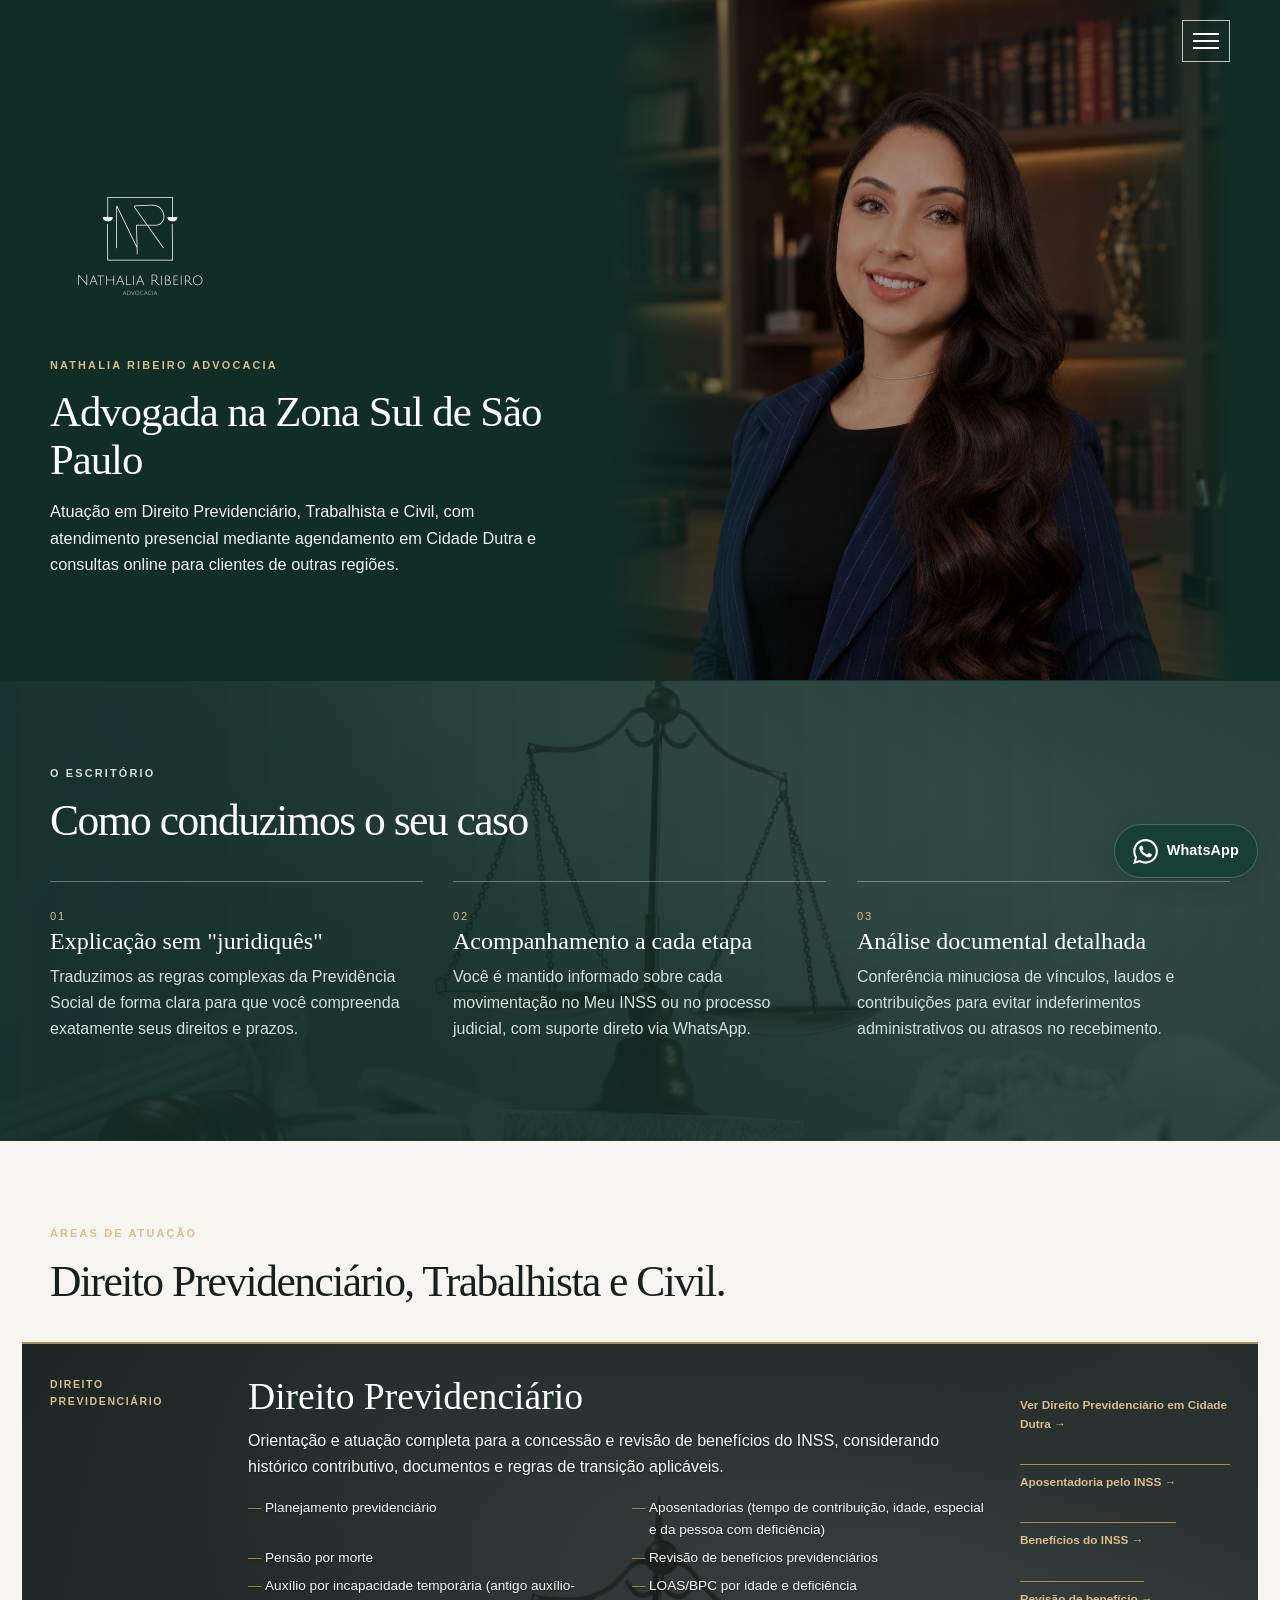
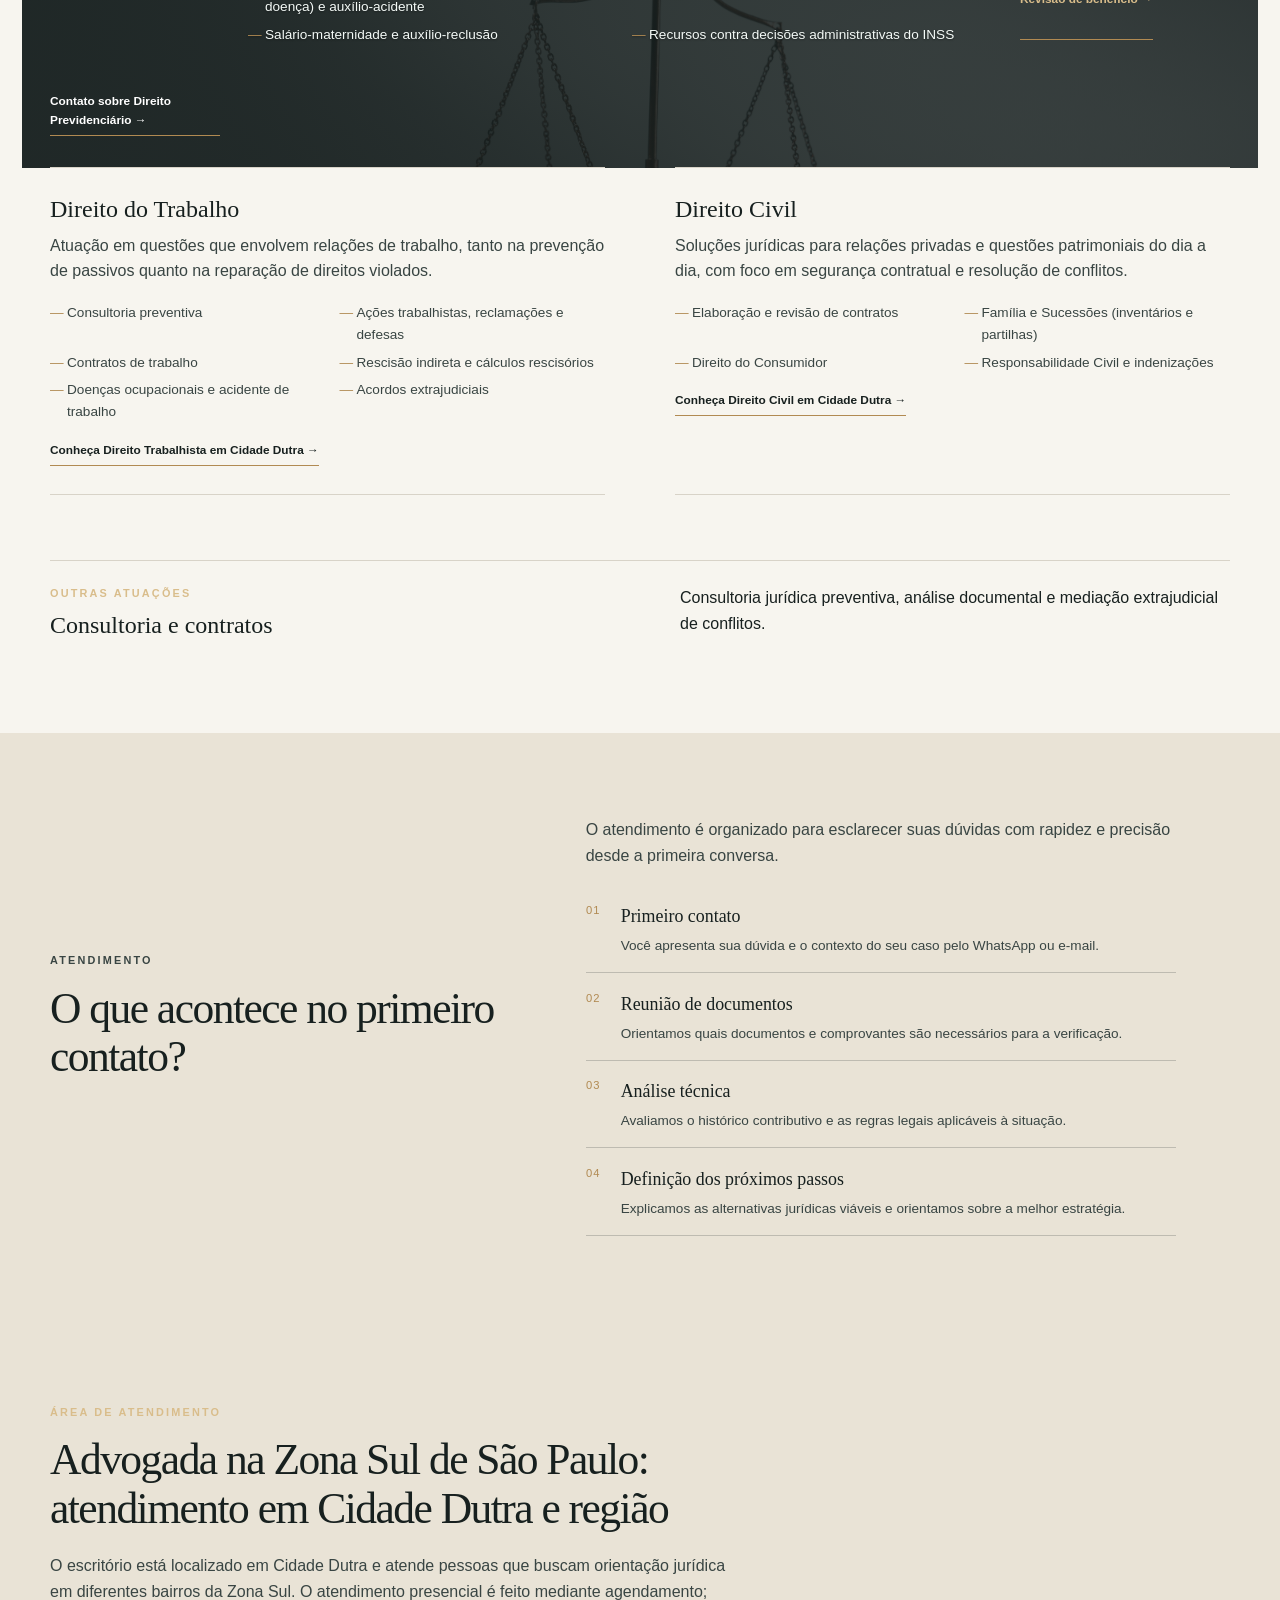
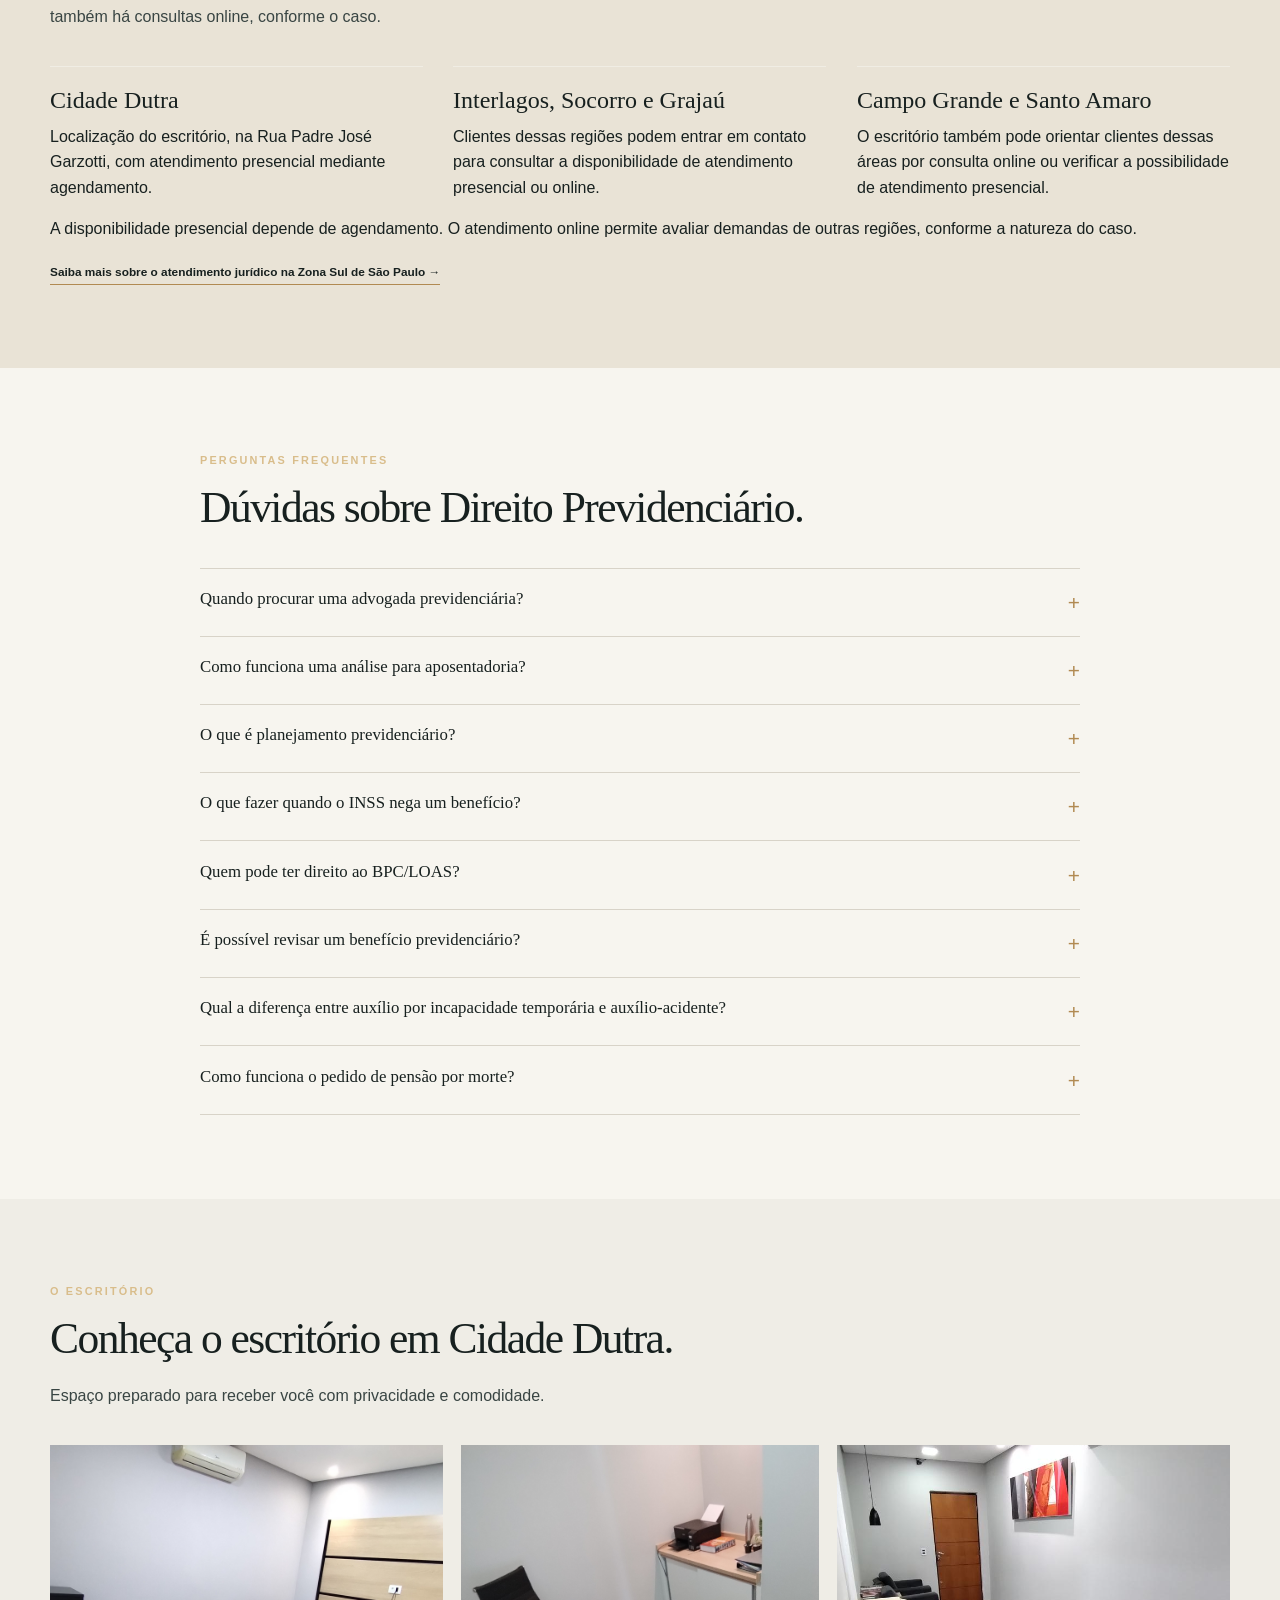
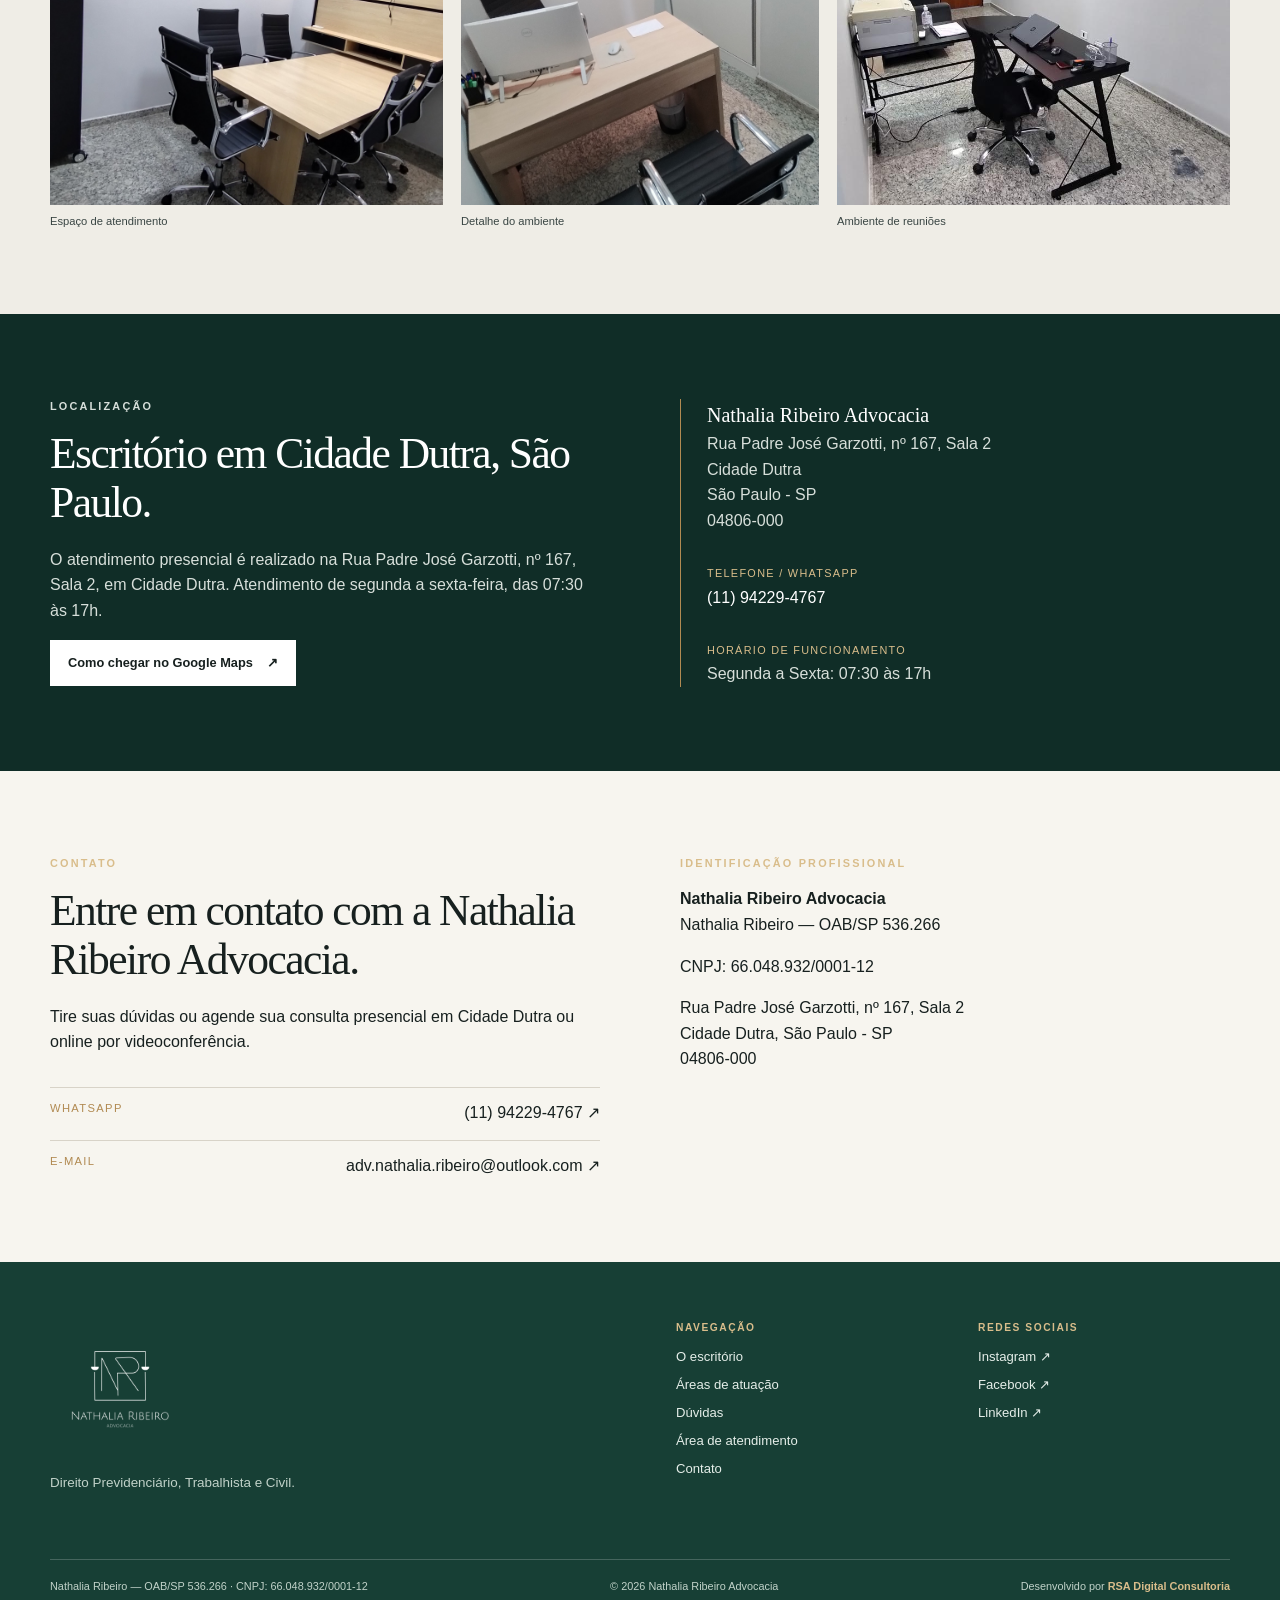
==== commit f36048ec: "Align canonical domain to www" ====
--- a/index.html
+++ b/index.html
@@ -9,14 +9,14 @@
   <meta name="author" content="Nathalia Ribeiro Advocacia">
   <meta name="robots" content="index, follow">
   <meta name="theme-color" content="#17201f">
-  <link rel="canonical" href="https://nathaliaribeiro.adv.br/">
+  <link rel="canonical" href="https://www.nathaliaribeiro.adv.br/">
 
   <!-- Open Graph -->
   <meta property="og:title" content="Advogada na Zona Sul de São Paulo | Nathalia Ribeiro">
   <meta property="og:description" content="Advocacia Previdenciária, Trabalhista e Civil na Zona Sul de São Paulo. Atendimento presencial em Cidade Dutra e online.">
   <meta property="og:type" content="website">
-  <meta property="og:url" content="https://nathaliaribeiro.adv.br/">
-  <meta property="og:image" content="https://nathaliaribeiro.adv.br/assets/dra-nathalia-ribeiro.png">
+  <meta property="og:url" content="https://www.nathaliaribeiro.adv.br/">
+  <meta property="og:image" content="https://www.nathaliaribeiro.adv.br/assets/dra-nathalia-ribeiro.png">
   <meta property="og:image:alt" content="Nathalia Ribeiro, advogada">
   <meta property="og:site_name" content="Nathalia Ribeiro Advocacia">
   <meta property="og:locale" content="pt_BR">
@@ -25,7 +25,7 @@
   <meta name="twitter:card" content="summary_large_image">
   <meta name="twitter:title" content="Advogada na Zona Sul de São Paulo | Nathalia Ribeiro">
   <meta name="twitter:description" content="Advocacia Previdenciária, Trabalhista e Civil na Zona Sul de São Paulo. Atendimento presencial em Cidade Dutra e online.">
-  <meta name="twitter:image" content="https://nathaliaribeiro.adv.br/assets/dra-nathalia-ribeiro.png">
+  <meta name="twitter:image" content="https://www.nathaliaribeiro.adv.br/assets/dra-nathalia-ribeiro.png">
 
   <link rel="icon" href="favicon.ico" type="image/x-icon">
   <script>document.documentElement.classList.add('js');</script>
@@ -37,15 +37,15 @@
     "@graph": [
       {
         "@type": "LegalService",
-        "@id": "https://nathaliaribeiro.adv.br/#organization",
+        "@id": "https://www.nathaliaribeiro.adv.br/#organization",
         "name": "Nathalia Ribeiro Advocacia",
         "description": "Escritório de advocacia em Cidade Dutra, na Zona Sul de São Paulo, com atuação em Direito Previdenciário, Direito do Trabalho e Direito Civil. Atendimento presencial mediante agendamento e consultoria online.",
-        "url": "https://nathaliaribeiro.adv.br/",
+        "url": "https://www.nathaliaribeiro.adv.br/",
         "telephone": "+5511942294767",
         "email": "adv.nathalia.ribeiro@outlook.com",
         "taxID": "66.048.932/0001-12",
-        "image": "https://nathaliaribeiro.adv.br/assets/dra-nathalia-ribeiro.png",
-        "logo": "https://nathaliaribeiro.adv.br/assets/logo.png",
+        "image": "https://www.nathaliaribeiro.adv.br/assets/dra-nathalia-ribeiro.png",
+        "logo": "https://www.nathaliaribeiro.adv.br/assets/logo.png",
         "address": {
           "@type": "PostalAddress",
           "streetAddress": "Rua Padre José Garzotti, nº 167, Sala 2",
@@ -84,7 +84,7 @@
           {"@type": "Place", "name": "Santo Amaro, São Paulo - SP"}
         ],
         "hasMap": "https://www.google.com/maps/place/Rua+Padre+Jos%C3%A9+Garzotti,+167+-+Sl+02+-+Cidade+Dutra,+S%C3%A3o+Paulo+-+SP,+04806-000/@-23.7105467,-46.6997227,17z",
-        "employee": {"@id": "https://nathaliaribeiro.adv.br/#nathalia-ribeiro"},
+        "employee": {"@id": "https://www.nathaliaribeiro.adv.br/#nathalia-ribeiro"},
         "sameAs": [
           "https://www.instagram.com/nathalia_ribeiro.adv/",
           "https://www.facebook.com/adv.nathalia.ribeiro",
@@ -94,7 +94,7 @@
       },
       {
         "@type": "Person",
-        "@id": "https://nathaliaribeiro.adv.br/#nathalia-ribeiro",
+        "@id": "https://www.nathaliaribeiro.adv.br/#nathalia-ribeiro",
         "name": "Nathalia Ribeiro",
         "jobTitle": "Advogada",
         "identifier": {
@@ -103,7 +103,7 @@
           "value": "536.266",
           "url": "https://cnsa.oab.org.br/4E7565767970526647384555466C4E4B34687A712B773D3D"
         },
-        "worksFor": {"@id": "https://nathaliaribeiro.adv.br/#organization"},
+        "worksFor": {"@id": "https://www.nathaliaribeiro.adv.br/#organization"},
         "sameAs": [
           "https://www.linkedin.com/in/nathaliaribeiroadv",
           "https://cnsa.oab.org.br/4E7565767970526647384555466C4E4B34687A712B773D3D"
@@ -111,15 +111,15 @@
       },
       {
         "@type": "WebSite",
-        "@id": "https://nathaliaribeiro.adv.br/#website",
-        "url": "https://nathaliaribeiro.adv.br/",
+        "@id": "https://www.nathaliaribeiro.adv.br/#website",
+        "url": "https://www.nathaliaribeiro.adv.br/",
         "name": "Nathalia Ribeiro Advocacia",
         "inLanguage": "pt-BR",
-        "publisher": {"@id": "https://nathaliaribeiro.adv.br/#organization"}
+        "publisher": {"@id": "https://www.nathaliaribeiro.adv.br/#organization"}
       },
       {
         "@type": "FAQPage",
-        "@id": "https://nathaliaribeiro.adv.br/#faq",
+        "@id": "https://www.nathaliaribeiro.adv.br/#faq",
         "mainEntity": [
           {
             "@type": "Question",
--- a/style.css
+++ b/style.css
@@ -200,3 +200,12 @@
 @media(max-width:800px){
   .home-page .site-header.is-scrolled{position:fixed;top:0;left:0;right:0;z-index:10;background:var(--green)}
 }
+
+
+/* Atalho flutuante global para contato: home, páginas internas e artigos. */
+.whatsapp-float{position:fixed;right:22px;bottom:22px;z-index:1000;display:flex;align-items:center;justify-content:center;gap:9px;min-height:54px;padding:12px 18px;border:1px solid rgba(255,255,255,.22);border-radius:999px;background:#173f35;color:#fff;text-decoration:none;font-size:.9rem;font-weight:700;letter-spacing:.01em;box-shadow:0 6px 22px rgba(16,45,39,.28);transition:transform .2s ease,background .2s ease,box-shadow .2s ease}
+.whatsapp-float:hover,.whatsapp-float:focus-visible{background:#102d27;color:#fff;transform:translateY(-2px);box-shadow:0 9px 26px rgba(16,45,39,.34)}
+.whatsapp-float:focus-visible{outline:3px solid #d9bd8b;outline-offset:3px}
+.whatsapp-float svg{width:25px;height:25px;flex:none;fill:currentColor}
+@media(max-width:600px){.whatsapp-float{right:14px;bottom:14px;min-height:50px;padding:11px 15px;font-size:.85rem;gap:7px}.whatsapp-float svg{width:23px;height:23px}}
+@media(prefers-reduced-motion:reduce){.whatsapp-float{transition:none}}
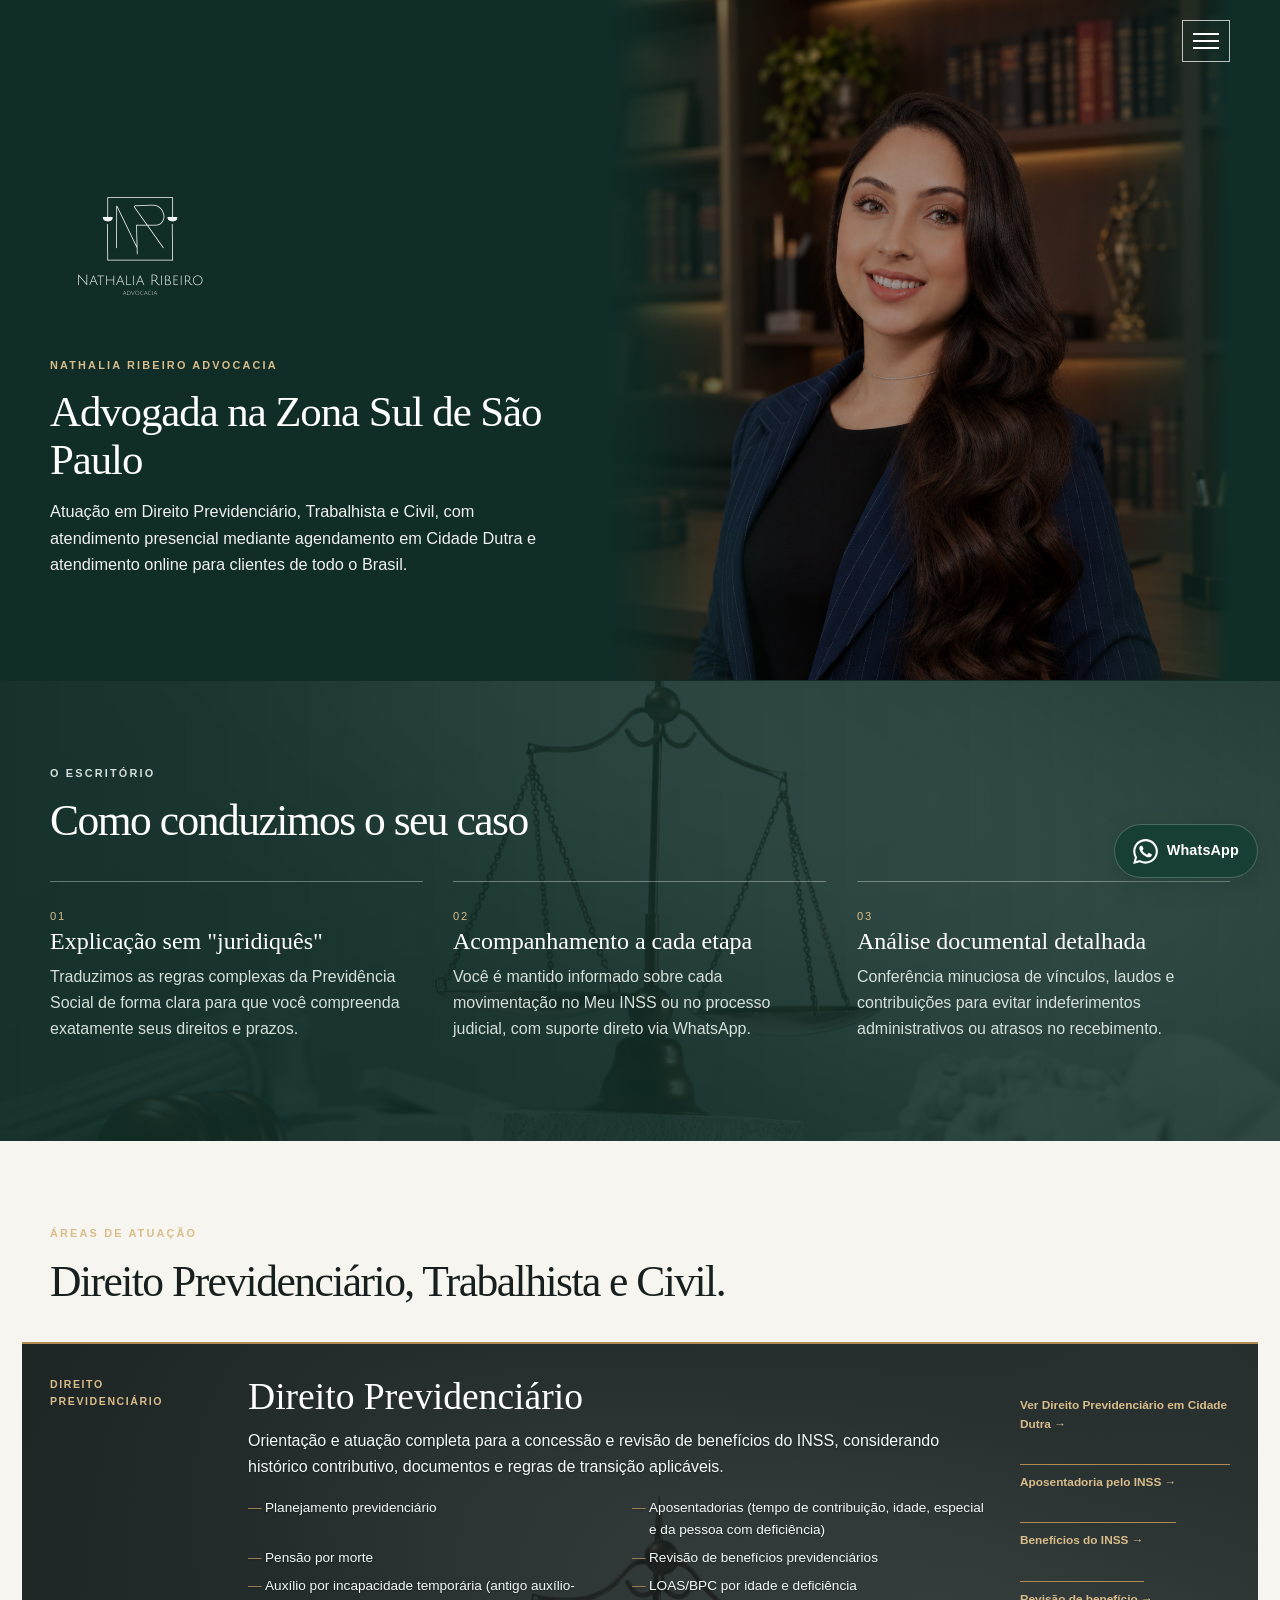
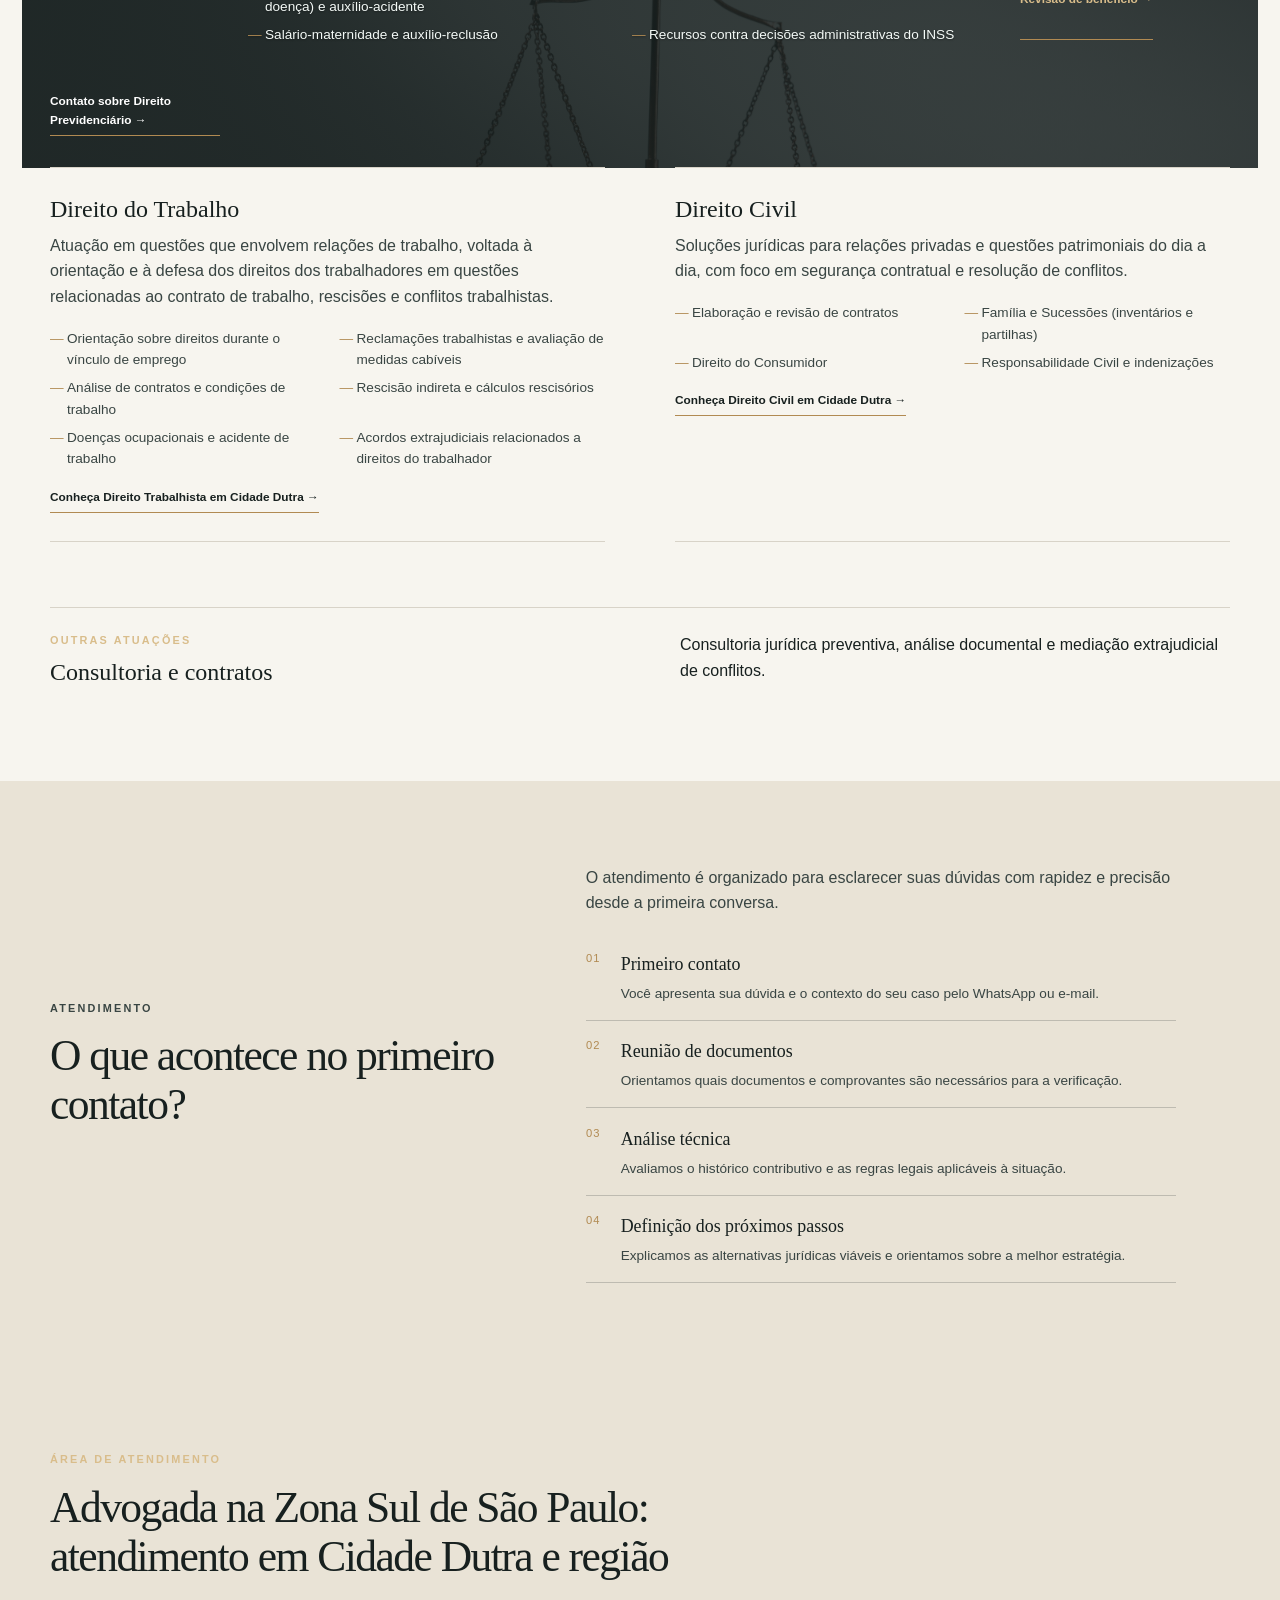
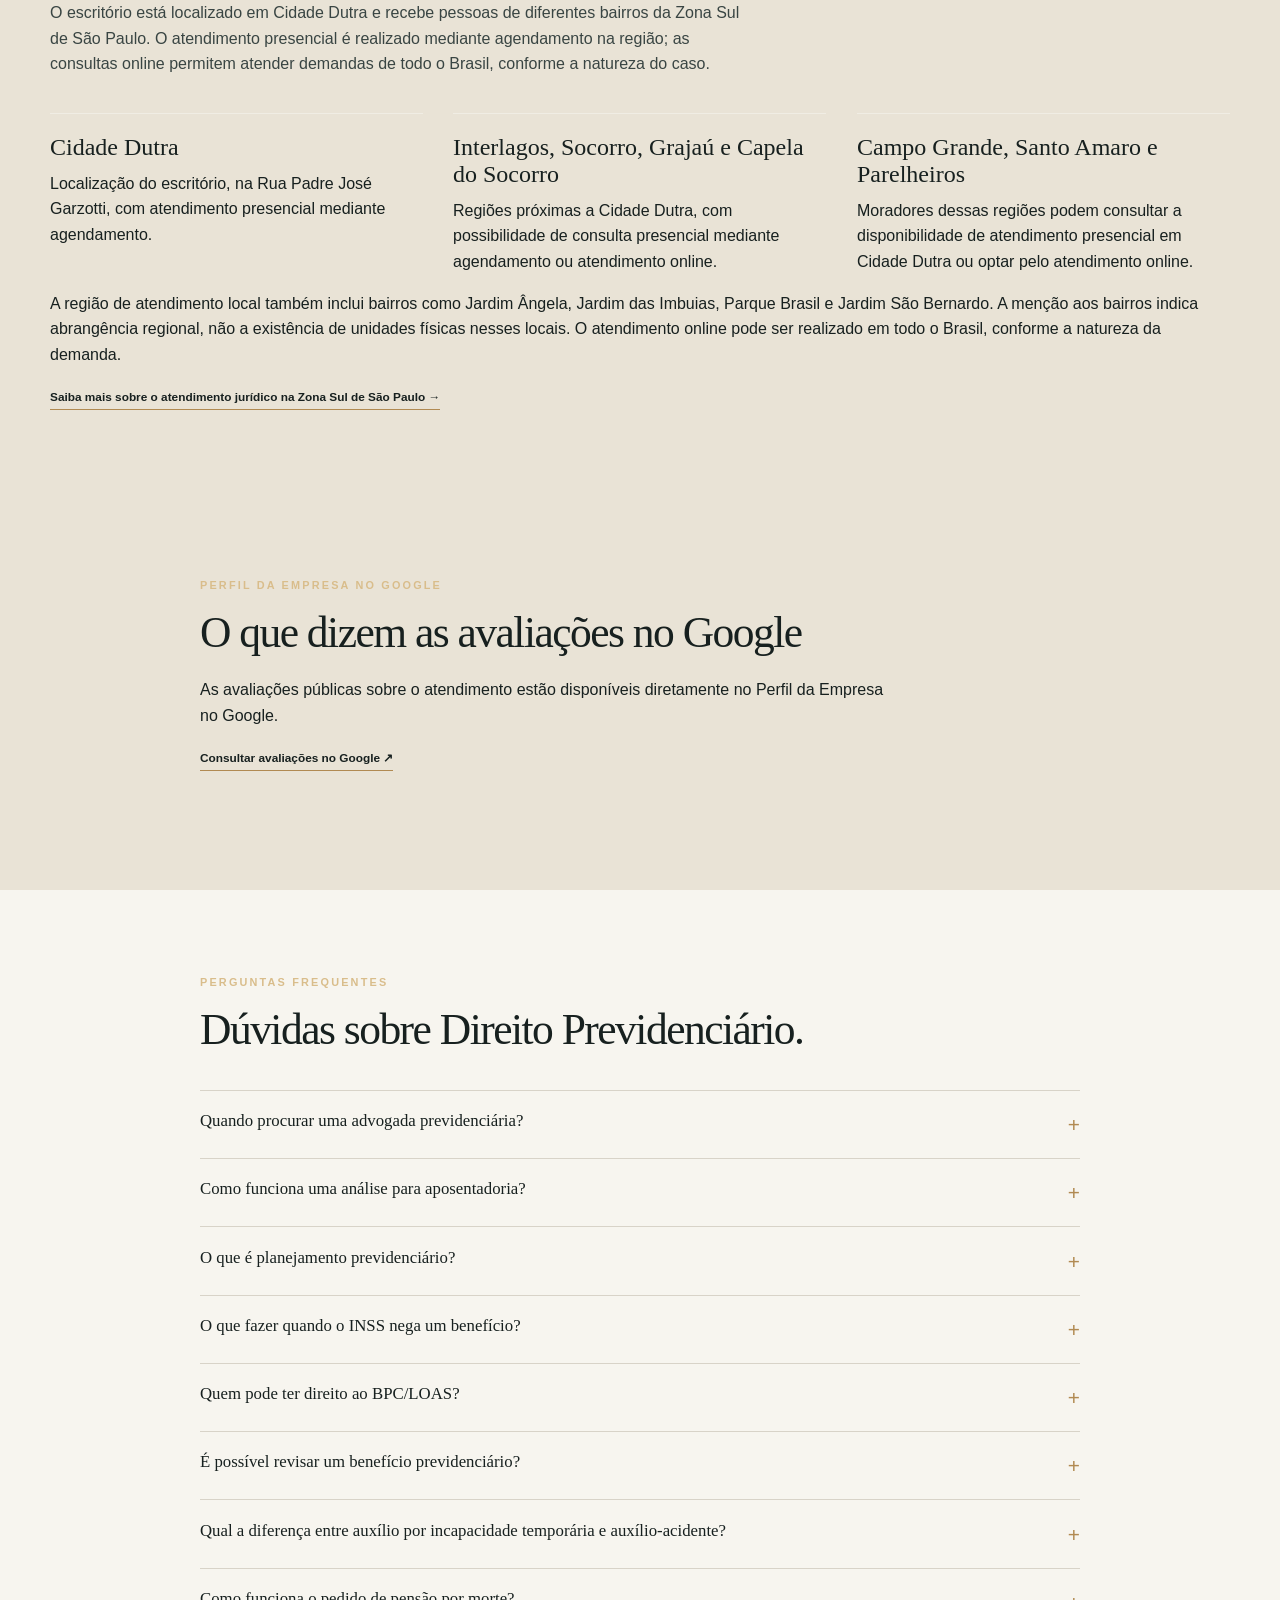
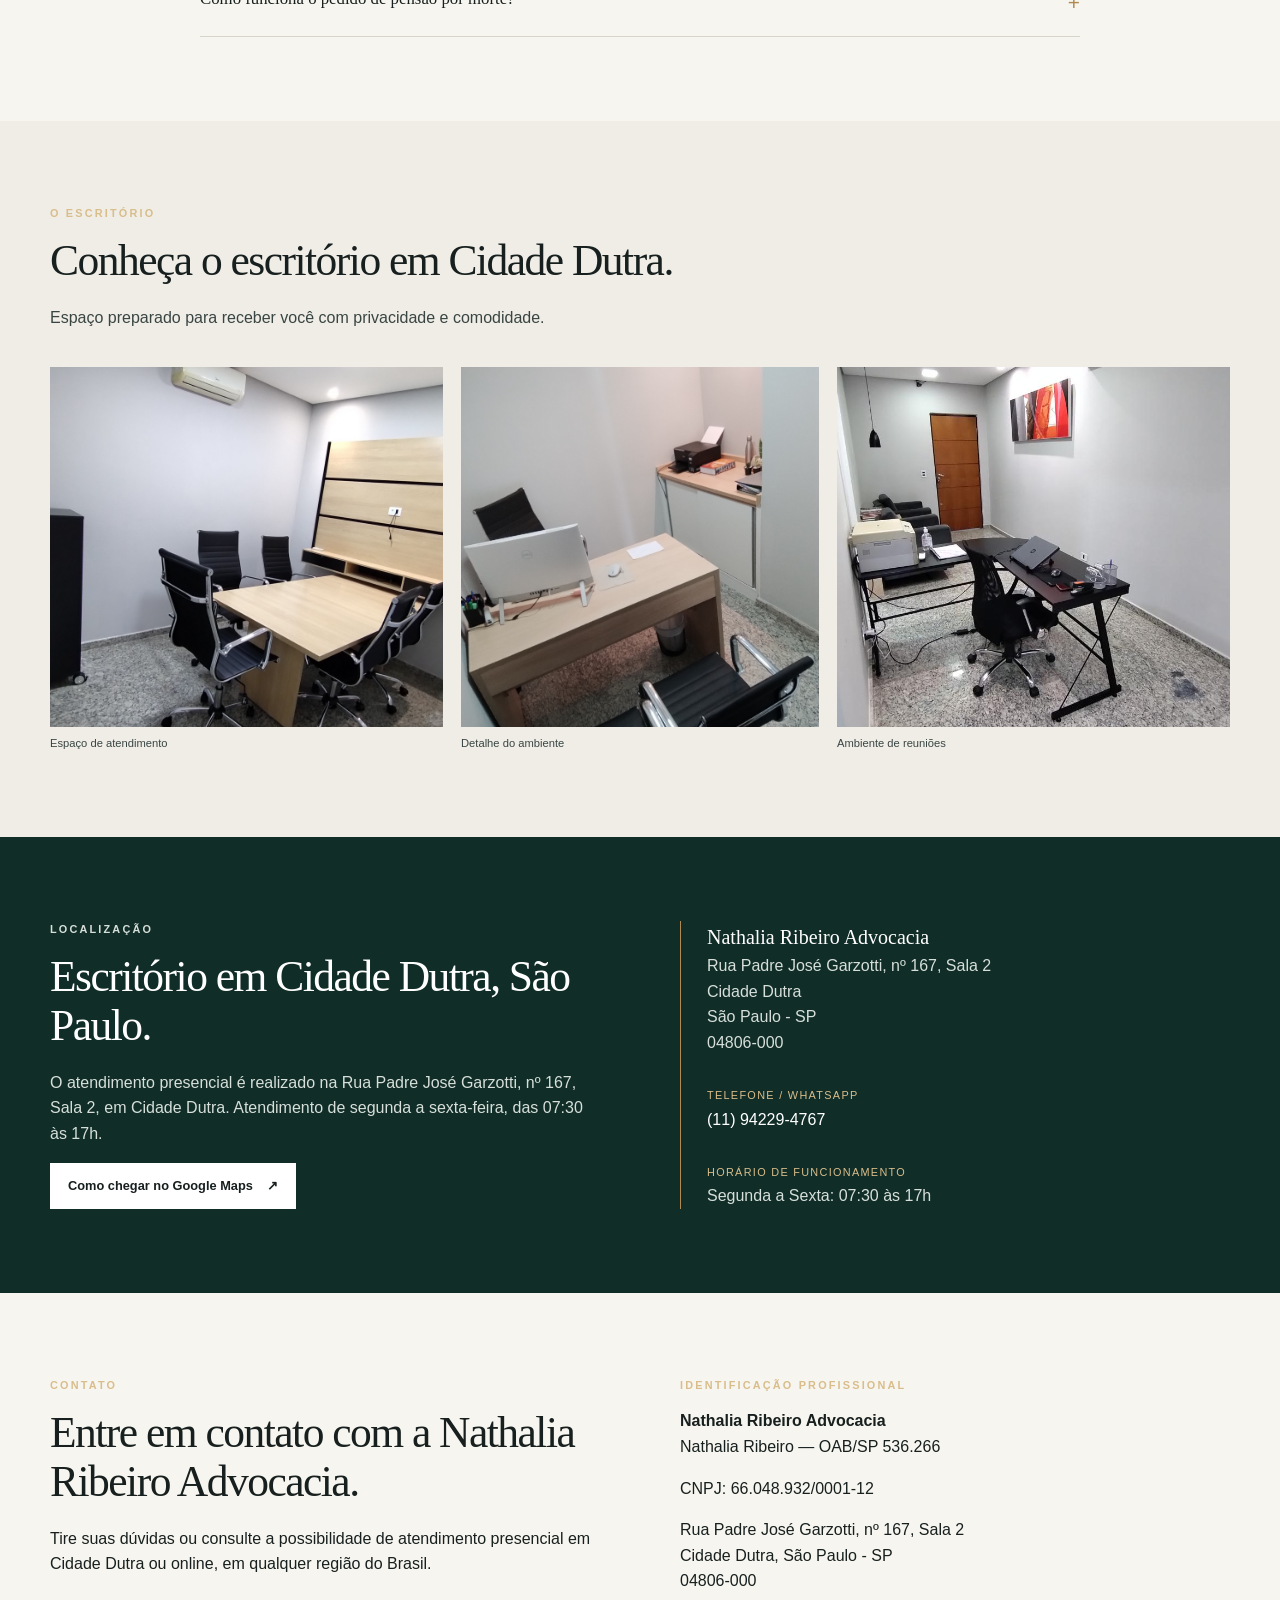
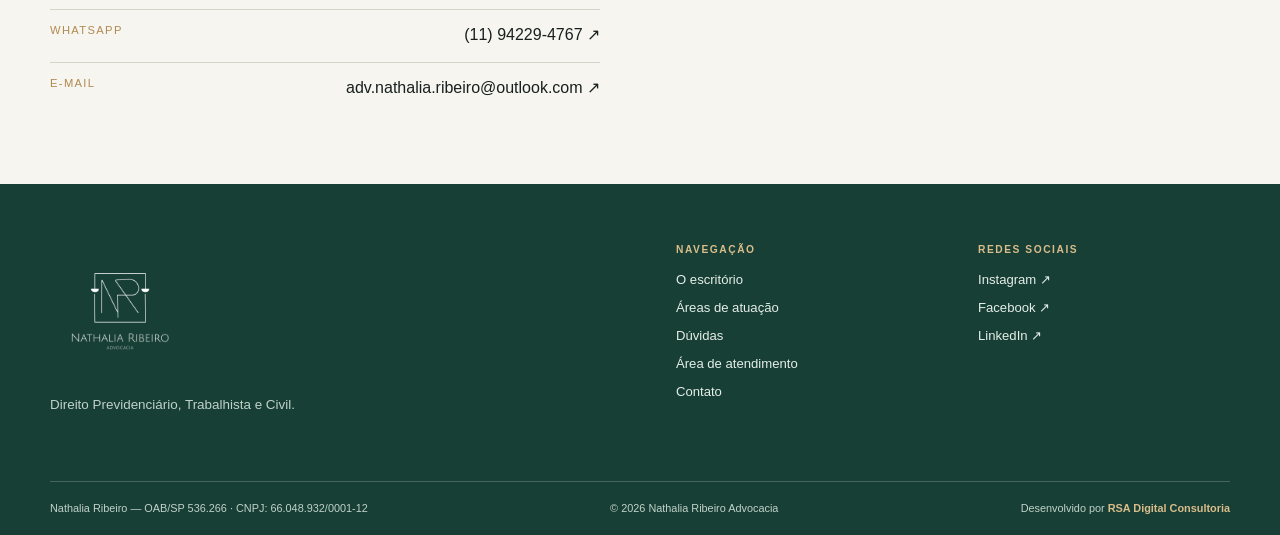
==== commit 84f1974f: "Improve local and nationwide SEO coverage, legal copy, and Google reviews link" ====
--- a/index.html
+++ b/index.html
@@ -5,7 +5,7 @@
   <meta charset="utf-8">
   <meta name="viewport" content="width=device-width, initial-scale=1">
   <title>Advogada na Zona Sul de São Paulo | Nathalia Ribeiro</title>
-  <meta name="description" content="Advogada na Zona Sul de São Paulo, com atendimento presencial em Cidade Dutra e online. Atuação em Direito Previdenciário, Trabalhista e Civil. OAB/SP 536.266.">
+  <meta name="description" content="Advogada na Zona Sul de São Paulo, com atendimento presencial em Cidade Dutra e atendimento online em todo o Brasil. Atuação em Direito Previdenciário, Trabalhista e Civil. OAB/SP 536.266.">
   <meta name="author" content="Nathalia Ribeiro Advocacia">
   <meta name="robots" content="index, follow">
   <meta name="theme-color" content="#17201f">
@@ -13,7 +13,7 @@
 
   <!-- Open Graph -->
   <meta property="og:title" content="Advogada na Zona Sul de São Paulo | Nathalia Ribeiro">
-  <meta property="og:description" content="Advocacia Previdenciária, Trabalhista e Civil na Zona Sul de São Paulo. Atendimento presencial em Cidade Dutra e online.">
+  <meta property="og:description" content="Advocacia Previdenciária, Trabalhista e Civil na Zona Sul de São Paulo, com atendimento presencial em Cidade Dutra e online em todo o Brasil.">
   <meta property="og:type" content="website">
   <meta property="og:url" content="https://www.nathaliaribeiro.adv.br/">
   <meta property="og:image" content="https://www.nathaliaribeiro.adv.br/assets/dra-nathalia-ribeiro.png">
@@ -24,7 +24,7 @@
   <!-- Twitter Cards -->
   <meta name="twitter:card" content="summary_large_image">
   <meta name="twitter:title" content="Advogada na Zona Sul de São Paulo | Nathalia Ribeiro">
-  <meta name="twitter:description" content="Advocacia Previdenciária, Trabalhista e Civil na Zona Sul de São Paulo. Atendimento presencial em Cidade Dutra e online.">
+  <meta name="twitter:description" content="Advocacia Previdenciária, Trabalhista e Civil na Zona Sul de São Paulo, com atendimento presencial em Cidade Dutra e online em todo o Brasil.">
   <meta name="twitter:image" content="https://www.nathaliaribeiro.adv.br/assets/dra-nathalia-ribeiro.png">
 
   <link rel="icon" href="favicon.ico" type="image/x-icon">
@@ -39,7 +39,7 @@
         "@type": "LegalService",
         "@id": "https://www.nathaliaribeiro.adv.br/#organization",
         "name": "Nathalia Ribeiro Advocacia",
-        "description": "Escritório de advocacia em Cidade Dutra, na Zona Sul de São Paulo, com atuação em Direito Previdenciário, Direito do Trabalho e Direito Civil. Atendimento presencial mediante agendamento e consultoria online.",
+        "description": "Escritório de advocacia em Cidade Dutra, na Zona Sul de São Paulo, com atuação em Direito Previdenciário, Direito do Trabalho e Direito Civil. Atendimento presencial mediante agendamento e atendimento jurídico online em todo o Brasil.",
         "url": "https://www.nathaliaribeiro.adv.br/",
         "telephone": "+5511942294767",
         "email": "adv.nathalia.ribeiro@outlook.com",
@@ -142,7 +142,7 @@
             "name": "O que é planejamento previdenciário?",
             "acceptedAnswer": {
               "@type": "Answer",
-              "text": "É um estudo detalhado do histórico previdenciário, das contribuições e dos documentos do trabalhador, permitindo simular cenários para garantir a melhor remuneração possível na aposentadoria e evitar recolhimentos desnecessários."
+              "text": "É um estudo detalhado do histórico previdenciário, das contribuições e dos documentos do trabalhador, permitindo avaliar cenários, compreender as regras aplicáveis e organizar as contribuições de acordo com o histórico previdenciário."
             }
           },
           {
@@ -150,7 +150,7 @@
             "name": "O que fazer quando o INSS nega um benefício?",
             "acceptedAnswer": {
               "@type": "Answer",
-              "text": "É fundamental identificar o motivo técnico da negativa, reunir as provas documentais pendentes e analisar a viabilidade de um recurso administrativo ou de uma ação judicial para garantir o direito."
+              "text": "É importante identificar o motivo da negativa, reunir os documentos pertinentes e avaliar se há possibilidade de recurso administrativo ou de outra medida adequada."
             }
           },
           {
@@ -215,7 +215,7 @@
           <a class="hero-brand" href="#top" aria-label="Nathalia Ribeiro Advocacia — início"><img src="assets/logo.png" alt="Nathalia Ribeiro Advocacia" width="180" height="60"></a>
           <p class="eyebrow">Nathalia Ribeiro Advocacia</p>
           <h1>Advogada na Zona Sul de São Paulo</h1>
-          <p class="hero-lede">Atuação em Direito Previdenciário, Trabalhista e Civil, com atendimento presencial mediante agendamento em Cidade Dutra e consultas online para clientes de outras regiões.</p>
+          <p class="hero-lede">Atuação em Direito Previdenciário, Trabalhista e Civil, com atendimento presencial mediante agendamento em Cidade Dutra e atendimento online para clientes de todo o Brasil.</p>
         </div>
         <figure class="hero-portrait"><img src="assets/dra-nathalia-ribeiro.png" alt="Nathalia Ribeiro, advogada" width="1244" height="1264"></figure>
       </div>
@@ -276,14 +276,14 @@
         <div class="practice-grid">
           <article class="practice">
             <h3>Direito do Trabalho</h3>
-            <p>Atuação em questões que envolvem relações de trabalho, tanto na prevenção de passivos quanto na reparação de direitos violados.</p>
+            <p>Atuação em questões que envolvem relações de trabalho, voltada à orientação e à defesa dos direitos dos trabalhadores em questões relacionadas ao contrato de trabalho, rescisões e conflitos trabalhistas.</p>
             <ul class="service-list">
-              <li>Consultoria preventiva</li>
-              <li>Ações trabalhistas, reclamações e defesas</li>
-              <li>Contratos de trabalho</li>
+              <li>Orientação sobre direitos durante o vínculo de emprego</li>
+              <li>Reclamações trabalhistas e avaliação de medidas cabíveis</li>
+              <li>Análise de contratos e condições de trabalho</li>
               <li>Rescisão indireta e cálculos rescisórios</li>
               <li>Doenças ocupacionais e acidente de trabalho</li>
-              <li>Acordos extrajudiciais</li>
+              <li>Acordos extrajudiciais relacionados a direitos do trabalhador</li>
             </ul>
             <a class="text-link" href="direito-trabalhista-cidade-dutra/">Conheça Direito Trabalhista em Cidade Dutra <span aria-hidden="true">→</span></a>
           </article>
@@ -337,7 +337,7 @@
         <div class="section-heading">
           <p class="eyebrow">Área de atendimento</p>
           <h2>Advogada na Zona Sul de São Paulo: atendimento em Cidade Dutra e região</h2>
-          <p>O escritório está localizado em Cidade Dutra e atende pessoas que buscam orientação jurídica em diferentes bairros da Zona Sul. O atendimento presencial é feito mediante agendamento; também há consultas online, conforme o caso.</p>
+          <p>O escritório está localizado em Cidade Dutra e recebe pessoas de diferentes bairros da Zona Sul de São Paulo. O atendimento presencial é realizado mediante agendamento na região; as consultas online permitem atender demandas de todo o Brasil, conforme a natureza do caso.</p>
         </div>
         <div class="feature-grid coverage-grid">
           <article>
@@ -345,16 +345,27 @@
             <p>Localização do escritório, na Rua Padre José Garzotti, com atendimento presencial mediante agendamento.</p>
           </article>
           <article>
-            <h3>Interlagos, Socorro e Grajaú</h3>
-            <p>Clientes dessas regiões podem entrar em contato para consultar a disponibilidade de atendimento presencial ou online.</p>
-          </article>
-          <article>
-            <h3>Campo Grande e Santo Amaro</h3>
-            <p>O escritório também pode orientar clientes dessas áreas por consulta online ou verificar a possibilidade de atendimento presencial.</p>
-          </article>
-        </div>
-        <p class="coverage-note">A disponibilidade presencial depende de agendamento. O atendimento online permite avaliar demandas de outras regiões, conforme a natureza do caso.</p>
+            <h3>Interlagos, Socorro, Grajaú e Capela do Socorro</h3>
+            <p>Regiões próximas a Cidade Dutra, com possibilidade de consulta presencial mediante agendamento ou atendimento online.</p>
+          </article>
+          <article>
+            <h3>Campo Grande, Santo Amaro e Parelheiros</h3>
+            <p>Moradores dessas regiões podem consultar a disponibilidade de atendimento presencial em Cidade Dutra ou optar pelo atendimento online.</p>
+          </article>
+        </div>
+        <p class="coverage-note">A região de atendimento local também inclui bairros como Jardim Ângela, Jardim das Imbuias, Parque Brasil e Jardim São Bernardo. A menção aos bairros indica abrangência regional, não a existência de unidades físicas nesses locais. O atendimento online pode ser realizado em todo o Brasil, conforme a natureza da demanda.</p>
         <a class="text-link" href="advogada-zona-sul-sao-paulo/">Saiba mais sobre o atendimento jurídico na Zona Sul de São Paulo <span aria-hidden="true">→</span></a>
+      </div>
+    </section>
+
+    <section class="section section-sand" id="avaliacoes">
+      <div class="container narrow">
+        <div class="section-heading">
+          <p class="eyebrow">Perfil da Empresa no Google</p>
+          <h2>O que dizem as avaliações no Google</h2>
+          <p>As avaliações públicas sobre o atendimento estão disponíveis diretamente no Perfil da Empresa no Google.</p>
+          <a class="text-link" href="https://maps.google.com/maps?cid=17233830904779184980" target="_blank" rel="noopener noreferrer">Consultar avaliações no Google <span aria-hidden="true">↗</span></a>
+        </div>
       </div>
     </section>
 
@@ -419,7 +430,7 @@
         <div>
           <p class="eyebrow">Contato</p>
           <h2>Entre em contato com a Nathalia Ribeiro Advocacia.</h2>
-          <p>Tire suas dúvidas ou agende sua consulta presencial em Cidade Dutra ou online por videoconferência.</p>
+          <p>Tire suas dúvidas ou consulte a possibilidade de atendimento presencial em Cidade Dutra ou online, em qualquer região do Brasil.</p>
           <div class="contact-links">
             <a href="https://wa.me/5511942294767?text=Olá%20Nathalia%20Ribeiro%20Advocacia!%20Vim%20pelo%20site%20e%20gostaria%20de%20mais%20informações." target="_blank" rel="noopener noreferrer"><span>WhatsApp</span><strong>(11) 94229-4767 ↗</strong></a>
             <a href="mailto:adv.nathalia.ribeiro@outlook.com"><span>E-mail</span><strong>adv.nathalia.ribeiro@outlook.com ↗</strong></a>
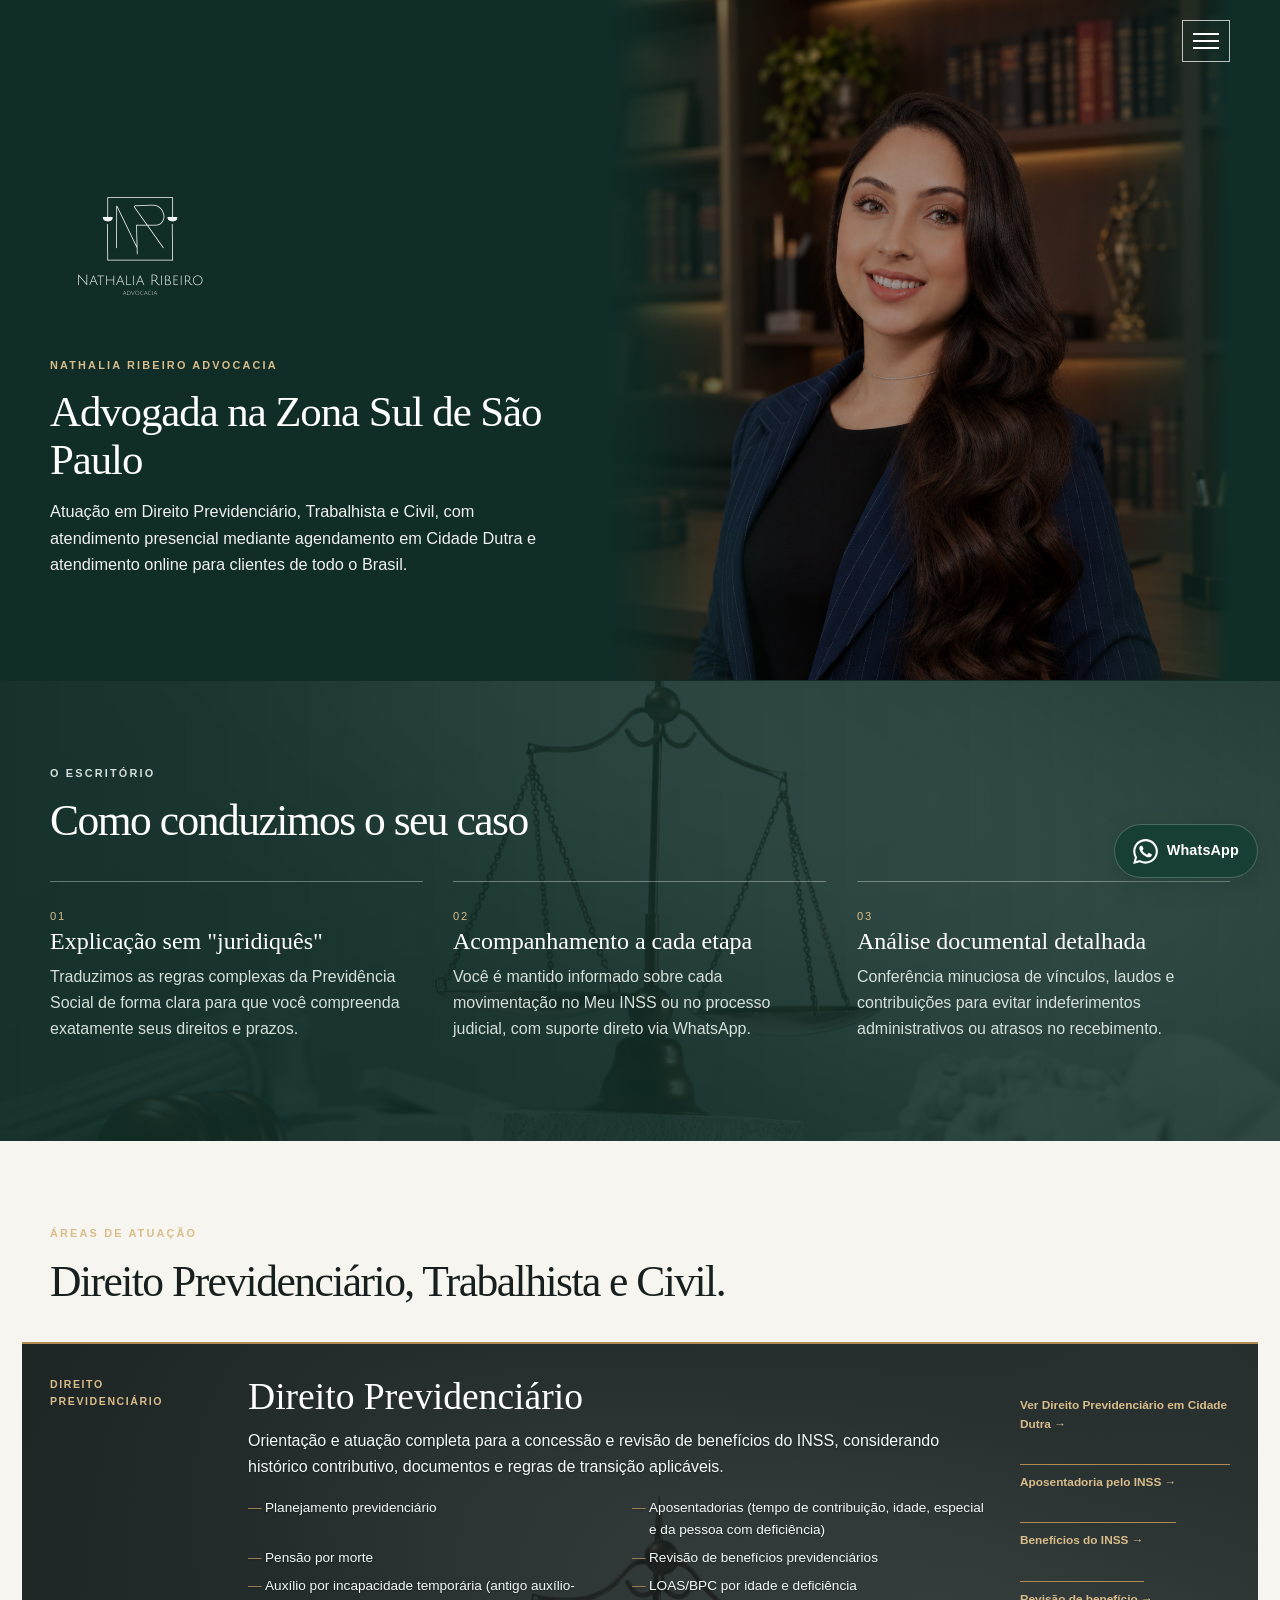
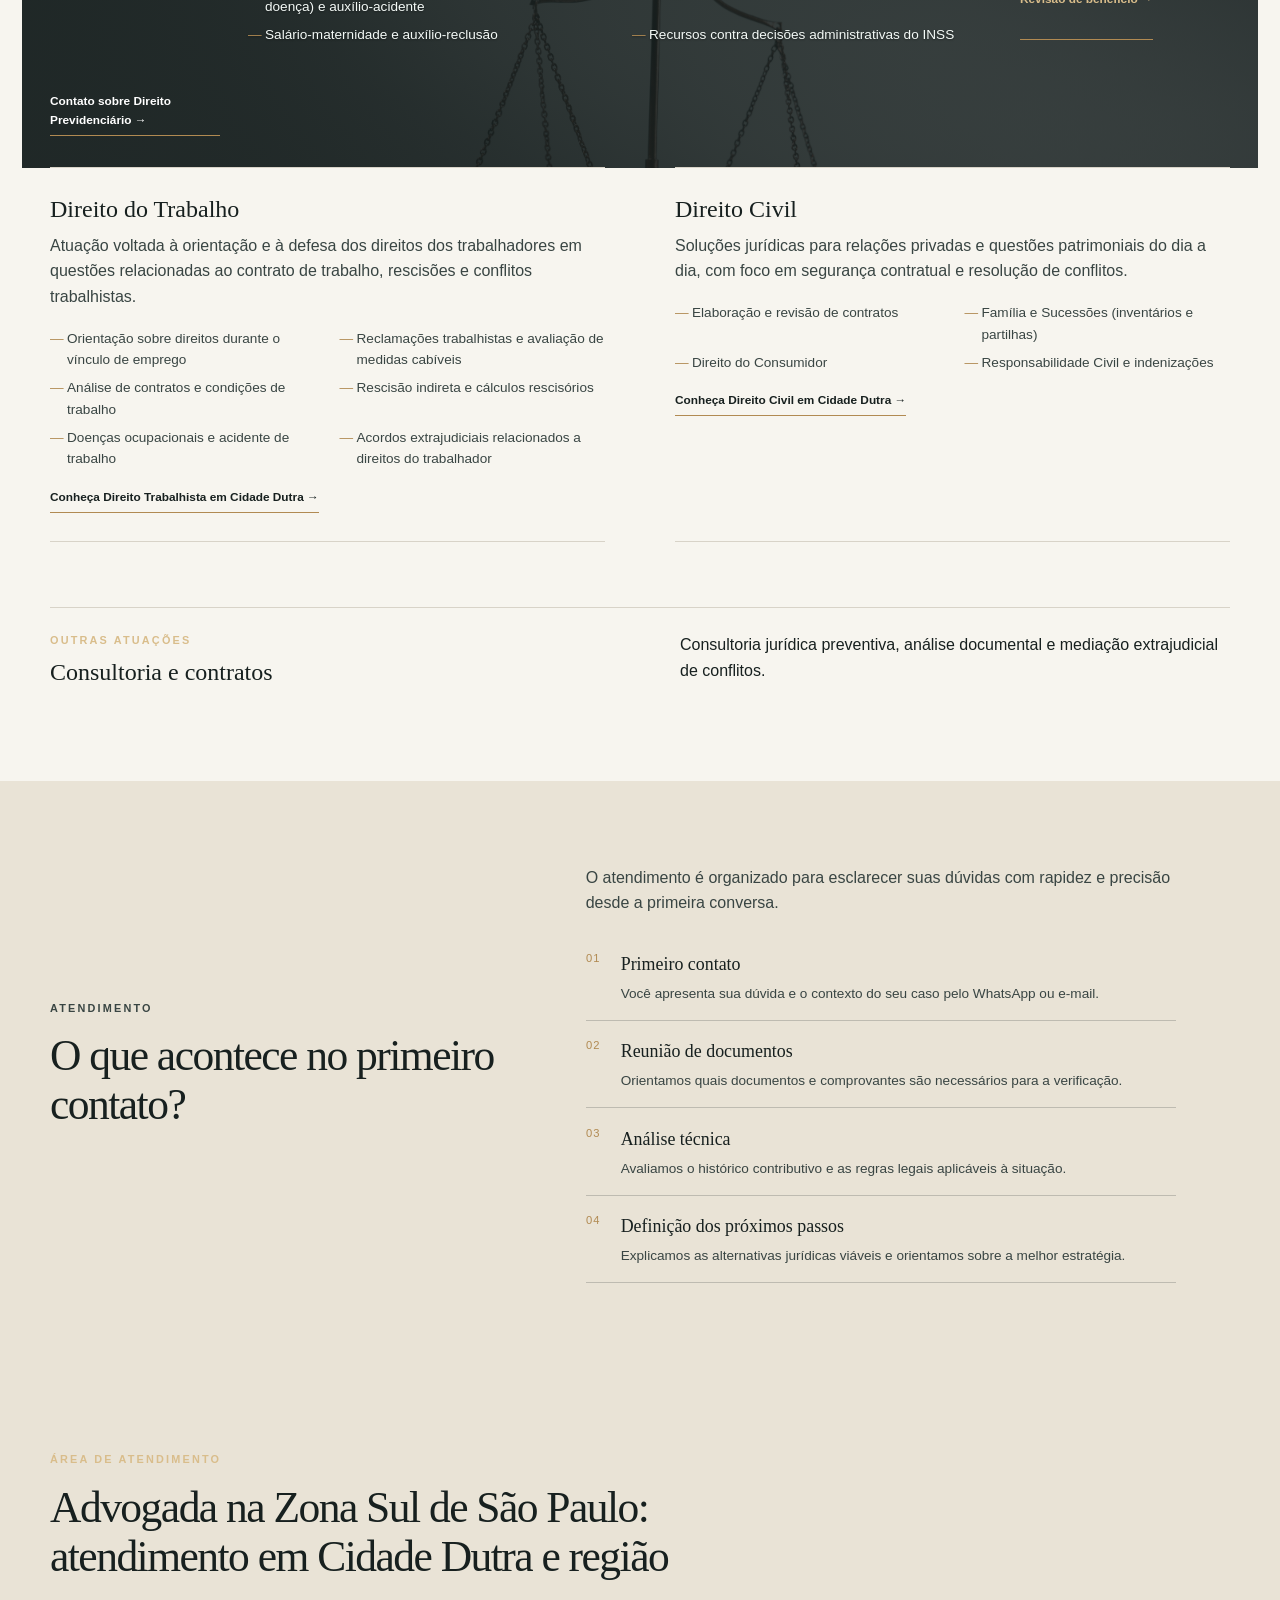
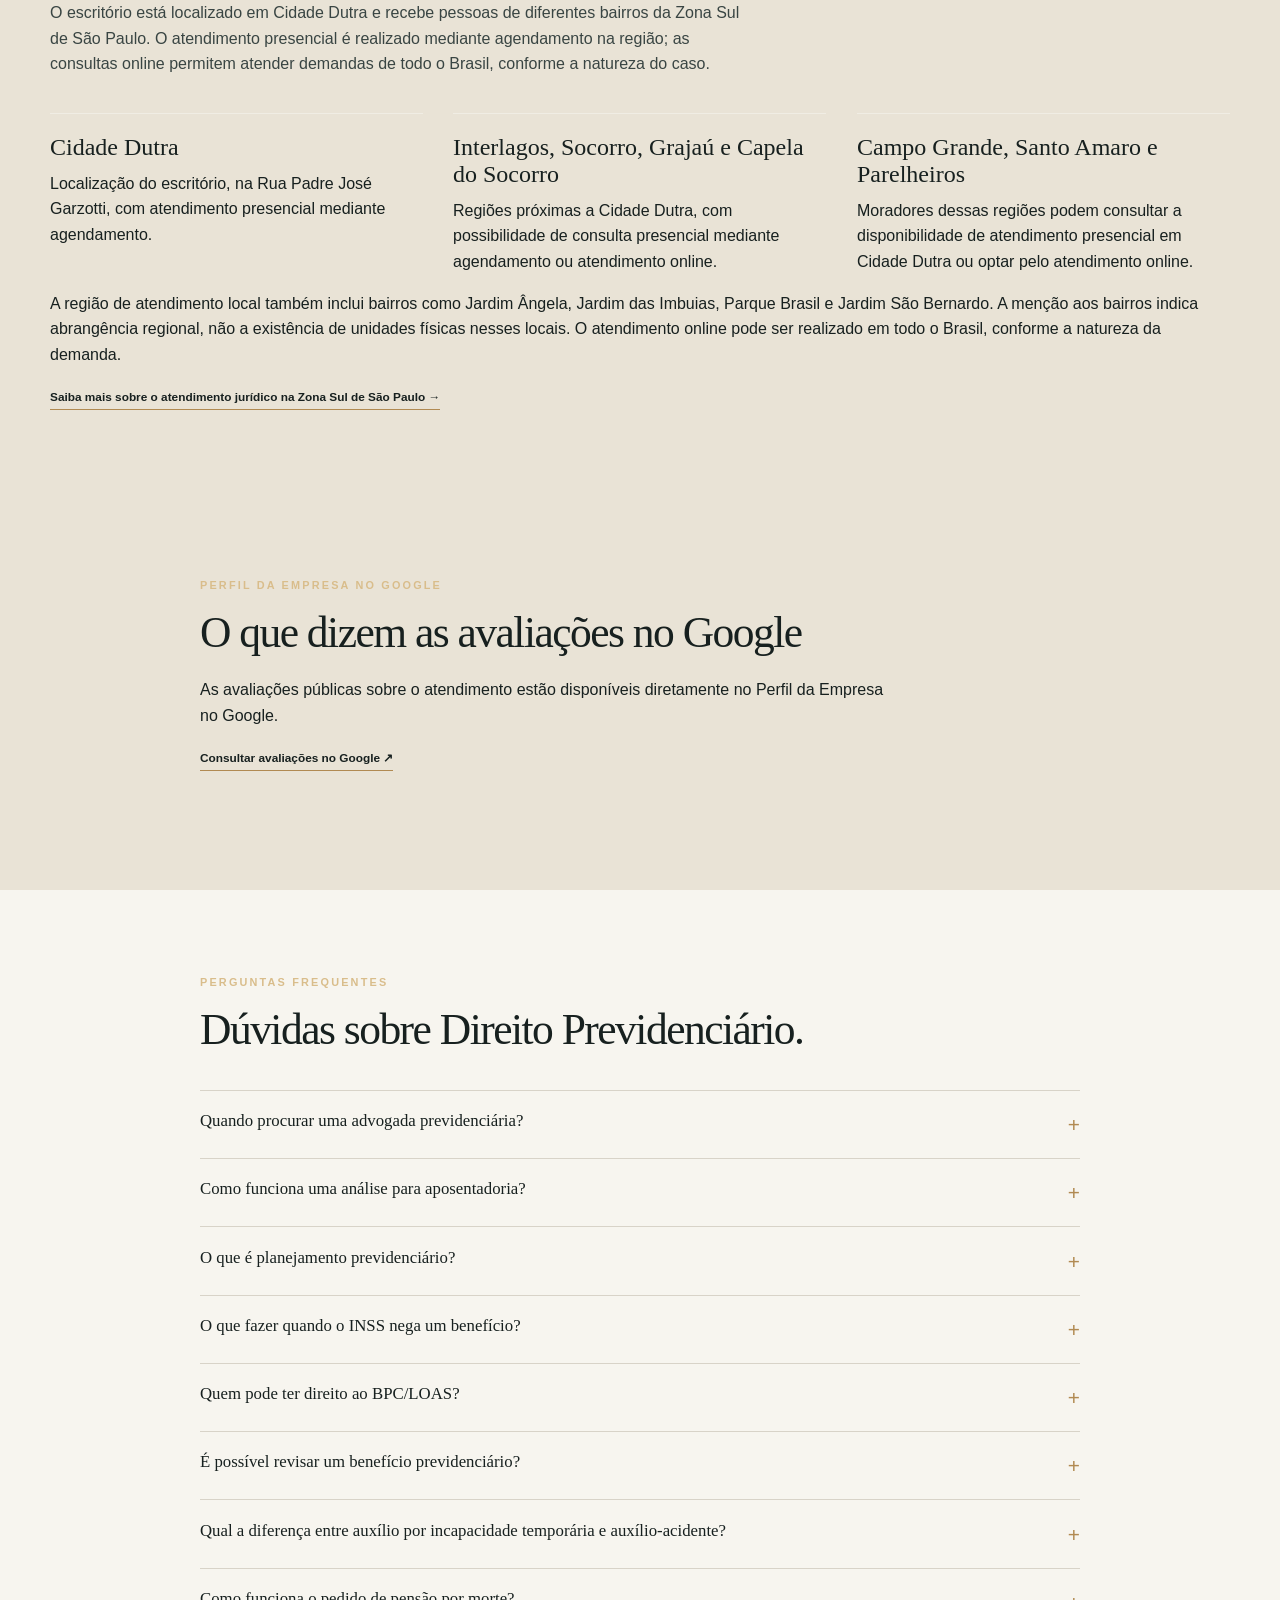
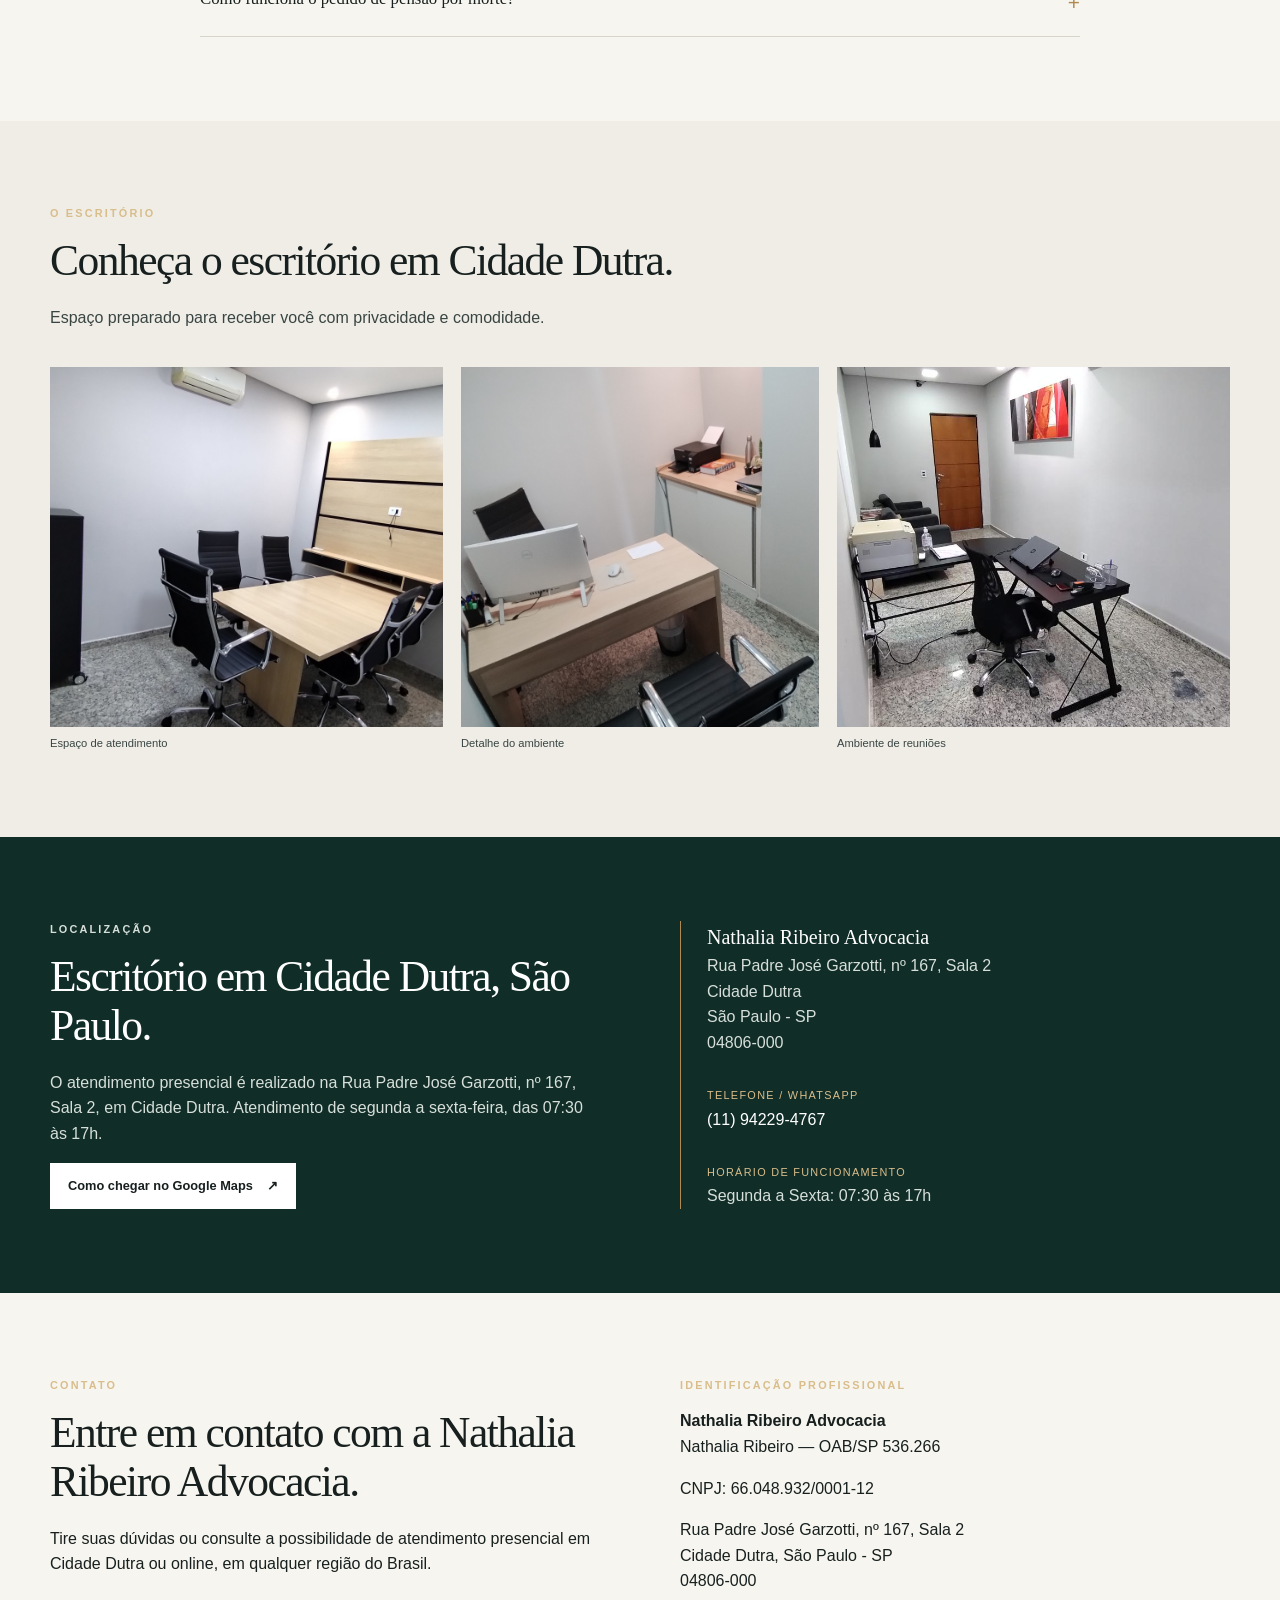
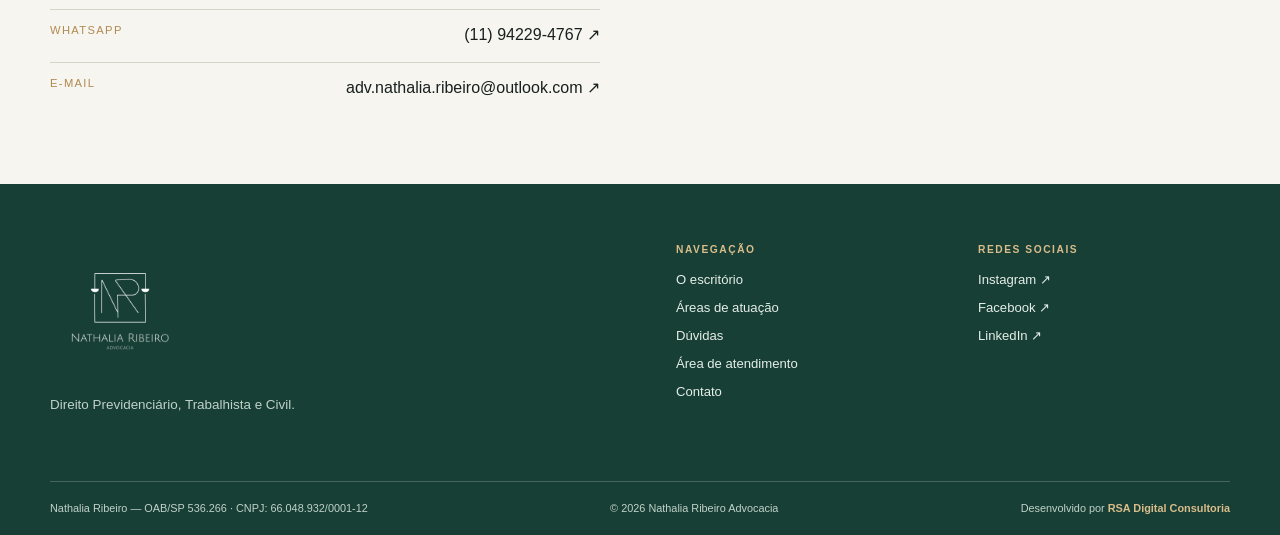
==== commit 68754439: "Align homepage FAQ copy and refine worker-side legal service description" ====
--- a/index.html
+++ b/index.html
@@ -276,7 +276,7 @@
         <div class="practice-grid">
           <article class="practice">
             <h3>Direito do Trabalho</h3>
-            <p>Atuação em questões que envolvem relações de trabalho, voltada à orientação e à defesa dos direitos dos trabalhadores em questões relacionadas ao contrato de trabalho, rescisões e conflitos trabalhistas.</p>
+            <p>Atuação voltada à orientação e à defesa dos direitos dos trabalhadores em questões relacionadas ao contrato de trabalho, rescisões e conflitos trabalhistas.</p>
             <ul class="service-list">
               <li>Orientação sobre direitos durante o vínculo de emprego</li>
               <li>Reclamações trabalhistas e avaliação de medidas cabíveis</li>
@@ -378,8 +378,8 @@
         <div class="faq-list">
           <details><summary>Quando procurar uma advogada previdenciária?</summary><p>Quando houver dúvidas sobre aposentadoria, benefícios do INSS, planejamento previdenciário, revisão ou uma decisão administrativa que precise ser analisada.</p></details>
           <details><summary>Como funciona uma análise para aposentadoria?</summary><p>A análise considera o histórico de contribuições ao INSS, vínculos de trabalho, documentos disponíveis e as regras de transição aplicáveis ao caso para identificar o melhor momento de requerer o benefício.</p></details>
-          <details><summary>O que é planejamento previdenciário?</summary><p>É um estudo detalhado do histórico previdenciário, das contribuições e dos documentos do trabalhador, permitindo simular cenários para garantir a melhor remuneração possível na aposentadoria e evitar recolhimentos desnecessários.</p></details>
-          <details><summary>O que fazer quando o INSS nega um benefício?</summary><p>É fundamental identificar o motivo técnico da negativa, reunir as provas documentais pendentes e analisar a viabilidade de um recurso administrativo ou de uma ação judicial para garantir o direito.</p></details>
+          <details><summary>O que é planejamento previdenciário?</summary><p>É um estudo detalhado do histórico previdenciário, das contribuições e dos documentos do trabalhador, permitindo avaliar cenários, compreender as regras aplicáveis e organizar as contribuições de acordo com o histórico previdenciário.</p></details>
+          <details><summary>O que fazer quando o INSS nega um benefício?</summary><p>É importante identificar o motivo da negativa, reunir os documentos pertinentes e avaliar se há possibilidade de recurso administrativo ou de outra medida adequada.</p></details>
           <details><summary>Quem pode ter direito ao BPC/LOAS?</summary><p>Idosos a partir de 65 anos ou pessoas com deficiência de qualquer idade de famílias de baixa renda. É necessário cumprir os critérios socioeconômicos e cadastrais estabelecidos pela lei.</p></details>
           <details><summary>É possível revisar um benefício previdenciário?</summary><p>Sim, em diversas situações em que houve erro de cálculo do INSS, períodos não considerados ou novas teses jurídicas, respeitando-se o prazo decadencial legal.</p></details>
           <details><summary>Qual a diferença entre auxílio por incapacidade temporária e auxílio-acidente?</summary><p>O auxílio temporário (antigo auxílio-doença) substitui a renda durante o período em que o segurado está incapaz para o trabalho. O auxílio-acidente é uma indenização mensal paga após a consolidação de lesões que resultaram em sequelas permanentes, permitindo que a pessoa continue trabalhando.</p></details>
